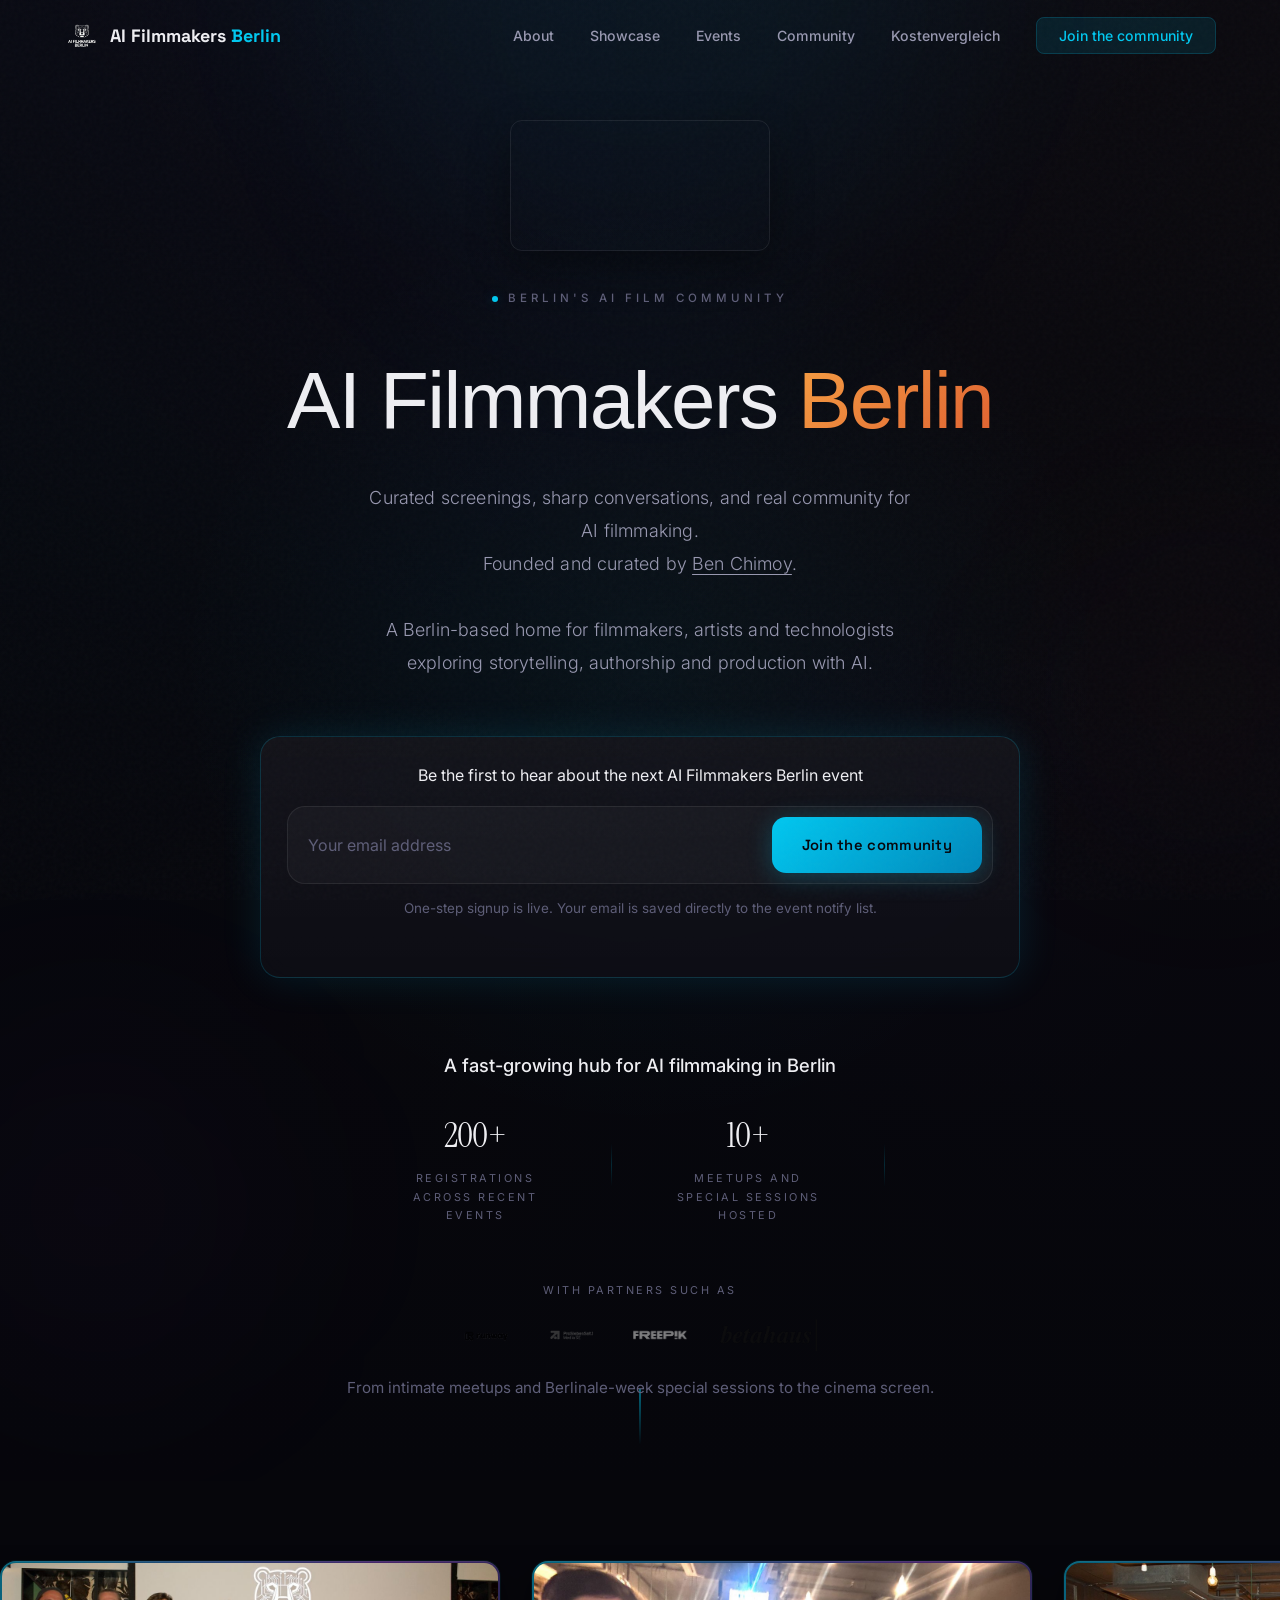
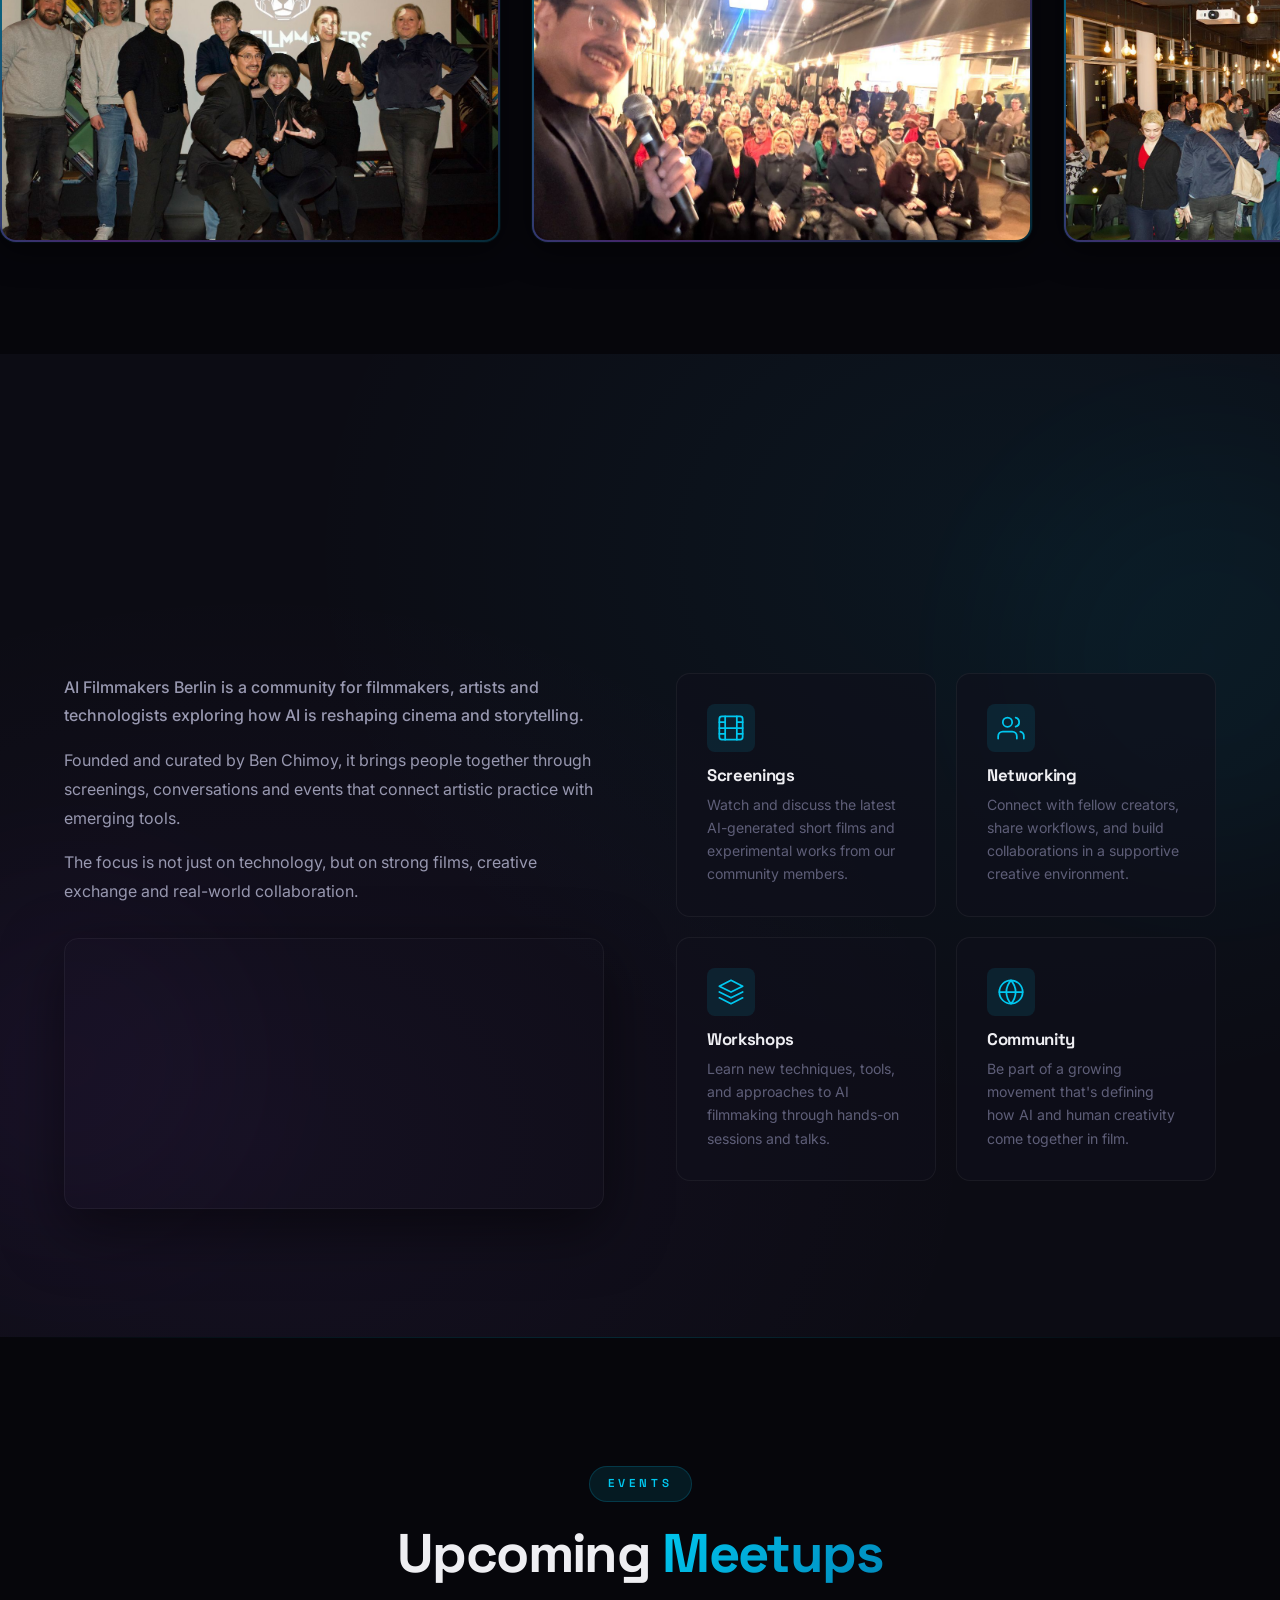
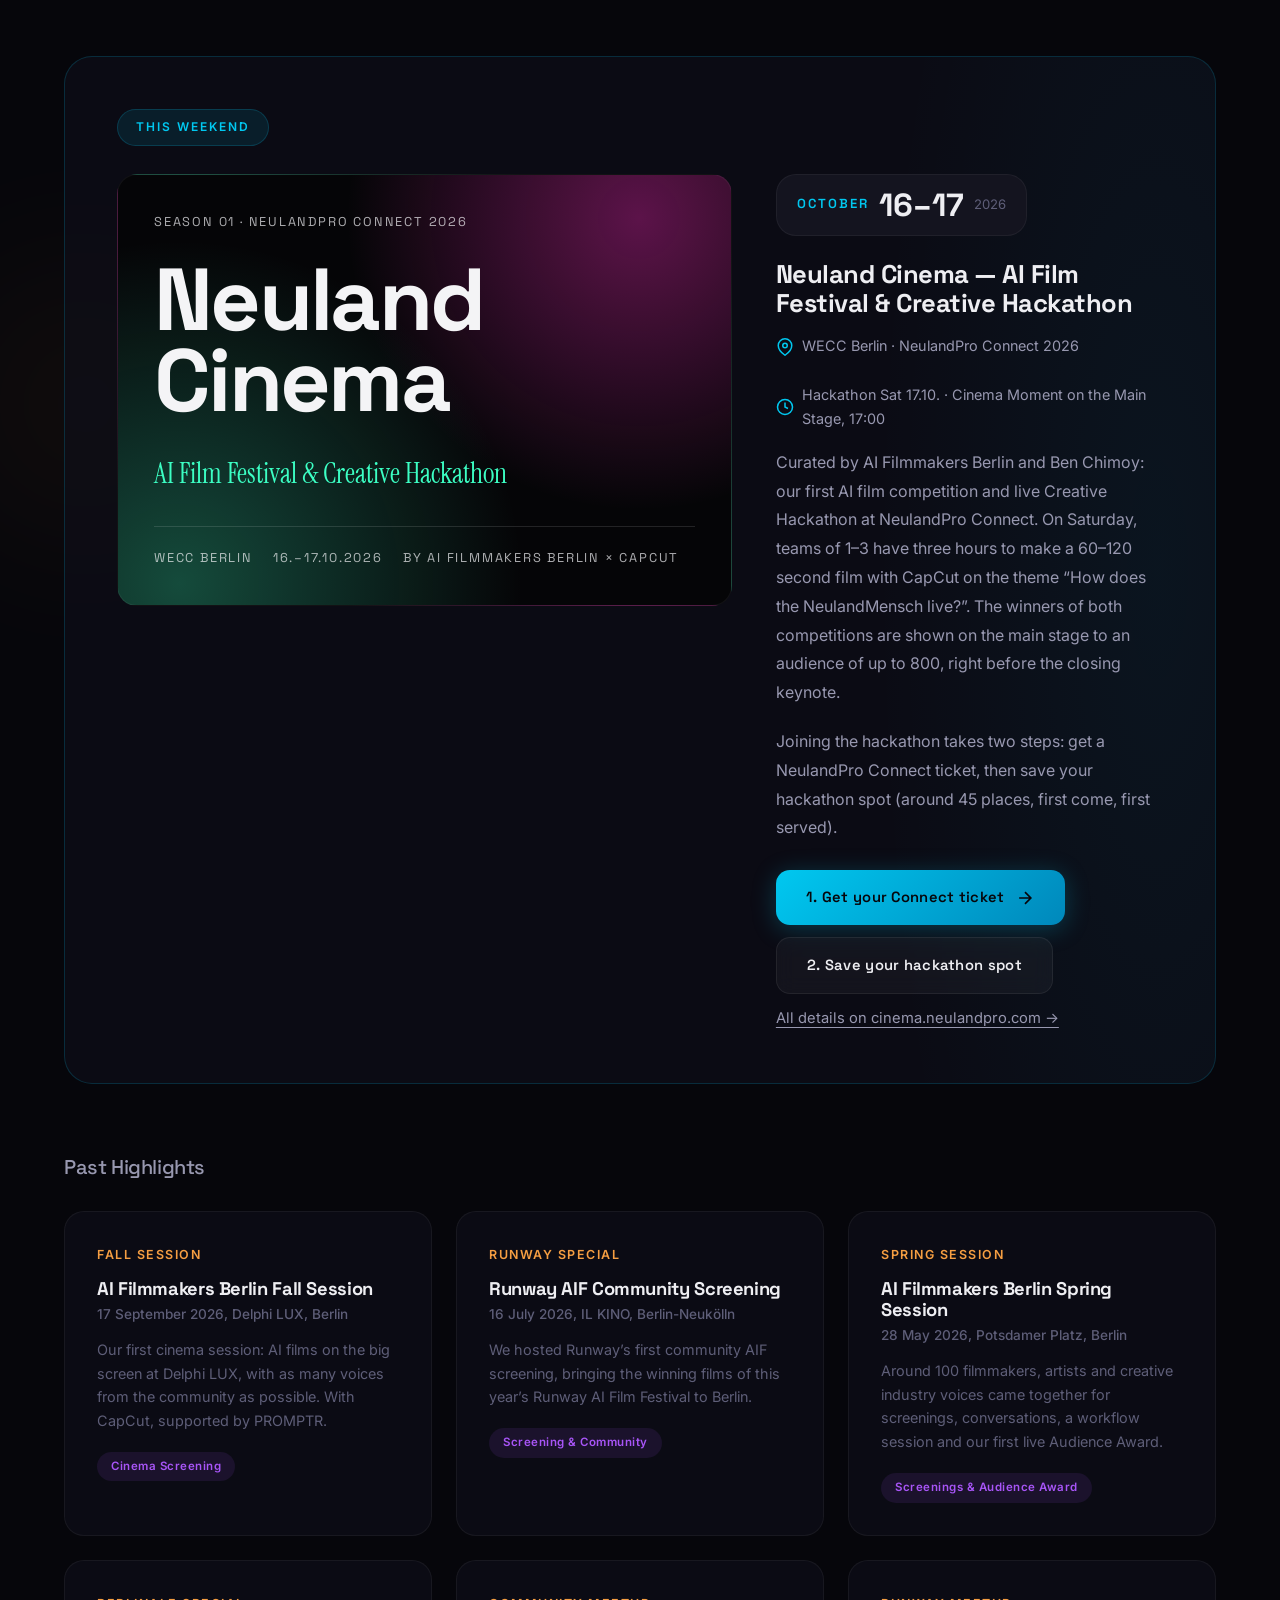
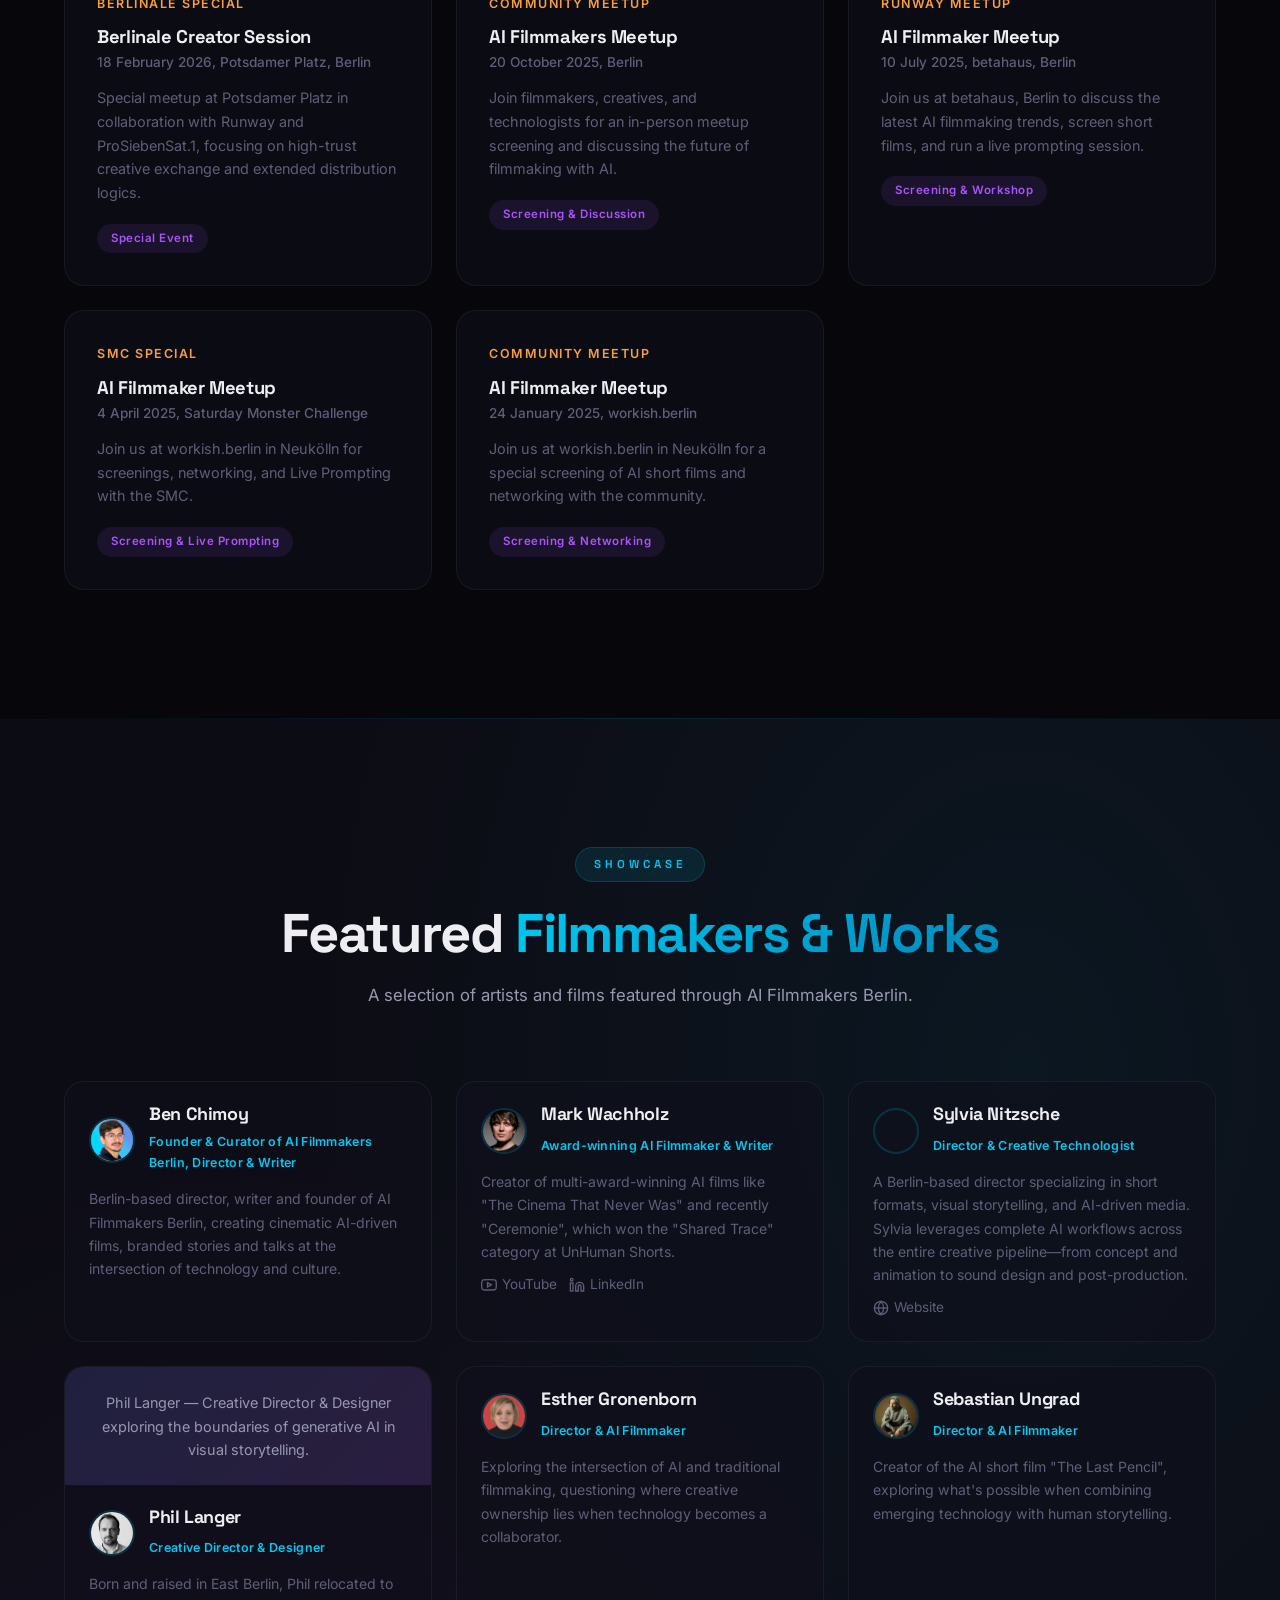
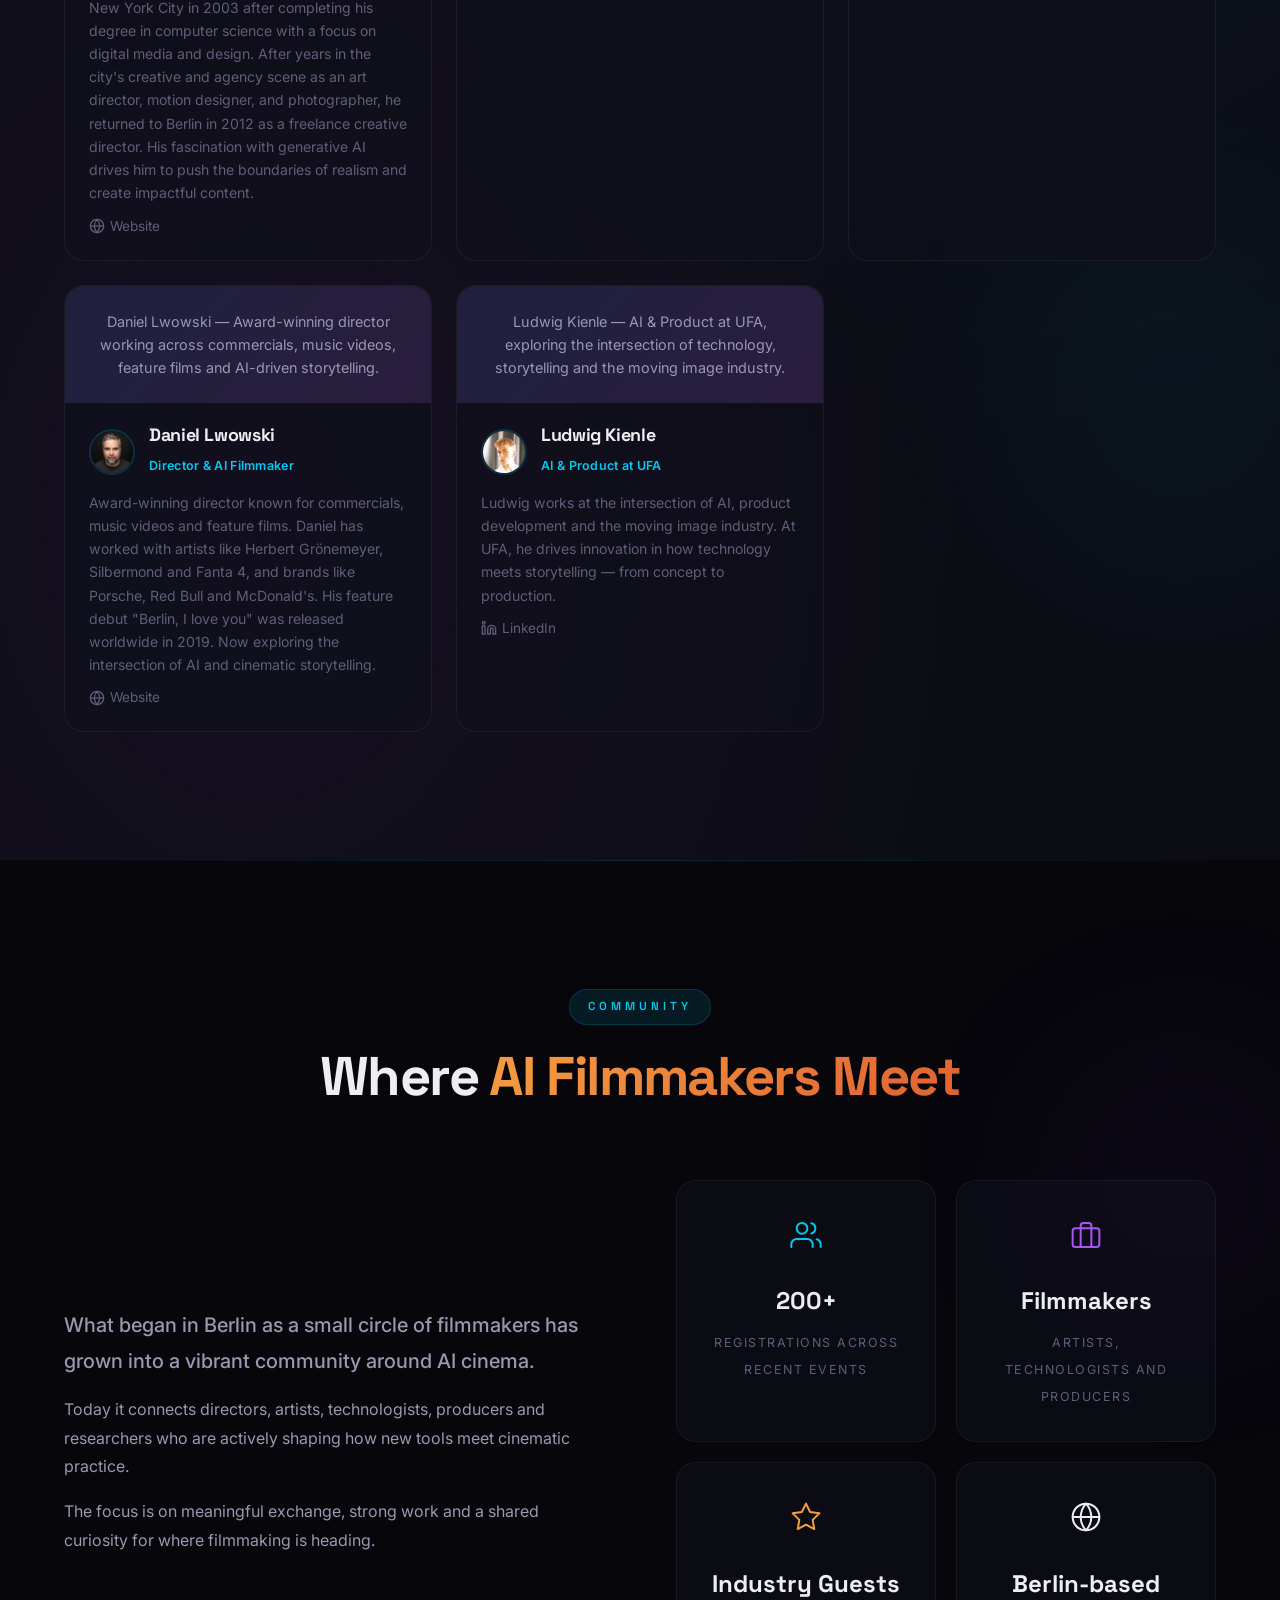
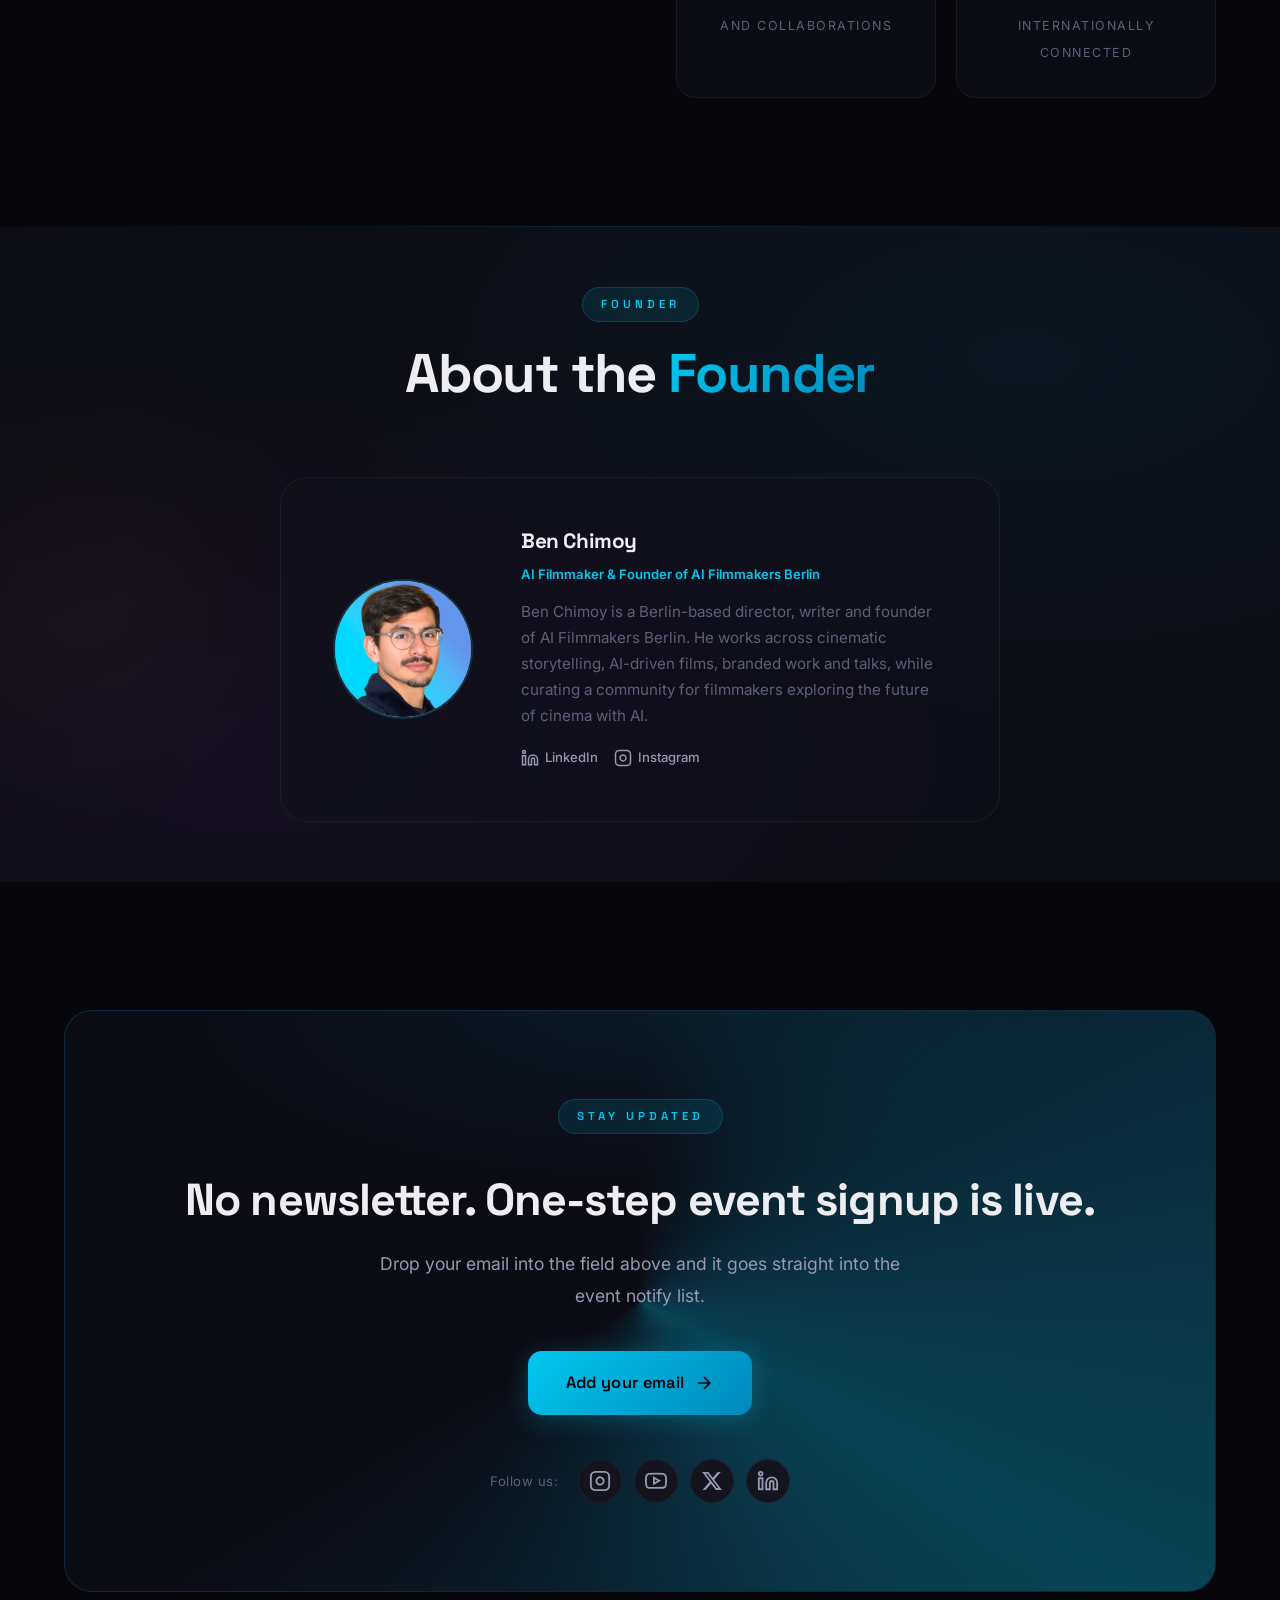
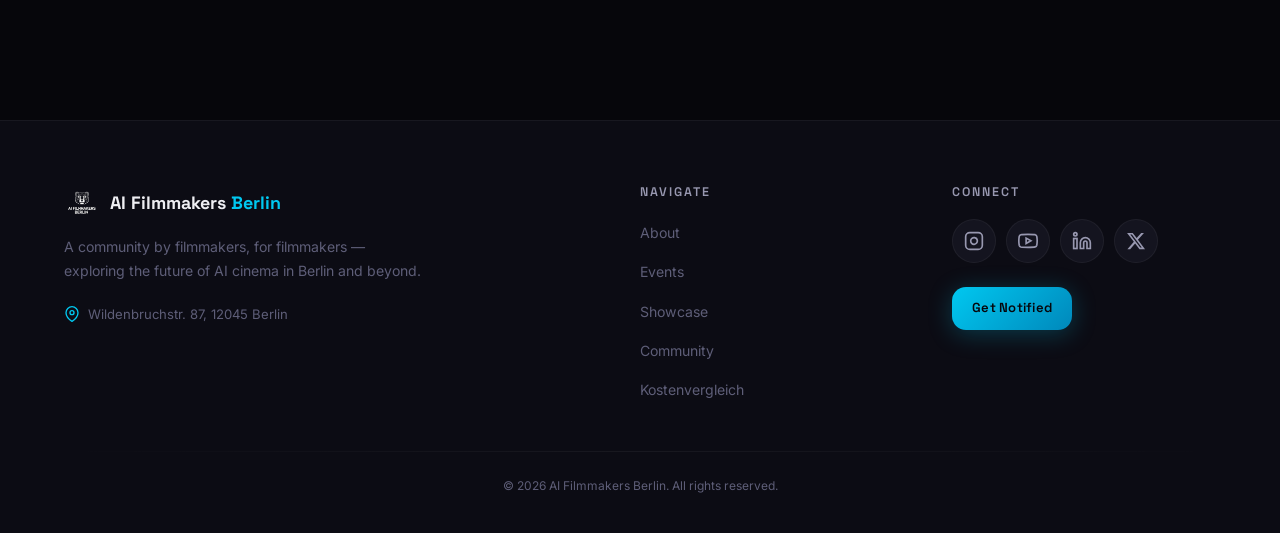
==== index.html @ 688ff89e "Add Neuland Cinema as upcoming event and Fall Session 2026 recap - Feature Neuland Cinema (AI Film F" ====
<!DOCTYPE html>
<html lang="en">

<head>
    <meta charset="UTF-8">
    <meta name="viewport" content="width=device-width, initial-scale=1.0">
    <title>AI Filmmakers Berlin | Meetups, Screenings & AI Cinema</title>
    <meta name="description"
        content="Join AI Filmmakers Berlin for meetups, screenings, workshops, and creative exchange at the intersection of artificial intelligence and cinematic storytelling.">
    <meta name="author" content="AI Filmmakers Berlin">
    <meta name="robots" content="index, follow">
    <link rel="canonical" href="https://aifilmmakers.berlin/">
    <meta property="og:title" content="AI Filmmakers Berlin | Meetups, Screenings & AI Cinema">
    <meta property="og:description"
        content="Join AI Filmmakers Berlin for meetups, screenings, workshops, and creative exchange at the intersection of artificial intelligence and cinematic storytelling.">
    <meta property="og:type" content="website">
    <meta property="og:url" content="https://aifilmmakers.berlin/">
    <meta property="og:site_name" content="AI Filmmakers Berlin">
    <meta property="og:image" content="https://aifilmmakers.berlin/logo.png">
    <meta property="og:image:width" content="1024">
    <meta property="og:image:height" content="571">
    <meta property="og:image:alt" content="AI Filmmakers Berlin logo">
    <meta name="twitter:card" content="summary_large_image">
    <meta name="twitter:title" content="AI Filmmakers Berlin | Meetups, Screenings & AI Cinema">
    <meta name="twitter:description"
        content="Join AI Filmmakers Berlin for meetups, screenings, workshops, and creative exchange at the intersection of artificial intelligence and cinematic storytelling.">
    <meta name="twitter:image" content="https://aifilmmakers.berlin/logo.png">
    <meta name="twitter:image:alt" content="AI Filmmakers Berlin logo">
    <link rel="preconnect" href="https://fonts.googleapis.com">
    <link rel="preconnect" href="https://fonts.gstatic.com" crossorigin>
    <link
        href="https://fonts.googleapis.com/css2?family=Inter:wght@300;400;500;600;700&family=Space+Grotesk:wght@400;500;600;700&family=Instrument+Serif&display=swap"
        rel="stylesheet">
    <script type="application/ld+json">
        {
            "@context": "https://schema.org",
            "@graph": [
                {
                    "@type": "Organization",
                    "name": "AI Filmmakers Berlin",
                    "url": "https://aifilmmakers.berlin/",
                    "logo": "https://aifilmmakers.berlin/logo.png",
                    "description": "AI Filmmakers Berlin is a community for filmmakers, artists, and technologists exploring AI cinema through meetups, screenings, workshops, and creative exchange.",
                    "address": {
                        "@type": "PostalAddress",
                        "streetAddress": "Wildenbruchstr. 87",
                        "postalCode": "12045",
                        "addressLocality": "Berlin",
                        "addressCountry": "DE"
                    }
                },
                {
                    "@type": "WebSite",
                    "name": "AI Filmmakers Berlin",
                    "url": "https://aifilmmakers.berlin/",
                    "description": "Meetups, screenings, workshops, and community around AI-native filmmaking in Berlin."
                },
                {
                    "@type": "Event",
                    "name": "Runway AIF Community Screening — Berlin",
                    "description": "A community screening of winning films from the Runway AI Film Festival, presented by AI Filmmakers Berlin in partnership with Runway.",
                    "image": "https://aifilmmakers.berlin/runway-aif-2026-il-kino.jpeg",
                    "startDate": "2026-07-16T20:00:00+02:00",
                    "endDate": "2026-07-16T22:00:00+02:00",
                    "eventAttendanceMode": "https://schema.org/OfflineEventAttendanceMode",
                    "eventStatus": "https://schema.org/EventScheduled",
                    "location": {
                        "@type": "Place",
                        "name": "IL KINO",
                        "address": {
                            "@type": "PostalAddress",
                            "streetAddress": "Nansenstraße 22",
                            "postalCode": "12047",
                            "addressLocality": "Berlin",
                            "addressCountry": "DE"
                        }
                    },
                    "organizer": {
                        "@type": "Organization",
                        "name": "AI Filmmakers Berlin",
                        "url": "https://aifilmmakers.berlin/"
                    },
                    "offers": {
                        "@type": "Offer",
                        "url": "https://luma.com/u30hgyei",
                        "price": "0",
                        "priceCurrency": "EUR",
                        "availability": "https://schema.org/InStock",
                        "validFrom": "2026-07-11T00:00:00+02:00"
                    }
                }
            ]
        }
    </script>
    <link rel="icon" type="image/png" href="favicon.jpg.png">
    <link rel="stylesheet" href="styles.css">
</head>

<body>
    <!-- Page Loader -->
    <div class="page-loader" id="pageLoader">
        <div class="loader-content">
            <div class="loader-line loader-line-top"></div>
            <div class="loader-brand">
                <img src="logo.png" alt="" class="loader-logo">
                <div class="loader-text">
                    <span class="loader-title">AI Filmmakers</span>
                    <span class="loader-accent">Berlin</span>
                </div>
            </div>
            <div class="loader-tagline">Where AI Meets Cinema</div>
            <div class="loader-line loader-line-bottom"></div>
        </div>
    </div>

    <!-- Film Grain Overlay -->
    <div class="film-grain" aria-hidden="true"></div>

    <!-- Navigation -->
    <nav class="navbar" id="navbar">
        <div class="nav-container">
            <a href="#hero" class="nav-logo">
                <img src="logo.png" alt="AI Filmmakers Berlin" class="logo-img">
                <span class="logo-text">AI Filmmakers <span class="logo-accent">Berlin</span></span>
            </a>
            <ul class="nav-links" id="navLinks">
                <li><a href="#about">About</a></li>
                <li><a href="#showcase">Showcase</a></li>
                <li><a href="#events">Events</a></li>
                <li><a href="#community">Community</a></li>
                <li><a href="kostenvergleich.html">Kostenvergleich</a></li>
                <li><a href="#notify" class="nav-cta">Join the community</a></li>
            </ul>
            <button class="nav-toggle" id="navToggle" aria-label="Toggle navigation">
                <span></span>
                <span></span>
                <span></span>
            </button>
        </div>
    </nav>

    <!-- Hero Section -->
    <section class="hero" id="hero">
        <div class="hero-bg">
            <div class="hero-gradient"></div>
            <div class="hero-orb hero-orb-1"></div>
            <div class="hero-orb hero-orb-2"></div>
            <div class="hero-orb hero-orb-3"></div>
            <div class="hero-mesh"></div>
            <div class="hero-particles" id="heroParticles"></div>
        </div>
        <div class="hero-content">
            <div class="hero-video-detail animate-fade-up"
                style="margin: 0 auto 2rem; width: 100%; max-width: 260px; border-radius: 12px; overflow: hidden; border: 1px solid rgba(255,255,255,0.08); box-shadow: 0 16px 40px rgba(0,0,0,0.4);">
                <video src="VIDEO_intro.mov" autoplay loop muted playsinline
                    style="width: 100%; height: auto; display: block;"
                    aria-label="AI Filmmakers Berlin animated preview">
                </video>
            </div>
            <div class="hero-badge animate-fade-up">
                <span class="badge-dot"></span>
                Berlin's AI Film Community
            </div>
            <h1 class="hero-title animate-fade-up delay-1">
                AI Filmmakers <span class="text-gradient-warm">Berlin</span>
            </h1>
            <p class="hero-subtitle animate-fade-up delay-2">
                Curated screenings, sharp conversations, and real community for AI&nbsp;filmmaking.<br>
                Founded and curated by <a href="https://www.linkedin.com/in/benchimoy" target="_blank" rel="noopener" style="color: inherit; text-decoration: underline; text-underline-offset: 4px;">Ben Chimoy</a>.<br><br>
                A Berlin-based home for filmmakers, artists and technologists exploring storytelling, authorship and production with AI.
            </p>
            <div class="hero-notify animate-fade-up delay-3" id="notify">
                <p class="hero-notify-copy">Be the first to hear about the next AI Filmmakers Berlin event</p>
                <form class="notify-form" id="notifyForm">
                    <label class="sr-only" for="notifyEmail">Your email address</label>
                    <input type="email" id="notifyEmail" name="email" placeholder="Your email address"
                        autocomplete="email" inputmode="email" data-fallback-field="entry.1248076398" required>
                    <input type="hidden" name="source" value="landing-page">
                    <input type="hidden" name="pageUrl" value="">
                    <button type="submit" class="btn btn-primary">
                        <span>Join the community</span>
                    </button>
                </form>
                <p class="notify-disclaimer" id="notifyDisclaimer"
                    data-live-copy="One-step signup is live. Your email is saved directly to the event notify list."
                    data-fallback-copy="Temporary fallback: this opens the current signup form with your email pre-filled.">
                    Temporary fallback: this opens the current signup form with your email pre-filled.
                </p>
                <p class="notify-status" id="notifyStatus" aria-live="polite"></p>
            </div>
            <p class="animate-fade-up delay-4" style="font-size: 1.15rem; color: var(--text-primary); margin-bottom: 24px; font-weight: 500;">
                A fast-growing hub for AI filmmaking in Berlin
            </p>
            <div class="hero-stats animate-fade-up delay-4">
                <div class="stat">
                    <span class="stat-number">200+</span>
                    <span class="stat-label" style="max-width: 160px;">Registrations across recent events</span>
                </div>
                <div class="stat-divider"></div>
                <div class="stat">
                    <span class="stat-number">10+</span>
                    <span class="stat-label" style="max-width: 160px;">Meetups and special sessions hosted</span>
                </div>
                <div class="stat-divider"></div>
                <div class="stat stat-partners" style="width: 100%;">
                    <span class="stat-label" style="margin-top: 0; margin-bottom: 20px;">With partners such as</span>
                    <div class="partner-logos-strip">
                        <img src="Logos%20Partner/Runway_transparent.png" alt="Runway Logo" loading="lazy">
                        <img src="Logos%20Partner/logo_prosieben_transparent.png" alt="ProSieben Logo" loading="lazy">
                        <img src="Logos%20Partner/Freepik-Logo_transparent.png" alt="Freepik Logo" loading="lazy">
                        <img src="Logos%20Partner/betahaus-logo_transparent.png" alt="betahaus Logo" loading="lazy">
                    </div>
                </div>
            </div>
            <p class="animate-fade-up delay-4" style="font-size: 0.95rem; color: var(--text-muted); margin-top: 24px;">
                From intimate meetups and Berlinale-week special sessions to the cinema screen.
            </p>
        </div>
        <div class="hero-scroll-indicator">
            <div class="scroll-line"></div>
        </div>
    </section>

    <!-- Image Carousel Section -->
    <section class="carousel-section" id="carousel">
        <div class="carousel-container">
            <div class="carousel-track" id="carouselTrack">
                <div class="carousel-slide"><img src="Ben%20Chimoy%20LinkedIn.jpeg" alt="AI Filmmakers Berlin community"
                        loading="lazy"></div>
                <div class="carousel-slide"><img src="Ben%20Chimoy%20LinkedIn%20(1).jpeg"
                        alt="AI Filmmakers Berlin crowd" loading="lazy"></div>
                <div class="carousel-slide"><img src="Ben%20Chimoy%20LinkedIn%20(3).jpeg"
                        alt="AI Filmmakers Berlin networking" loading="lazy"></div>
                <div class="carousel-slide"><img src="Ben%20Chimoy%20LinkedIn%20(4).jpeg"
                        alt="AI Filmmakers Berlin meetup" loading="lazy"></div>
                <div class="carousel-slide"><img src="gallery/Spring-Session-2026/audience.jpeg"
                        alt="Audience at the AI Filmmakers Berlin Spring Session" loading="lazy" decoding="async"></div>
                <div class="carousel-slide"><img src="gallery/Spring-Session-2026/presentation.jpeg"
                        alt="Ben Chimoy presenting at the AI Filmmakers Berlin Spring Session" loading="lazy"
                        decoding="async"></div>
                <div class="carousel-slide"><img src="gallery/Spring-Session-2026/audience-award.jpeg"
                        alt="Mark Wachholz receiving the AI Filmmakers Berlin Audience Award" loading="lazy"
                        decoding="async"></div>
                <div class="carousel-slide"><img class="carousel-image-top"
                        src="gallery/Spring-Session-2026/filmmakers-group.jpeg"
                        alt="Filmmakers and presenters at the AI Filmmakers Berlin Spring Session" loading="lazy"
                        decoding="async"></div>
            </div>
        </div>
    </section>

    <!-- About Section -->
    <section class="about" id="about">
        <div class="bg-decoration bg-orb bg-orb-blue" style="top: 10%; right: -10%;"></div>
        <div class="bg-decoration bg-orb bg-orb-purple" style="bottom: 10%; left: -8%;"></div>
        <div class="container">
            <div class="section-header">
                <span class="section-tag">About Us</span>
                <h2 class="section-title">A Community for <span class="text-gradient">AI Cinema</span> in Berlin</h2>
            </div>
            <div class="about-grid">
                <div class="about-text">
                    <p class="about-lead">
                        AI Filmmakers Berlin is a community for filmmakers, artists and technologists exploring how AI is reshaping cinema and storytelling.
                    </p>
                    <p>
                        Founded and curated by Ben Chimoy, it brings people together through screenings, conversations and events that connect artistic practice with emerging tools.
                    </p>
                    <p>
                        The focus is not just on technology, but on strong films, creative exchange and real-world collaboration.
                    </p>
                    <div class="about-image-wrapper">
                        <video src="VIDEO_intro.mov" autoplay loop muted playsinline
                            style="width: 100%; height: auto; display: block;" aria-label="AI Filmmakers Berlin meetup">
                        </video>
                    </div>
                </div>
                <div class="about-features">
                    <div class="feature-card">
                        <div class="feature-icon">
                            <svg width="28" height="28" viewBox="0 0 24 24" fill="none" stroke="currentColor"
                                stroke-width="1.5" stroke-linecap="round" stroke-linejoin="round">
                                <rect x="2" y="2" width="20" height="20" rx="2.18" ry="2.18" />
                                <line x1="7" y1="2" x2="7" y2="22" />
                                <line x1="17" y1="2" x2="17" y2="22" />
                                <line x1="2" y1="12" x2="22" y2="12" />
                                <line x1="2" y1="7" x2="7" y2="7" />
                                <line x1="2" y1="17" x2="7" y2="17" />
                                <line x1="17" y1="7" x2="22" y2="7" />
                                <line x1="17" y1="17" x2="22" y2="17" />
                            </svg>
                        </div>
                        <h3>Screenings</h3>
                        <p>Watch and discuss the latest AI-generated short films and experimental works from our
                            community members.</p>
                    </div>
                    <div class="feature-card">
                        <div class="feature-icon">
                            <svg width="28" height="28" viewBox="0 0 24 24" fill="none" stroke="currentColor"
                                stroke-width="1.5" stroke-linecap="round" stroke-linejoin="round">
                                <path d="M17 21v-2a4 4 0 0 0-4-4H5a4 4 0 0 0-4 4v2" />
                                <circle cx="9" cy="7" r="4" />
                                <path d="M23 21v-2a4 4 0 0 0-3-3.87" />
                                <path d="M16 3.13a4 4 0 0 1 0 7.75" />
                            </svg>
                        </div>
                        <h3>Networking</h3>
                        <p>Connect with fellow creators, share workflows, and build collaborations in a supportive
                            creative environment.</p>
                    </div>
                    <div class="feature-card">
                        <div class="feature-icon">
                            <svg width="28" height="28" viewBox="0 0 24 24" fill="none" stroke="currentColor"
                                stroke-width="1.5" stroke-linecap="round" stroke-linejoin="round">
                                <polygon points="12 2 2 7 12 12 22 7 12 2" />
                                <polyline points="2 17 12 22 22 17" />
                                <polyline points="2 12 12 17 22 12" />
                            </svg>
                        </div>
                        <h3>Workshops</h3>
                        <p>Learn new techniques, tools, and approaches to AI filmmaking through hands-on sessions and
                            talks.</p>
                    </div>
                    <div class="feature-card">
                        <div class="feature-icon">
                            <svg width="28" height="28" viewBox="0 0 24 24" fill="none" stroke="currentColor"
                                stroke-width="1.5" stroke-linecap="round" stroke-linejoin="round">
                                <circle cx="12" cy="12" r="10" />
                                <line x1="2" y1="12" x2="22" y2="12" />
                                <path
                                    d="M12 2a15.3 15.3 0 0 1 4 10 15.3 15.3 0 0 1-4 10 15.3 15.3 0 0 1-4-10 15.3 15.3 0 0 1 4-10z" />
                            </svg>
                        </div>
                        <h3>Community</h3>
                        <p>Be part of a growing movement that's defining how AI and human creativity come together in
                            film.</p>
                    </div>
                </div>
            </div>
        </div>
    </section>

    <hr class="section-divider">

    <!-- Events Section -->
    <section class="events" id="events">
        <div class="bg-decoration bg-orb bg-orb-warm" style="top: 20%; left: -5%;"></div>
        <div class="container">
            <div class="section-header">
                <span class="section-tag">Events</span>
                <h2 class="section-title">Upcoming <span class="text-gradient">Meetups</span></h2>
            </div>

            <!-- Next Event -->
            <div class="next-event">
                <div class="event-glow"></div>
                <div class="event-badge">This weekend</div>
                <div class="event-content">
                    <a class="event-poster event-poster-neuland" href="https://cinema.neulandpro.com/" target="_blank"
                        rel="noopener" aria-label="Neuland Cinema by AI Filmmakers Berlin at NeulandPro Connect 2026">
                        <span class="neuland-poster-kicker">Season 01 · NeulandPro Connect 2026</span>
                        <span class="neuland-poster-title">Neuland<br>Cinema</span>
                        <span class="neuland-poster-sub">AI Film Festival &amp; Creative Hackathon</span>
                        <span class="neuland-poster-footer">
                            <span>WECC Berlin</span>
                            <span>16.–17.10.2026</span>
                            <span>by AI Filmmakers Berlin × CapCut</span>
                        </span>
                    </a>
                    <div class="event-info">
                        <div class="event-date-block">
                            <span class="event-month">October</span>
                            <span class="event-day">16–17</span>
                            <span class="event-year">2026</span>
                        </div>
                        <div class="event-details">
                            <h3 class="event-title">Neuland Cinema — AI Film Festival &amp; Creative Hackathon</h3>
                            <div class="event-meta">
                                <div class="event-meta-item">
                                    <svg width="18" height="18" viewBox="0 0 24 24" fill="none" stroke="currentColor"
                                        stroke-width="2">
                                        <path d="M21 10c0 7-9 13-9 13s-9-6-9-13a9 9 0 0 1 18 0z" />
                                        <circle cx="12" cy="10" r="3" />
                                    </svg>
                                    <span>WECC Berlin · NeulandPro Connect 2026</span>
                                </div>
                                <div class="event-meta-item">
                                    <svg width="18" height="18" viewBox="0 0 24 24" fill="none" stroke="currentColor"
                                        stroke-width="2">
                                        <circle cx="12" cy="12" r="10" />
                                        <polyline points="12 6 12 12 16 14" />
                                    </svg>
                                    <span>Hackathon Sat 17.10. · Cinema Moment on the Main Stage, 17:00</span>
                                </div>
                            </div>
                            <p class="event-description">Curated by AI Filmmakers Berlin and Ben Chimoy: our first AI film competition and live Creative Hackathon at NeulandPro Connect. On Saturday, teams of 1–3 have three hours to make a 60–120 second film with CapCut on the theme “How does the NeulandMensch live?”. The winners of both competitions are shown on the main stage to an audience of up to 800, right before the closing keynote.</p>
                            <p class="event-description" style="margin-top: -8px;">Joining the hackathon takes two steps: get a NeulandPro Connect ticket, then save your hackathon spot (around 45 places, first come, first served).</p>
                            <div class="event-actions">
                                <a href="https://connect.neulandpro.com/tickets/" class="btn btn-primary" target="_blank"
                                    rel="noopener">
                                    <span>1. Get your Connect ticket</span>
                                    <svg width="20" height="20" viewBox="0 0 24 24" fill="none" stroke="currentColor"
                                        stroke-width="2">
                                        <path d="M5 12h14M12 5l7 7-7 7" />
                                    </svg>
                                </a>
                                <a href="https://connect.neulandpro.com/workshops-2-21697/" class="btn btn-secondary"
                                    target="_blank" rel="noopener">
                                    <span>2. Save your hackathon spot</span>
                                </a>
                                <a href="https://cinema.neulandpro.com/" class="event-text-link" target="_blank"
                                    rel="noopener">All details on cinema.neulandpro.com →</a>
                            </div>
                        </div>
                    </div>
                </div>
            </div>

            <!-- Past Events -->
            <h3 class="subsection-title">Past Highlights</h3>
            <div class="past-events-grid">
                <a href="fall-session-2026.html" class="past-event-card"
                    style="text-decoration: none; color: inherit; display: block;">
                    <div class="past-event-date">Fall Session</div>
                    <h4 style="margin-bottom: 4px;">AI Filmmakers Berlin Fall Session</h4>
                    <div style="font-size: 0.85rem; color: var(--text-muted); margin-bottom: 12px; font-weight: 500;">17
                        September 2026, Delphi LUX, Berlin</div>
                    <p>Our first cinema session: AI films on the big screen at Delphi LUX, with as many voices from the community as possible. With CapCut, supported by PROMPTR.</p>
                    <span class="past-event-tag">Cinema Screening</span>
                </a>
                <a href="https://www.linkedin.com/posts/benchimoy_aifilmmaking-runwayai-aifilmmakersberlin-activity-7485230704134565888-x2lr"
                    class="past-event-card" target="_blank" rel="noopener"
                    style="text-decoration: none; color: inherit; display: block;">
                    <div class="past-event-date">Runway Special</div>
                    <h4 style="margin-bottom: 4px;">Runway AIF Community Screening</h4>
                    <div style="font-size: 0.85rem; color: var(--text-muted); margin-bottom: 12px; font-weight: 500;">16
                        July 2026, IL KINO, Berlin-Neukölln</div>
                    <p>We hosted Runway’s first community AIF screening, bringing the winning films of this year’s Runway AI Film Festival to Berlin.</p>
                    <span class="past-event-tag">Screening & Community</span>
                </a>
                <a href="spring-session-2026.html" class="past-event-card"
                    style="text-decoration: none; color: inherit; display: block;">
                    <div class="past-event-date">Spring Session</div>
                    <h4 style="margin-bottom: 4px;">AI Filmmakers Berlin Spring Session</h4>
                    <div style="font-size: 0.85rem; color: var(--text-muted); margin-bottom: 12px; font-weight: 500;">28
                        May 2026, Potsdamer Platz, Berlin</div>
                    <p>Around 100 filmmakers, artists and creative industry voices came together for screenings, conversations, a workflow session and our first live Audience Award.</p>
                    <span class="past-event-tag">Screenings & Audience Award</span>
                </a>
                <a href="berlinale-special.html" class="past-event-card"
                    style="text-decoration: none; color: inherit; display: block;">
                    <div class="past-event-date">Berlinale Special</div>
                    <h4 style="margin-bottom: 4px;">Berlinale Creator Session</h4>
                    <div style="font-size: 0.85rem; color: var(--text-muted); margin-bottom: 12px; font-weight: 500;">18
                        February 2026, Potsdamer Platz, Berlin</div>
                    <p>Special meetup at Potsdamer Platz in collaboration with Runway and ProSiebenSat.1, focusing on
                        high-trust creative exchange and extended distribution logics.</p>
                    <span class="past-event-tag">Special Event</span>
                </a>
                <a href="past-meetup-25.html" class="past-event-card"
                    style="text-decoration: none; color: inherit; display: block;">
                    <div class="past-event-date">Community Meetup</div>
                    <h4 style="margin-bottom: 4px;">AI Filmmakers Meetup</h4>
                    <div style="font-size: 0.85rem; color: var(--text-muted); margin-bottom: 12px; font-weight: 500;">20
                        October 2025, Berlin</div>
                    <p>Join filmmakers, creatives, and technologists for an in-person meetup screening and discussing
                        the future of filmmaking with AI.</p>
                    <span class="past-event-tag">Screening & Discussion</span>
                </a>
                <a href="past-meetup-runway.html" class="past-event-card"
                    style="text-decoration: none; color: inherit; display: block;">
                    <div class="past-event-date">Runway Meetup</div>
                    <h4 style="margin-bottom: 4px;">AI Filmmaker Meetup</h4>
                    <div style="font-size: 0.85rem; color: var(--text-muted); margin-bottom: 12px; font-weight: 500;">10
                        July 2025, betahaus, Berlin</div>
                    <p>Join us at betahaus, Berlin to discuss the latest AI filmmaking trends, screen short films, and
                        run a live prompting session.</p>
                    <span class="past-event-tag">Screening & Workshop</span>
                </a>
                <a href="past-meetup-smc.html" class="past-event-card"
                    style="text-decoration: none; color: inherit; display: block;">
                    <div class="past-event-date">SMC Special</div>
                    <h4 style="margin-bottom: 4px;">AI Filmmaker Meetup</h4>
                    <div style="font-size: 0.85rem; color: var(--text-muted); margin-bottom: 12px; font-weight: 500;">4
                        April 2025, Saturday Monster Challenge</div>
                    <p>Join us at workish.berlin in Neukölln for screenings, networking, and Live Prompting with the
                        SMC.</p>
                    <span class="past-event-tag">Screening & Live Prompting</span>
                </a>
                <a href="past-meetup-jan24.html" class="past-event-card"
                    style="text-decoration: none; color: inherit; display: block;">
                    <div class="past-event-date">Community Meetup</div>
                    <h4 style="margin-bottom: 4px;">AI Filmmaker Meetup</h4>
                    <div style="font-size: 0.85rem; color: var(--text-muted); margin-bottom: 12px; font-weight: 500;">24
                        January 2025, workish.berlin</div>
                    <p>Join us at workish.berlin in Neukölln for a special screening of AI short films and networking
                        with the community.</p>
                    <span class="past-event-tag">Screening & Networking</span>
                </a>
            </div>
        </div>
    </section>

    <hr class="section-divider">

    <!-- Showcase Gallery -->
    <section class="showcase" id="showcase">
        <div class="bg-decoration bg-orb bg-orb-blue" style="bottom: 15%; right: -8%;"></div>
        <div class="container">
            <div class="section-header">
                <span class="section-tag">Showcase</span>
                <h2 class="section-title">Featured <span class="text-gradient">Filmmakers & Works</span></h2>
                <p class="section-subtitle">A selection of artists and films featured through AI Filmmakers Berlin.</p>
            </div>
            <div class="showcase-grid">
                <div class="showcase-card">
                    <div class="showcase-thumbnail" id="thumb-benjamin">
                        <iframe src="https://www.linkedin.com/embed/feed/update/urn:li:activity:7431611277715636224"
                            height="100%" width="100%" frameborder="0" allowfullscreen="" loading="lazy"
                            title="Embedded LinkedIn post by Ben Chimoy"></iframe>
                    </div>
                    <div class="showcase-info">
                        <div class="creator-profile">
                            <img src="Logos_Filmmaker/Ben Chimoy LinkedIn.jpeg" alt="Ben Chimoy" width="800"
                                height="800" loading="lazy" decoding="async">
                            <div>
                                <h3><a href="https://www.linkedin.com/in/benchimoy/" target="_blank" rel="noopener"
                                        style="color:inherit;text-decoration:none;">Ben Chimoy</a></h3>
                                <span class="showcase-role">Founder & Curator of AI Filmmakers Berlin, Director & Writer</span>
                            </div>
                        </div>
                        <p>Berlin-based director, writer and founder of AI Filmmakers Berlin, creating cinematic AI-driven films, branded stories and talks at the intersection of technology and culture.</p>
                    </div>
                </div>
                <div class="showcase-card">
                    <div class="showcase-thumbnail" id="thumb-mark">
                        <iframe src="https://www.linkedin.com/embed/feed/update/urn:li:activity:7430635904156868608"
                            height="100%" width="100%" frameborder="0" allowfullscreen="" loading="lazy"
                            title="Embedded LinkedIn post by Mark Wachholz"></iframe>
                    </div>
                    <div class="showcase-info">
                        <div class="creator-profile">
                            <img src="Logos_Filmmaker/Mark Wachholz LinkedIn.jpeg" alt="Mark Wachholz" width="800"
                                height="800" loading="lazy" decoding="async">
                            <div>
                                <h3><a href="https://www.youtube.com/@particlepanic/videos" target="_blank" rel="noopener"
                                        style="color:inherit;text-decoration:none;">Mark Wachholz</a></h3>
                                <span class="showcase-role">Award-winning AI Filmmaker & Writer</span>
                            </div>
                        </div>
                        <p>Creator of multi-award-winning AI films like "The Cinema That Never Was" and recently
                            "Ceremonie", which won the "Shared Trace" category at UnHuman Shorts.</p>
                        <div class="showcase-links" style="margin-top: 10px; display: flex; gap: 12px;">
                            <a href="https://www.youtube.com/@particlepanic/videos" target="_blank" rel="noopener" style="color: var(--text-muted); font-size: 0.85rem; text-decoration: none; display: flex; align-items: center; gap: 5px; transition: color 0.2s;"
                                onmouseover="this.style.color='var(--text-primary)'" onmouseout="this.style.color='var(--text-muted)'">
                                <svg width="16" height="16" viewBox="0 0 24 24" fill="none" stroke="currentColor" stroke-width="2"><path d="M22.54 6.42a2.78 2.78 0 0 0-1.94-2C18.88 4 12 4 12 4s-6.88 0-8.6.46a2.78 2.78 0 0 0-1.94 2A29 29 0 0 0 1 11.75a29 29 0 0 0 .46 5.33A2.78 2.78 0 0 0 3.4 19.13C5.12 19.56 12 19.56 12 19.56s6.88 0 8.6-.46a2.78 2.78 0 0 0 1.94-2 29 29 0 0 0 .46-5.25 29 29 0 0 0-.46-5.43z"/><polygon points="9.75 15.02 15.5 11.75 9.75 8.48 9.75 15.02"/></svg>
                                YouTube
                            </a>
                            <a href="https://www.linkedin.com/in/markwachholz/" target="_blank" rel="noopener" style="color: var(--text-muted); font-size: 0.85rem; text-decoration: none; display: flex; align-items: center; gap: 5px; transition: color 0.2s;"
                                onmouseover="this.style.color='var(--text-primary)'" onmouseout="this.style.color='var(--text-muted)'">
                                <svg width="16" height="16" viewBox="0 0 24 24" fill="none" stroke="currentColor" stroke-width="2"><path d="M16 8a6 6 0 0 1 6 6v7h-4v-7a2 2 0 0 0-2-2 2 2 0 0 0-2 2v7h-4v-7a6 6 0 0 1 6-6z"/><rect x="2" y="9" width="4" height="12"/><circle cx="4" cy="4" r="2"/></svg>
                                LinkedIn
                            </a>
                        </div>
                    </div>
                </div>
                <div class="showcase-card">
                    <div class="showcase-thumbnail" id="thumb-silvia">
                        <iframe src="https://www.linkedin.com/embed/feed/update/urn:li:activity:7402243263463825408"
                            height="100%" width="100%" frameborder="0" allowfullscreen="" loading="lazy"
                            title="Embedded LinkedIn post by Sylvia Nitzsche"></iframe>
                    </div>
                    <div class="showcase-info">
                        <div class="creator-profile">
                            <img src="Logos_Filmmaker/Silvia.jpeg" alt="Sylvia Nitzsche" width="800" height="800"
                                loading="lazy" decoding="async">
                            <div>
                                <h3><a href="https://syn-design.de" target="_blank" rel="noopener"
                                        style="color:inherit;text-decoration:none;">Sylvia Nitzsche</a></h3>
                                <span class="showcase-role">Director & Creative Technologist</span>
                            </div>
                        </div>
                        <p>A Berlin-based director specializing in short formats, visual storytelling, and AI-driven
                            media. Sylvia leverages complete AI workflows across the entire creative pipeline—from
                            concept and animation to sound design and post-production.</p>
                        <div class="showcase-links" style="margin-top: 10px; display: flex; gap: 12px;">
                            <a href="https://syn-design.de" target="_blank" rel="noopener" style="color: var(--text-muted); font-size: 0.85rem; text-decoration: none; display: flex; align-items: center; gap: 5px; transition: color 0.2s;"
                                onmouseover="this.style.color='var(--text-primary)'" onmouseout="this.style.color='var(--text-muted)'">
                                <svg width="16" height="16" viewBox="0 0 24 24" fill="none" stroke="currentColor" stroke-width="2"><circle cx="12" cy="12" r="10"/><line x1="2" y1="12" x2="22" y2="12"/><path d="M12 2a15.3 15.3 0 0 1 4 10 15.3 15.3 0 0 1-4 10 15.3 15.3 0 0 1-4-10 15.3 15.3 0 0 1 4-10z"/></svg>
                                Website
                            </a>
                        </div>
                    </div>
                </div>

                <div class="showcase-card">
                    <div class="showcase-thumbnail" id="thumb-phil">
                        <div style="width:100%;height:100%;display:flex;align-items:center;justify-content:center;background:linear-gradient(135deg,rgba(99,102,241,0.15),rgba(168,85,247,0.15));padding:24px;">
                            <p style="color:var(--text-secondary);font-size:0.9rem;line-height:1.6;text-align:center;">Phil Langer — Creative Director & Designer exploring the boundaries of generative AI in visual storytelling.</p>
                        </div>
                    </div>
                    <div class="showcase-info">
                        <div class="creator-profile">
                            <img src="Logos_Filmmaker/Phil Langer.jpeg" alt="Phil Langer" width="800"
                                height="800" loading="lazy" decoding="async">
                            <div>
                                <h3><a href="https://www.phillanger.com" target="_blank" rel="noopener"
                                        style="color:inherit;text-decoration:none;">Phil Langer</a></h3>
                                <span class="showcase-role">Creative Director & Designer</span>
                            </div>
                        </div>
                        <p>Born and raised in East Berlin, Phil relocated to New York City in 2003 after completing his degree in computer science with a focus on digital media and design. After years in the city's creative and agency scene as an art director, motion designer, and photographer, he returned to Berlin in 2012 as a freelance creative director. His fascination with generative AI drives him to push the boundaries of realism and create impactful content.</p>
                        <div class="showcase-links" style="margin-top: 10px; display: flex; gap: 12px;">
                            <a href="https://www.phillanger.com" target="_blank" rel="noopener" style="color: var(--text-muted); font-size: 0.85rem; text-decoration: none; display: flex; align-items: center; gap: 5px; transition: color 0.2s;"
                                onmouseover="this.style.color='var(--text-primary)'" onmouseout="this.style.color='var(--text-muted)'">
                                <svg width="16" height="16" viewBox="0 0 24 24" fill="none" stroke="currentColor" stroke-width="2"><circle cx="12" cy="12" r="10"/><line x1="2" y1="12" x2="22" y2="12"/><path d="M12 2a15.3 15.3 0 0 1 4 10 15.3 15.3 0 0 1-4 10 15.3 15.3 0 0 1-4-10 15.3 15.3 0 0 1 4-10z"/></svg>
                                Website
                            </a>
                        </div>
                    </div>
                </div>

                <div class="showcase-card">
                    <div class="showcase-thumbnail" id="thumb-esther">
                        <iframe src="https://www.linkedin.com/embed/feed/update/urn:li:activity:7430915823789076480"
                            height="100%" width="100%" frameborder="0" allowfullscreen="" loading="lazy"
                            title="Embedded LinkedIn post by Esther Gronenborn"></iframe>
                    </div>
                    <div class="showcase-info">
                        <div class="creator-profile">
                            <img src="Logos_Filmmaker/Esther Gronenborn LinkedIn.jpeg" alt="Esther Gronenborn"
                                width="675" height="675" loading="lazy" decoding="async">
                            <div>
                                <h3>Esther Gronenborn</h3>
                                <span class="showcase-role">Director & AI Filmmaker</span>
                            </div>
                        </div>
                        <p>Exploring the intersection of AI and traditional filmmaking, questioning where creative
                            ownership lies when technology becomes a collaborator.</p>
                    </div>
                </div>
                <div class="showcase-card">
                    <div class="showcase-thumbnail" id="thumb-sebastian">
                        <iframe src="https://www.linkedin.com/embed/feed/update/urn:li:activity:7397557343854514176"
                            height="100%" width="100%" frameborder="0" allowfullscreen="" loading="lazy"
                            title="Embedded LinkedIn post by Sebastian Ungrad"></iframe>
                    </div>
                    <div class="showcase-info">
                        <div class="creator-profile">
                            <img src="Logos_Filmmaker/Sebastian Ungrad.jpeg" alt="Sebastian Ungrad" width="800"
                                height="800" loading="lazy" decoding="async">
                            <div>
                                <h3>Sebastian Ungrad</h3>
                                <span class="showcase-role">Director & AI Filmmaker</span>
                            </div>
                        </div>
                        <p>Creator of the AI short film "The Last Pencil", exploring what's possible when combining
                            emerging technology with human storytelling.</p>
                    </div>
                </div>
                <div class="showcase-card">
                    <div class="showcase-thumbnail" id="thumb-daniel">
                        <div style="width:100%;height:100%;display:flex;align-items:center;justify-content:center;background:linear-gradient(135deg,rgba(99,102,241,0.15),rgba(168,85,247,0.15));padding:24px;">
                            <p style="color:var(--text-secondary);font-size:0.9rem;line-height:1.6;text-align:center;">Daniel Lwowski — Award-winning director working across commercials, music videos, feature films and AI-driven storytelling.</p>
                        </div>
                    </div>
                    <div class="showcase-info">
                        <div class="creator-profile">
                            <img src="Logos_Filmmaker/Daniel Lwowski.jpeg" alt="Daniel Lwowski" width="800"
                                height="800" loading="lazy" decoding="async">
                            <div>
                                <h3><a href="https://www.lwowski.com/" target="_blank" rel="noopener"
                                        style="color:inherit;text-decoration:none;">Daniel Lwowski</a></h3>
                                <span class="showcase-role">Director & AI Filmmaker</span>
                            </div>
                        </div>
                        <p>Award-winning director known for commercials, music videos and feature films. Daniel has worked with artists like Herbert Grönemeyer, Silbermond and Fanta 4, and brands like Porsche, Red Bull and McDonald's. His feature debut "Berlin, I love you" was released worldwide in 2019. Now exploring the intersection of AI and cinematic storytelling.</p>
                        <div class="showcase-links" style="margin-top: 10px; display: flex; gap: 12px;">
                            <a href="https://www.lwowski.com/" target="_blank" rel="noopener" style="color: var(--text-muted); font-size: 0.85rem; text-decoration: none; display: flex; align-items: center; gap: 5px; transition: color 0.2s;"
                                onmouseover="this.style.color='var(--text-primary)'" onmouseout="this.style.color='var(--text-muted)'">
                                <svg width="16" height="16" viewBox="0 0 24 24" fill="none" stroke="currentColor" stroke-width="2"><circle cx="12" cy="12" r="10"/><line x1="2" y1="12" x2="22" y2="12"/><path d="M12 2a15.3 15.3 0 0 1 4 10 15.3 15.3 0 0 1-4 10 15.3 15.3 0 0 1-4-10 15.3 15.3 0 0 1 4-10z"/></svg>
                                Website
                            </a>
                        </div>
                    </div>
                </div>

                <div class="showcase-card">
                    <div class="showcase-thumbnail" id="thumb-ludwig">
                        <div style="width:100%;height:100%;display:flex;align-items:center;justify-content:center;background:linear-gradient(135deg,rgba(99,102,241,0.15),rgba(168,85,247,0.15));padding:24px;">
                            <p style="color:var(--text-secondary);font-size:0.9rem;line-height:1.6;text-align:center;">Ludwig Kienle — AI & Product at UFA, exploring the intersection of technology, storytelling and the moving image industry.</p>
                        </div>
                    </div>
                    <div class="showcase-info">
                        <div class="creator-profile">
                            <img src="Logos_Filmmaker/Ludwig Kienle.jpeg" alt="Ludwig Kienle" width="800"
                                height="800" loading="lazy" decoding="async">
                            <div>
                                <h3><a href="https://www.linkedin.com/in/ludwig-kienle-a169a8278" target="_blank" rel="noopener"
                                        style="color:inherit;text-decoration:none;">Ludwig Kienle</a></h3>
                                <span class="showcase-role">AI & Product at UFA</span>
                            </div>
                        </div>
                        <p>Ludwig works at the intersection of AI, product development and the moving image industry. At UFA, he drives innovation in how technology meets storytelling — from concept to production.</p>
                        <div class="showcase-links" style="margin-top: 10px; display: flex; gap: 12px;">
                            <a href="https://www.linkedin.com/in/ludwig-kienle-a169a8278" target="_blank" rel="noopener" style="color: var(--text-muted); font-size: 0.85rem; text-decoration: none; display: flex; align-items: center; gap: 5px; transition: color 0.2s;"
                                onmouseover="this.style.color='var(--text-primary)'" onmouseout="this.style.color='var(--text-muted)'">
                                <svg width="16" height="16" viewBox="0 0 24 24" fill="none" stroke="currentColor" stroke-width="2"><path d="M16 8a6 6 0 0 1 6 6v7h-4v-7a2 2 0 0 0-2-2 2 2 0 0 0-2 2v7h-4v-7a6 6 0 0 1 6-6z"/><rect x="2" y="9" width="4" height="12"/><circle cx="4" cy="4" r="2"/></svg>
                                LinkedIn
                            </a>
                        </div>
                    </div>
                </div>
            </div>
        </div>
    </section>

    <hr class="section-divider">

    <!-- Community Section -->
    <section class="community" id="community">
        <div class="bg-decoration bg-orb bg-orb-purple" style="top: 15%; right: -6%;"></div>
        <div class="container">
            <div class="section-header">
                <span class="section-tag">Community</span>
                <h2 class="section-title">Where <span class="text-gradient-warm">AI Filmmakers Meet</span></h2>
            </div>
            <div class="community-content">
                <div class="community-text">
                    <p class="community-lead">
                        What began in Berlin as a small circle of filmmakers has grown into a vibrant community around AI cinema.
                    </p>
                    <p>
                        Today it connects directors, artists, technologists, producers and researchers who are actively shaping how new tools meet cinematic practice.
                    </p>
                    <p>
                        The focus is on meaningful exchange, strong work and a shared curiosity for where filmmaking is heading.
                    </p>
                </div>
                <div class="community-stats-grid">
                    <div class="community-stat-card">
                        <div class="community-stat-icon">
                            <svg width="32" height="32" viewBox="0 0 24 24" fill="none" stroke="var(--accent-blue)"
                                stroke-width="1.5" stroke-linecap="round" stroke-linejoin="round">
                                <path d="M17 21v-2a4 4 0 0 0-4-4H5a4 4 0 0 0-4 4v2"></path>
                                <circle cx="9" cy="7" r="4"></circle>
                                <path d="M23 21v-2a4 4 0 0 0-3-3.87"></path>
                                <path d="M16 3.13a4 4 0 0 1 0 7.75"></path>
                            </svg>
                        </div>
                        <span class="community-stat-number">200+</span>
                        <span class="community-stat-label">Registrations across recent events</span>
                    </div>
                    <div class="community-stat-card">
                        <div class="community-stat-icon">
                            <svg width="32" height="32" viewBox="0 0 24 24" fill="none" stroke="var(--accent-purple)"
                                stroke-width="1.5" stroke-linecap="round" stroke-linejoin="round">
                                <rect x="2" y="7" width="20" height="14" rx="2" ry="2"></rect>
                                <path d="M16 21V5a2 2 0 0 0-2-2h-4a2 2 0 0 0-2 2v16"></path>
                            </svg>
                        </div>
                        <span class="community-stat-number">Filmmakers</span>
                        <span class="community-stat-label">Artists, technologists and producers</span>
                    </div>
                    <div class="community-stat-card">
                        <div class="community-stat-icon">
                            <svg width="32" height="32" viewBox="0 0 24 24" fill="none" stroke="var(--accent-warm)"
                                stroke-width="1.5" stroke-linecap="round" stroke-linejoin="round">
                                <polygon
                                    points="12 2 15.09 8.26 22 9.27 17 14.14 18.18 21.02 12 17.77 5.82 21.02 7 14.14 2 9.27 8.91 8.26 12 2">
                                </polygon>
                            </svg>
                        </div>
                        <span class="community-stat-number">Industry Guests</span>
                        <span class="community-stat-label">And collaborations</span>
                    </div>
                    <div class="community-stat-card">
                        <div class="community-stat-icon">
                            <svg width="32" height="32" viewBox="0 0 24 24" fill="none" stroke="var(--text-primary)"
                                stroke-width="1.5" stroke-linecap="round" stroke-linejoin="round">
                                <circle cx="12" cy="12" r="10"></circle>
                                <line x1="2" y1="12" x2="22" y2="12"></line>
                                <path
                                    d="M12 2a15.3 15.3 0 0 1 4 10 15.3 15.3 0 0 1-4 10 15.3 15.3 0 0 1-4-10 15.3 15.3 0 0 1 4-10z">
                                </path>
                            </svg>
                        </div>
                        <span class="community-stat-number">Berlin-based</span>
                        <span class="community-stat-label">Internationally connected</span>
                    </div>
                </div>
            </div>
        </div>
    </section>

    <hr class="section-divider">

    <!-- Founder Section -->
    <section class="organizers" id="organizer" style="padding-top: 60px; padding-bottom: 60px;">
        <div class="bg-decoration bg-orb bg-orb-warm" style="bottom: 20%; left: -5%;"></div>
        <div class="container">
            <div class="section-header">
                <span class="section-tag">Founder</span>
                <h2 class="section-title">About the <span class="text-gradient">Founder</span></h2>
            </div>
            <div class="founder-card">
                <div class="organizer-image organizer-image-lg" id="organizer-benjamin">
                    <img src="Logos_Filmmaker/Ben Chimoy LinkedIn.jpeg" alt="Benjamin Chimoy" width="800" height="800"
                        loading="lazy" decoding="async" style="width: 100%; height: 100%; object-fit: cover;">
                </div>
                <div class="organizer-info">
                    <h3>Ben Chimoy</h3>
                    <span class="organizer-role">AI Filmmaker & Founder of AI Filmmakers Berlin</span>
                    <p style="font-size: 0.95rem; line-height: 1.7;">Ben Chimoy is a Berlin-based director, writer and founder of AI Filmmakers Berlin. He works across cinematic storytelling, AI-driven films, branded work and talks, while curating a community for filmmakers exploring the future of cinema with AI.</p>
                    <div class="founder-links">
                        <a href="https://www.linkedin.com/in/benchimoy/" class="founder-link" aria-label="LinkedIn"
                            target="_blank" rel="noopener">
                            <svg width="18" height="18" viewBox="0 0 24 24" fill="none" stroke="currentColor"
                                stroke-width="2">
                                <path
                                    d="M16 8a6 6 0 0 1 6 6v7h-4v-7a2 2 0 0 0-2-2 2 2 0 0 0-2 2v7h-4v-7a6 6 0 0 1 6-6z" />
                                <rect x="2" y="9" width="4" height="12" />
                                <circle cx="4" cy="4" r="2" />
                            </svg>
                            <span>LinkedIn</span>
                        </a>
                        <a href="#" class="founder-link" aria-label="Instagram" target="_blank" rel="noopener">
                            <svg width="18" height="18" viewBox="0 0 24 24" fill="none" stroke="currentColor"
                                stroke-width="2">
                                <rect x="2" y="2" width="20" height="20" rx="5" ry="5" />
                                <path d="M16 11.37A4 4 0 1 1 12.63 8 4 4 0 0 1 16 11.37z" />
                                <line x1="17.5" y1="6.5" x2="17.51" y2="6.5" />
                            </svg>
                            <span>Instagram</span>
                        </a>
                    </div>
                </div>
            </div>
        </div>
    </section>

    <!-- Join Section -->
    <section class="join" id="join">
        <div class="container">
            <div class="join-card">
                <div class="join-glow"></div>
                <div class="join-content">
                    <span class="section-tag">Stay Updated</span>
                    <h2 class="join-title" id="joinStatusTitle"
                        data-live-copy="No newsletter. One-step event signup is live."
                        data-fallback-copy="Direct signup is being connected.">
                        Direct signup is being connected.
                    </h2>
                    <p class="join-text" id="joinStatusText"
                        data-live-copy="Drop your email into the field above and it goes straight into the event notify list."
                        data-fallback-copy="Until the one-step flow is live, the field at the top opens the current signup form with your email already filled in.">
                        Until the one-step flow is live, the field at the top opens the current signup form with your
                        email already filled in.
                    </p>
                    <div class="join-actions">
                        <a href="#notify" class="btn btn-primary btn-large">
                            <span>Add your email</span>
                            <svg width="20" height="20" viewBox="0 0 24 24" fill="none" stroke="currentColor"
                                stroke-width="2">
                                <path d="M5 12h14M12 5l7 7-7 7" />
                            </svg>
                        </a>
                    </div>
                    <div class="join-social">
                        <span class="join-social-label">Follow us:</span>
                        <div class="social-links">
                            <a href="#" class="social-link" aria-label="Instagram" target="_blank" rel="noopener">
                                <svg width="22" height="22" viewBox="0 0 24 24" fill="none" stroke="currentColor"
                                    stroke-width="2">
                                    <rect x="2" y="2" width="20" height="20" rx="5" ry="5" />
                                    <path d="M16 11.37A4 4 0 1 1 12.63 8 4 4 0 0 1 16 11.37z" />
                                    <line x1="17.5" y1="6.5" x2="17.51" y2="6.5" />
                                </svg>
                            </a>
                            <a href="#" class="social-link" aria-label="YouTube" target="_blank" rel="noopener">
                                <svg width="22" height="22" viewBox="0 0 24 24" fill="none" stroke="currentColor"
                                    stroke-width="2">
                                    <path
                                        d="M22.54 6.42a2.78 2.78 0 0 0-1.94-2C18.88 4 12 4 12 4s-6.88 0-8.6.46a2.78 2.78 0 0 0-1.94 2A29 29 0 0 0 1 11.75a29 29 0 0 0 .46 5.33A2.78 2.78 0 0 0 3.4 19.13C5.12 19.56 12 19.56 12 19.56s6.88 0 8.6-.46a2.78 2.78 0 0 0 1.94-2 29 29 0 0 0 .46-5.25 29 29 0 0 0-.46-5.43z" />
                                    <polygon points="9.75 15.02 15.5 11.75 9.75 8.48 9.75 15.02" />
                                </svg>
                            </a>
                            <a href="#" class="social-link" aria-label="Twitter / X" target="_blank" rel="noopener">
                                <svg width="22" height="22" viewBox="0 0 24 24" fill="currentColor">
                                    <path
                                        d="M18.244 2.25h3.308l-7.227 8.26 8.502 11.24H16.17l-5.214-6.817L4.99 21.75H1.68l7.73-8.835L1.254 2.25H8.08l4.713 6.231zm-1.161 17.52h1.833L7.084 4.126H5.117z" />
                                </svg>
                            </a>
                            <a href="#" class="social-link" aria-label="LinkedIn" target="_blank" rel="noopener">
                                <svg width="22" height="22" viewBox="0 0 24 24" fill="none" stroke="currentColor"
                                    stroke-width="2">
                                    <path
                                        d="M16 8a6 6 0 0 1 6 6v7h-4v-7a2 2 0 0 0-2-2 2 2 0 0 0-2 2v7h-4v-7a6 6 0 0 1 6-6z" />
                                    <rect x="2" y="9" width="4" height="12" />
                                    <circle cx="4" cy="4" r="2" />
                                </svg>
                            </a>
                        </div>
                    </div>
                </div>
            </div>
        </div>
    </section>

    <!-- Footer -->
    <footer class="footer">
        <div class="container">
            <div class="footer-grid">
                <div class="footer-brand-col">
                    <div class="footer-brand">
                        <img src="logo.png" alt="AI Filmmakers Berlin" class="logo-img">
                        <span class="logo-text">AI Filmmakers <span class="logo-accent">Berlin</span></span>
                    </div>
                    <p class="footer-text">A community by filmmakers, for filmmakers — exploring the future of AI cinema
                        in
                        Berlin and beyond.</p>
                    <div class="footer-address">
                        <svg width="16" height="16" viewBox="0 0 24 24" fill="none" stroke="currentColor"
                            stroke-width="2">
                            <path d="M21 10c0 7-9 13-9 13s-9-6-9-13a9 9 0 0 1 18 0z" />
                            <circle cx="12" cy="10" r="3" />
                        </svg>
                        <span>Wildenbruchstr. 87, 12045 Berlin</span>
                    </div>
                </div>
                <div class="footer-nav-col">
                    <h4 class="footer-heading">Navigate</h4>
                    <ul class="footer-nav">
                        <li><a href="#about">About</a></li>
                        <li><a href="#events">Events</a></li>
                        <li><a href="#showcase">Showcase</a></li>
                        <li><a href="#community">Community</a></li>
                        <li><a href="kostenvergleich.html">Kostenvergleich</a></li>
                    </ul>
                </div>
                <div class="footer-connect-col">
                    <h4 class="footer-heading">Connect</h4>
                    <div class="footer-social">
                        <a href="#" class="social-link" aria-label="Instagram"><svg width="20" height="20"
                                viewBox="0 0 24 24" fill="none" stroke="currentColor" stroke-width="2">
                                <rect x="2" y="2" width="20" height="20" rx="5" ry="5" />
                                <path d="M16 11.37A4 4 0 1 1 12.63 8 4 4 0 0 1 16 11.37z" />
                                <line x1="17.5" y1="6.5" x2="17.51" y2="6.5" />
                            </svg></a>
                        <a href="#" class="social-link" aria-label="YouTube"><svg width="20" height="20"
                                viewBox="0 0 24 24" fill="none" stroke="currentColor" stroke-width="2">
                                <path
                                    d="M22.54 6.42a2.78 2.78 0 0 0-1.94-2C18.88 4 12 4 12 4s-6.88 0-8.6.46a2.78 2.78 0 0 0-1.94 2A29 29 0 0 0 1 11.75a29 29 0 0 0 .46 5.33A2.78 2.78 0 0 0 3.4 19.13C5.12 19.56 12 19.56 12 19.56s6.88 0 8.6-.46a2.78 2.78 0 0 0 1.94-2 29 29 0 0 0 .46-5.25 29 29 0 0 0-.46-5.43z" />
                                <polygon points="9.75 15.02 15.5 11.75 9.75 8.48 9.75 15.02" />
                            </svg></a>
                        <a href="#" class="social-link" aria-label="LinkedIn"><svg width="20" height="20"
                                viewBox="0 0 24 24" fill="none" stroke="currentColor" stroke-width="2">
                                <path
                                    d="M16 8a6 6 0 0 1 6 6v7h-4v-7a2 2 0 0 0-2-2 2 2 0 0 0-2 2v7h-4v-7a6 6 0 0 1 6-6z" />
                                <rect x="2" y="9" width="4" height="12" />
                                <circle cx="4" cy="4" r="2" />
                            </svg></a>
                        <a href="#" class="social-link" aria-label="X"><svg width="20" height="20" viewBox="0 0 24 24"
                                fill="currentColor">
                                <path
                                    d="M18.244 2.25h3.308l-7.227 8.26 8.502 11.24H16.17l-5.214-6.817L4.99 21.75H1.68l7.73-8.835L1.254 2.25H8.08l4.713 6.231zm-1.161 17.52h1.833L7.084 4.126H5.117z" />
                            </svg></a>
                    </div>
                    <a href="#notify" class="btn btn-primary btn-sm footer-cta">Get Notified</a>
                </div>
            </div>
            <div class="footer-bottom">
                <div class="footer-divider"></div>
                <p class="footer-copyright">&copy; 2026 AI Filmmakers Berlin. All rights reserved.</p>
            </div>
        </div>
    </footer>

    <!-- Back to Top -->
    <button class="back-to-top" id="backToTop" aria-label="Back to top">
        <svg width="20" height="20" viewBox="0 0 24 24" fill="none" stroke="currentColor" stroke-width="2">
            <path d="M18 15l-6-6-6 6" />
        </svg>
    </button>

    <iframe name="notifySubmitFrame" id="notifySubmitFrame" class="form-submit-frame" src="about:blank" tabindex="-1"
        aria-hidden="true" title="Hidden form submission target"></iframe>

    <script src="site-config.js"></script>
    <script src="script.js"></script>
</body>

</html>
---- styles.css ----
/* ============================================
   AI Filmmakers Berlin — Styles
   Dark Cinematic Premium Theme
   ============================================ */

/* ----- CSS Variables ----- */
:root {
    --bg-primary: #06060b;
    --bg-secondary: #0c0c14;
    --bg-tertiary: #14141f;
    --bg-card: rgba(16, 16, 28, 0.6);
    --bg-card-hover: rgba(24, 24, 42, 0.75);

    --text-primary: #eeeef2;
    --text-secondary: #9898b0;
    --text-muted: #5e5e78;

    --accent-blue: #00c8f0;
    --accent-blue-dim: rgba(0, 200, 240, 0.1);
    --accent-blue-glow: rgba(0, 200, 240, 0.25);
    --accent-warm: #f59e42;
    --accent-warm-dim: rgba(245, 158, 66, 0.1);
    --accent-purple: #a855f7;
    --accent-purple-dim: rgba(168, 85, 247, 0.1);
    --accent-green: #34d399;

    --gradient-blue: linear-gradient(135deg, #00c8f0, #0088bb);
    --gradient-warm: linear-gradient(135deg, #f59e42, #e06030);
    --gradient-hero: linear-gradient(180deg, rgba(0, 200, 240, 0.06) 0%, transparent 50%);
    --gradient-radial: radial-gradient(ellipse at 50% 0%, rgba(0, 200, 240, 0.08) 0%, transparent 60%);
    --gradient-mesh: radial-gradient(at 20% 80%, rgba(168, 85, 247, 0.06) 0%, transparent 50%),
        radial-gradient(at 80% 20%, rgba(0, 200, 240, 0.06) 0%, transparent 50%);

    --border-color: rgba(255, 255, 255, 0.05);
    --border-highlight: rgba(0, 200, 240, 0.18);

    --glass-bg: rgba(12, 12, 22, 0.65);
    --glass-border: rgba(255, 255, 255, 0.07);
    --glass-blur: 24px;

    --font-heading: 'Space Grotesk', sans-serif;
    --font-display: 'Instrument Serif', 'Georgia', serif;
    --font-body: 'Inter', sans-serif;

    --radius-sm: 8px;
    --radius-md: 14px;
    --radius-lg: 20px;
    --radius-xl: 28px;

    --shadow-sm: 0 2px 8px rgba(0, 0, 0, 0.3);
    --shadow-md: 0 8px 32px rgba(0, 0, 0, 0.4);
    --shadow-lg: 0 20px 60px rgba(0, 0, 0, 0.5);
    --shadow-glow: 0 0 40px rgba(0, 200, 240, 0.12);
    --shadow-glow-strong: 0 0 60px rgba(0, 200, 240, 0.2);

    --transition-fast: 0.2s ease;
    --transition-base: 0.35s cubic-bezier(0.4, 0, 0.2, 1);
    --transition-slow: 0.6s cubic-bezier(0.4, 0, 0.2, 1);
}

/* ----- Reset & Base ----- */
*,
*::before,
*::after {
    margin: 0;
    padding: 0;
    box-sizing: border-box;
}

html {
    scroll-behavior: smooth;
    font-size: 16px;
    -webkit-font-smoothing: antialiased;
    -moz-osx-font-smoothing: grayscale;
}

body {
    font-family: var(--font-body);
    background-color: var(--bg-primary);
    color: var(--text-primary);
    line-height: 1.7;
    overflow-x: hidden;
}

a {
    color: inherit;
    text-decoration: none;
}

img {
    max-width: 100%;
    display: block;
}

ul {
    list-style: none;
}

.container {
    max-width: 1200px;
    margin: 0 auto;
    padding: 0 24px;
}

.sr-only {
    position: absolute;
    width: 1px;
    height: 1px;
    padding: 0;
    margin: -1px;
    overflow: hidden;
    clip: rect(0, 0, 0, 0);
    white-space: nowrap;
    border: 0;
}

/* ----- Film Grain Overlay ----- */
.film-grain {
    position: fixed;
    top: 0;
    left: 0;
    width: 100%;
    height: 100%;
    pointer-events: none;
    z-index: 9999;
    opacity: 0.025;
    background-image: url("data:image/svg+xml,%3Csvg viewBox='0 0 256 256' xmlns='http://www.w3.org/2000/svg'%3E%3Cfilter id='noise'%3E%3CfeTurbulence type='fractalNoise' baseFrequency='0.9' numOctaves='4' stitchTiles='stitch'/%3E%3C/filter%3E%3Crect width='100%25' height='100%25' filter='url(%23noise)'/%3E%3C/svg%3E");
    background-repeat: repeat;
}

/* ----- Typography ----- */
h1,
h2,
h3,
h4 {
    font-family: var(--font-heading);
    line-height: 1.15;
    font-weight: 700;
    letter-spacing: -0.02em;
}

.text-gradient {
    background: var(--gradient-blue);
    -webkit-background-clip: text;
    -webkit-text-fill-color: transparent;
    background-clip: text;
}

.text-gradient-warm {
    background: var(--gradient-warm);
    -webkit-background-clip: text;
    -webkit-text-fill-color: transparent;
    background-clip: text;
}

/* ----- Section Shared ----- */
section {
    position: relative;
    padding: 128px 0;
}

.section-header {
    text-align: center;
    margin-bottom: 72px;
}

.section-tag {
    display: inline-block;
    font-family: var(--font-heading);
    font-size: 0.72rem;
    font-weight: 600;
    text-transform: uppercase;
    letter-spacing: 4px;
    color: var(--accent-blue);
    margin-bottom: 20px;
    padding: 7px 18px;
    border: 1px solid var(--border-highlight);
    border-radius: 999px;
    background: var(--accent-blue-dim);
}

.section-title {
    font-size: clamp(2rem, 5vw, 3.4rem);
    color: var(--text-primary);
    letter-spacing: -0.03em;
}

.subsection-title {
    font-size: 1.25rem;
    color: var(--text-secondary);
    margin-bottom: 32px;
    margin-top: 72px;
    font-weight: 500;
}

.section-subtitle {
    font-size: 1.05rem;
    color: var(--text-secondary);
    max-width: 580px;
    margin: 16px auto 0;
    line-height: 1.7;
}

/* ----- Section Divider ----- */
.section-divider {
    height: 1px;
    background: linear-gradient(90deg, transparent, var(--border-highlight), transparent);
    border: none;
    margin: 0;
}

/* ----- Buttons ----- */
.btn {
    display: inline-flex;
    align-items: center;
    gap: 10px;
    padding: 15px 30px;
    font-family: var(--font-heading);
    font-size: 0.92rem;
    font-weight: 600;
    border-radius: var(--radius-md);
    cursor: pointer;
    transition: all var(--transition-base);
    border: none;
    position: relative;
    overflow: hidden;
    letter-spacing: 0.02em;
}

.btn::before {
    content: '';
    position: absolute;
    inset: 0;
    opacity: 0;
    transition: opacity var(--transition-base);
    background: linear-gradient(135deg, rgba(255, 255, 255, 0.15), transparent);
}

.btn:hover::before {
    opacity: 1;
}

.btn-primary {
    background: var(--gradient-blue);
    color: var(--bg-primary);
    box-shadow: 0 4px 24px rgba(0, 200, 240, 0.25);
}

.btn-primary:hover {
    transform: translateY(-2px);
    box-shadow: 0 8px 36px rgba(0, 200, 240, 0.4);
}

.btn-secondary {
    background: rgba(255, 255, 255, 0.04);
    color: var(--text-primary);
    border: 1px solid var(--glass-border);
    backdrop-filter: blur(10px);
}

.btn-secondary:hover {
    border-color: var(--accent-blue);
    color: var(--accent-blue);
    background: var(--accent-blue-dim);
}

.btn-large {
    padding: 18px 38px;
    font-size: 1.02rem;
}

/* ----- Navbar ----- */
.navbar {
    position: fixed;
    top: 0;
    left: 0;
    right: 0;
    z-index: 1000;
    padding: 18px 0;
    transition: all var(--transition-base);
}

.navbar.scrolled {
    background: rgba(6, 6, 11, 0.88);
    backdrop-filter: blur(var(--glass-blur));
    border-bottom: 1px solid var(--border-color);
    padding: 12px 0;
    box-shadow: 0 4px 30px rgba(0, 0, 0, 0.3);
}

.nav-container {
    max-width: 1200px;
    margin: 0 auto;
    padding: 0 24px;
    display: flex;
    align-items: center;
    justify-content: space-between;
}

.nav-logo {
    display: flex;
    align-items: center;
    gap: 10px;
    font-family: var(--font-heading);
    font-weight: 700;
    font-size: 1.12rem;
    transition: opacity var(--transition-fast);
}

.nav-logo:hover {
    opacity: 0.85;
}

.logo-accent {
    color: var(--accent-blue);
}

.logo-img {
    width: 36px;
    height: 36px;
    border-radius: 8px;
    object-fit: cover;
}

.nav-links {
    display: flex;
    align-items: center;
    gap: 36px;
}

.nav-links a {
    font-size: 0.88rem;
    font-weight: 500;
    color: var(--text-secondary);
    transition: color var(--transition-fast);
    position: relative;
}

.nav-links a:hover {
    color: var(--text-primary);
}

.nav-links a::after {
    content: '';
    position: absolute;
    bottom: -6px;
    left: 0;
    width: 0;
    height: 2px;
    background: var(--gradient-blue);
    border-radius: 1px;
    transition: width var(--transition-base);
}

.nav-links a:hover::after {
    width: 100%;
}

.nav-cta {
    padding: 9px 22px !important;
    background: var(--accent-blue-dim);
    border: 1px solid var(--border-highlight);
    border-radius: var(--radius-sm);
    color: var(--accent-blue) !important;
    transition: all var(--transition-base) !important;
}

.nav-cta:hover {
    background: rgba(0, 200, 240, 0.2) !important;
    box-shadow: 0 0 20px rgba(0, 200, 240, 0.15);
}

.nav-cta::after {
    display: none !important;
}

.nav-toggle {
    display: none;
    flex-direction: column;
    gap: 5px;
    background: none;
    border: none;
    cursor: pointer;
    padding: 4px;
}

.nav-toggle span {
    width: 24px;
    height: 2px;
    background: var(--text-primary);
    border-radius: 2px;
    transition: all var(--transition-base);
}

/* ----- Hero Section ----- */
.hero {
    min-height: 100vh;
    display: flex;
    align-items: center;
    justify-content: center;
    position: relative;
    padding: 120px 24px 80px;
    overflow: hidden;
}

.hero-bg {
    position: absolute;
    inset: 0;
    z-index: 0;
    overflow: hidden;
}

.hero-bg::before {
    content: '';
    position: absolute;
    inset: -50%;
    background: conic-gradient(from 230deg at 50% 50%,
            rgba(0, 200, 240, 0) 0deg,
            rgba(0, 200, 240, 0.03) 60deg,
            rgba(168, 85, 247, 0.04) 120deg,
            rgba(245, 158, 66, 0.025) 180deg,
            rgba(168, 85, 247, 0.03) 240deg,
            rgba(0, 200, 240, 0.02) 300deg,
            rgba(0, 200, 240, 0) 360deg);
    animation: heroAurora 30s linear infinite;
    filter: blur(100px);
    z-index: 0;
}

@keyframes heroAurora {
    0% {
        transform: rotate(0deg) scale(1);
    }

    50% {
        transform: rotate(180deg) scale(1.15);
    }

    100% {
        transform: rotate(360deg) scale(1);
    }
}

.hero-bg::after {
    content: '';
    position: absolute;
    inset: 0;
    background:
        radial-gradient(ellipse 80% 50% at 50% -10%, rgba(0, 200, 240, 0.06) 0%, transparent 60%),
        radial-gradient(ellipse 60% 40% at 65% 60%, rgba(168, 85, 247, 0.03) 0%, transparent 50%),
        radial-gradient(ellipse 50% 50% at 30% 70%, rgba(245, 158, 66, 0.02) 0%, transparent 50%);
    z-index: 1;
}

.hero-gradient {
    position: absolute;
    inset: 0;
    background:
        radial-gradient(circle at 50% 45%, rgba(0, 200, 240, 0.05) 0%, transparent 45%),
        linear-gradient(180deg, rgba(12, 12, 20, 0.3) 0%, var(--bg-primary) 100%);
    z-index: 2;
}

.hero-orb {
    position: absolute;
    border-radius: 50%;
    filter: blur(100px);
    z-index: 2;
    will-change: transform;
}

.hero-orb-1 {
    width: 600px;
    height: 600px;
    background: rgba(0, 200, 240, 0.035);
    top: -20%;
    left: 50%;
    transform: translateX(-50%);
    animation: orbFloat1 16s ease-in-out infinite;
}

.hero-orb-2 {
    width: 400px;
    height: 400px;
    background: rgba(168, 85, 247, 0.025);
    bottom: 5%;
    left: -8%;
    animation: orbFloat2 20s ease-in-out infinite;
}

.hero-orb-3 {
    width: 350px;
    height: 350px;
    background: rgba(245, 158, 66, 0.02);
    top: 35%;
    right: -8%;
    animation: orbFloat3 24s ease-in-out infinite;
}

@keyframes orbFloat1 {

    0%,
    100% {
        transform: translateX(-50%) translateY(0);
    }

    33% {
        transform: translateX(-45%) translateY(15px);
    }

    66% {
        transform: translateX(-55%) translateY(-10px);
    }
}

@keyframes orbFloat2 {

    0%,
    100% {
        transform: translate(0, 0);
    }

    50% {
        transform: translate(30px, -20px);
    }
}

@keyframes orbFloat3 {

    0%,
    100% {
        transform: translate(0, 0);
    }

    50% {
        transform: translate(-25px, 15px);
    }
}

.hero-mesh {
    display: none;
}

.hero-particles {
    position: absolute;
    inset: 0;
    z-index: 4;
}

.particle {
    position: absolute;
    width: 3px;
    height: 3px;
    background: var(--accent-blue);
    border-radius: 50%;
    opacity: 0;
    animation: particleFloat 8s infinite;
}

@keyframes particleFloat {
    0% {
        opacity: 0;
        transform: translateY(100vh) scale(0);
    }

    10% {
        opacity: 0.5;
    }

    90% {
        opacity: 0.5;
    }

    100% {
        opacity: 0;
        transform: translateY(-20vh) scale(1);
    }
}

.hero-content {
    position: relative;
    z-index: 1;
    text-align: center;
    max-width: 880px;
}

.hero-badge {
    display: inline-flex;
    align-items: center;
    gap: 10px;
    padding: 0;
    font-size: 0.72rem;
    font-weight: 500;
    color: var(--text-muted);
    background: none;
    border: none;
    border-radius: 0;
    margin-bottom: 48px;
    letter-spacing: 4px;
    text-transform: uppercase;
}

.badge-dot {
    width: 6px;
    height: 6px;
    background: var(--accent-blue);
    border-radius: 50%;
    animation: pulse 3s ease-in-out infinite;
    box-shadow: 0 0 12px var(--accent-blue-glow);
}

@keyframes pulse {

    0%,
    100% {
        opacity: 1;
        transform: scale(1);
    }

    50% {
        opacity: 0.3;
        transform: scale(1.4);
    }
}

.hero-title {
    font-family: 'Helvetica Neue', 'Helvetica', 'Arial', sans-serif;
    font-size: clamp(2.6rem, 7vw, 5rem);
    font-weight: 300;
    margin-bottom: 36px;
    letter-spacing: -0.02em;
    line-height: 1.1;
}

.hero-subtitle {
    font-size: 1.12rem;
    font-weight: 300;
    color: var(--text-secondary);
    max-width: 580px;
    margin: 0 auto 56px;
    line-height: 1.85;
    letter-spacing: 0.01em;
}

.hero-actions {
    display: flex;
    gap: 20px;
    justify-content: center;
    flex-wrap: wrap;
    margin-bottom: 88px;
}

.hero-actions .btn-primary {
    background: var(--text-primary);
    color: var(--bg-primary);
    box-shadow: none;
    border: 1px solid var(--text-primary);
}

.hero-actions .btn-primary:hover {
    background: transparent;
    color: var(--text-primary);
    box-shadow: none;
}

.hero-actions .btn-secondary {
    border-color: rgba(255, 255, 255, 0.2);
    background: transparent;
    backdrop-filter: none;
}

.hero-actions .btn-secondary:hover {
    border-color: var(--text-primary);
    color: var(--text-primary);
    background: transparent;
}

/* ----- Hero Notify Form ----- */
.hero-notify {
    max-width: 760px;
    margin: 0 auto 72px;
    padding: 26px;
    background:
        linear-gradient(180deg, rgba(255, 255, 255, 0.04), rgba(255, 255, 255, 0.015)),
        rgba(10, 10, 18, 0.82);
    border: 1px solid var(--border-highlight);
    border-radius: var(--radius-lg);
    box-shadow: var(--shadow-glow);
    backdrop-filter: blur(20px);
}

.hero-notify-copy {
    font-size: 1rem;
    color: var(--text-primary);
    margin-bottom: 18px;
    line-height: 1.6;
}

.notify-form {
    display: flex;
    align-items: center;
    gap: 14px;
    flex-wrap: wrap;
    padding: 10px;
    background: rgba(255, 255, 255, 0.03);
    border: 1px solid rgba(255, 255, 255, 0.08);
    border-radius: 18px;
    transition: border-color var(--transition-fast), box-shadow var(--transition-fast);
}

.notify-form:focus-within {
    border-color: var(--accent-blue);
    box-shadow: 0 0 0 4px rgba(0, 200, 240, 0.08);
}

.notify-form input {
    flex: 1 1 280px;
    min-width: 0;
    background: transparent;
    border: none;
    outline: none;
    color: var(--text-primary);
    font-size: 1rem;
    padding: 12px 10px;
    font-family: var(--font-body);
}

.notify-form input::placeholder {
    color: var(--text-muted);
}

.notify-form .btn {
    flex-shrink: 0;
    justify-content: center;
    min-height: 56px;
    padding: 16px 30px;
}

.notify-form button[disabled] {
    opacity: 0.78;
    pointer-events: none;
}

.notify-disclaimer,
.notify-status {
    font-size: 0.84rem;
    line-height: 1.6;
}

.notify-disclaimer {
    margin-top: 14px;
    color: var(--text-muted);
}

.notify-status {
    min-height: 1.6em;
    margin-top: 10px;
    color: var(--text-muted);
}

.notify-status[data-state="success"] {
    color: var(--accent-green);
}

.notify-status[data-state="error"] {
    color: var(--accent-warm);
}

.form-submit-frame {
    position: absolute;
    width: 0;
    height: 0;
    border: 0;
    visibility: hidden;
    pointer-events: none;
}

.hero-stats {
    display: flex;
    justify-content: center;
    align-items: center;
    gap: 56px;
    flex-wrap: wrap;
}

.stat {
    display: flex;
    flex-direction: column;
    align-items: center;
}

.stat-number {
    font-family: var(--font-display);
    font-size: 2.2rem;
    font-weight: 400;
    color: var(--text-primary);
    letter-spacing: -0.02em;
}

.stat-label {
    font-size: 0.68rem;
    color: var(--text-muted);
    text-transform: uppercase;
    letter-spacing: 2.5px;
    margin-top: 4px;
}

.stat-divider {
    width: 1px;
    height: 44px;
    background: linear-gradient(to bottom, transparent, var(--border-highlight), transparent);
}

.hero-scroll-indicator {
    position: absolute;
    bottom: 36px;
    left: 50%;
    transform: translateX(-50%);
}

.scroll-line {
    width: 1px;
    height: 56px;
    background: linear-gradient(to bottom, var(--accent-blue), transparent);
    animation: scrollDown 2s infinite;
}

@keyframes scrollDown {
    0% {
        opacity: 1;
        transform: scaleY(0);
        transform-origin: top;
    }

    50% {
        transform: scaleY(1);
        transform-origin: top;
    }

    50.1% {
        transform: scaleY(1);
        transform-origin: bottom;
    }

    100% {
        opacity: 0.2;
        transform: scaleY(0);
        transform-origin: bottom;
    }
}

/* ----- Animations ----- */
.animate-fade-up {
    opacity: 0;
    transform: translateY(30px);
    animation: fadeUp 0.9s cubic-bezier(0.4, 0, 0.2, 1) forwards;
}

.delay-1 {
    animation-delay: 0.15s;
}

.delay-2 {
    animation-delay: 0.3s;
}

.delay-3 {
    animation-delay: 0.45s;
}

.delay-4 {
    animation-delay: 0.65s;
}

@keyframes fadeUp {
    to {
        opacity: 1;
        transform: translateY(0);
    }
}

.reveal {
    opacity: 0;
    transform: translateY(36px);
    transition: all 0.8s cubic-bezier(0.4, 0, 0.2, 1);
}

.reveal.visible {
    opacity: 1;
    transform: translateY(0);
}

/* ----- Image Carousel ----- */
.carousel-section {
    width: 100%;
    padding: 2rem 0;
    overflow: hidden;
    position: relative;
    background: transparent;
}

.carousel-container {
    width: 100%;
    overflow: hidden;
    padding: 1rem 0;
}

.carousel-track {
    display: flex;
    gap: 1.5rem;
    padding-bottom: 2rem;
    /* space for shadow */
    width: max-content;
    animation: scrollContinuous 60s linear infinite;
    --scroll-width: -50%;
}

.carousel-track:hover {
    animation-play-state: paused;
}

@keyframes scrollContinuous {
    from {
        transform: translateX(0);
    }

    to {
        transform: translateX(var(--scroll-width));
    }
}

.carousel-slide {
    flex: 0 0 auto;
    width: 70vw;
    max-width: 450px;
    aspect-ratio: 16 / 9;
    border-radius: 16px;
    overflow: hidden;
    position: relative;
    /* Gradient border via outline trick */
    padding: 2px;
    background: linear-gradient(135deg, rgba(0, 200, 240, 0.5), rgba(168, 85, 247, 0.4), rgba(0, 200, 240, 0.2));
    box-shadow:
        0 8px 32px rgba(0, 0, 0, 0.5),
        0 0 0 1px rgba(0, 200, 240, 0.08),
        inset 0 1px 0 rgba(255, 255, 255, 0.06);
    transition: transform 0.35s ease, box-shadow 0.35s ease;
}

.carousel-slide:hover {
    transform: translateY(-6px) scale(1.01);
    box-shadow:
        0 16px 48px rgba(0, 0, 0, 0.6),
        0 0 24px rgba(0, 200, 240, 0.2),
        0 0 0 1px rgba(0, 200, 240, 0.25);
}

.carousel-slide img {
    width: 100%;
    height: 100%;
    object-fit: cover;
    display: block;
    border-radius: 14px;
    transition: transform 0.5s ease;
}

.carousel-slide img.carousel-image-top {
    object-position: center 20%;
}

.carousel-slide:hover img {
    transform: scale(1.04);
}

@media (min-width: 768px) {
    .carousel-section {
        padding: 4rem 0;
    }

    .carousel-slide {
        width: 45vw;
        max-width: 500px;
    }

    .carousel-track {
        gap: 2rem;
    }
}

/* ----- About Section ----- */
.about {
    background: var(--bg-secondary);
    background-image: var(--gradient-mesh);
}

.about-grid {
    display: grid;
    grid-template-columns: 1fr 1fr;
    gap: 72px;
    align-items: start;
}

.about-lead {
    font-size: 1.25rem;
    color: var(--text-primary);
    margin-bottom: 20px;
    font-weight: 500;
    line-height: 1.7;
}

.about-text p {
    color: var(--text-secondary);
    margin-bottom: 16px;
    font-size: 1rem;
    line-height: 1.8;
}

.about-image-wrapper {
    margin-top: 2rem;
    border-radius: var(--radius-md);
    overflow: hidden;
    box-shadow: var(--shadow-lg);
    border: 1px solid var(--border-color);
    transition: all var(--transition-base);
}

.about-image-wrapper:hover {
    box-shadow: var(--shadow-glow-strong);
    border-color: var(--border-highlight);
}

.about-image-wrapper img {
    width: 100%;
    height: auto;
    display: block;
    transition: transform var(--transition-slow);
}

.about-image-wrapper:hover img {
    transform: scale(1.02);
}

.about-features {
    display: grid;
    grid-template-columns: 1fr 1fr;
    gap: 20px;
}

.feature-card {
    background: var(--bg-card);
    border: 1px solid var(--border-color);
    border-radius: var(--radius-md);
    padding: 30px;
    transition: all var(--transition-base);
    position: relative;
    overflow: hidden;
}

.feature-card::before {
    content: '';
    position: absolute;
    top: 0;
    left: 0;
    right: 0;
    height: 2px;
    background: var(--gradient-blue);
    opacity: 0;
    transition: opacity var(--transition-base);
}

.feature-card:hover {
    background: var(--bg-card-hover);
    border-color: var(--border-highlight);
    transform: translateY(-4px);
    box-shadow: var(--shadow-glow);
}

.feature-card:hover::before {
    opacity: 1;
}

.feature-icon {
    margin-bottom: 14px;
    display: inline-flex;
    align-items: center;
    justify-content: center;
    width: 48px;
    height: 48px;
    border-radius: var(--radius-sm);
    background: var(--accent-blue-dim);
    color: var(--accent-blue);
}

.feature-card h3 {
    font-size: 1.05rem;
    margin-bottom: 8px;
    color: var(--text-primary);
}

.feature-card p {
    font-size: 0.88rem;
    color: var(--text-muted);
    line-height: 1.65;
}

/* ----- Events Section ----- */
.events {
    background: var(--bg-primary);
}

.next-event {
    position: relative;
    background: var(--bg-card);
    border: 1px solid var(--border-highlight);
    border-radius: var(--radius-xl);
    padding: 52px;
    overflow: hidden;
}

.event-glow {
    position: absolute;
    top: -50%;
    right: -20%;
    width: 50%;
    height: 200%;
    background: radial-gradient(ellipse, rgba(0, 200, 240, 0.05) 0%, transparent 70%);
    pointer-events: none;
}

.event-badge {
    display: inline-block;
    padding: 7px 18px;
    background: var(--accent-blue-dim);
    border: 1px solid var(--border-highlight);
    border-radius: 999px;
    font-size: 0.75rem;
    font-weight: 600;
    color: var(--accent-blue);
    text-transform: uppercase;
    letter-spacing: 2px;
    margin-bottom: 28px;
}

.event-content {
    display: grid;
    grid-template-columns: minmax(0, 1.35fr) minmax(320px, 0.85fr);
    gap: 44px;
    align-items: start;
    position: relative;
}

.event-poster {
    display: block;
    width: 100%;
    overflow: hidden;
    border: 1px solid var(--border-color);
    border-radius: var(--radius-lg);
    background: #f4f4f2;
}

.event-poster img {
    display: block;
    width: 100%;
    height: auto;
    transition: transform 0.45s ease;
}

.event-poster:hover img {
    transform: scale(1.015);
}

.event-poster-neuland {
    display: flex;
    flex-direction: column;
    justify-content: space-between;
    gap: 28px;
    min-height: 420px;
    padding: 36px;
    background:
        radial-gradient(circle at 85% 10%, rgba(255, 46, 196, 0.35), transparent 45%),
        radial-gradient(circle at 10% 95%, rgba(60, 255, 196, 0.28), transparent 50%),
        #050507;
    color: #f4f4f6;
    text-decoration: none;
    transition: border-color var(--transition-base);
}

.event-poster-neuland:hover {
    border-color: rgba(60, 255, 196, 0.45);
}

.neuland-poster-kicker,
.neuland-poster-footer {
    font-family: var(--font-heading);
    font-size: 0.8rem;
    letter-spacing: 0.14em;
    text-transform: uppercase;
    color: rgba(244, 244, 246, 0.7);
}

.neuland-poster-title {
    font-family: var(--font-heading);
    font-size: clamp(3rem, 7vw, 5.5rem);
    font-weight: 700;
    line-height: 0.92;
    letter-spacing: -0.03em;
}

.neuland-poster-sub {
    font-family: var(--font-display);
    font-size: clamp(1.3rem, 2.4vw, 1.75rem);
    color: #3cffc4;
}

.neuland-poster-footer {
    display: flex;
    flex-wrap: wrap;
    gap: 8px 20px;
    padding-top: 20px;
    border-top: 1px solid rgba(255, 255, 255, 0.12);
}

.event-actions {
    display: flex;
    flex-wrap: wrap;
    align-items: center;
    gap: 12px 16px;
}

.event-text-link {
    width: 100%;
    color: var(--text-secondary);
    font-size: 0.92rem;
    text-decoration: underline;
    text-underline-offset: 4px;
}

.event-text-link:hover {
    color: var(--accent-blue);
}

@media (max-width: 480px) {
    .event-poster-neuland {
        min-height: 320px;
        padding: 24px;
    }
}

.event-info {
    display: flex;
    flex-direction: column;
    gap: 24px;
}

.event-date-block {
    display: flex;
    flex-direction: row;
    align-items: center;
    gap: 10px;
    background: var(--bg-tertiary);
    border: 1px solid var(--border-color);
    border-radius: var(--radius-lg);
    padding: 14px 20px;
    width: fit-content;
}

.event-month {
    font-family: var(--font-heading);
    font-size: 0.82rem;
    font-weight: 600;
    text-transform: uppercase;
    letter-spacing: 2px;
    color: var(--accent-blue);
}

.event-day {
    font-family: var(--font-heading);
    font-size: 2rem;
    font-weight: 700;
    color: var(--text-primary);
    line-height: 1;
}

.event-year {
    font-size: 0.82rem;
    color: var(--text-muted);
}

.event-title {
    font-size: 1.6rem;
    margin-bottom: 16px;
}

.event-meta {
    display: grid;
    gap: 24px;
    margin-bottom: 16px;
    flex-wrap: wrap;
}

.event-meta-item {
    display: flex;
    align-items: center;
    gap: 8px;
    color: var(--text-secondary);
    font-size: 0.9rem;
}

.event-meta-item svg {
    color: var(--accent-blue);
    flex-shrink: 0;
}

.event-description {
    color: var(--text-secondary);
    margin-bottom: 28px;
    max-width: 520px;
    line-height: 1.8;
}

/* Past Events */
.past-events-grid {
    display: grid;
    grid-template-columns: repeat(auto-fit, minmax(300px, 1fr));
    gap: 24px;
}

.past-event-card {
    background: var(--bg-card);
    border: 1px solid var(--border-color);
    border-radius: var(--radius-lg);
    padding: 32px;
    transition: all var(--transition-base);
    position: relative;
    overflow: hidden;
}

.past-event-card::after {
    content: '';
    position: absolute;
    bottom: 0;
    left: 0;
    right: 0;
    height: 2px;
    background: var(--gradient-warm);
    opacity: 0;
    transition: opacity var(--transition-base);
}

.past-event-card:hover {
    border-color: var(--border-highlight);
    transform: translateY(-4px);
    box-shadow: var(--shadow-glow);
}

.past-event-card:hover::after {
    opacity: 1;
}

.past-event-date {
    font-size: 0.78rem;
    font-weight: 600;
    text-transform: uppercase;
    letter-spacing: 1.5px;
    color: var(--accent-warm);
    margin-bottom: 12px;
}

.past-event-card h4 {
    font-size: 1.15rem;
    margin-bottom: 10px;
    color: var(--text-primary);
}

.past-event-card p {
    font-size: 0.9rem;
    color: var(--text-muted);
    margin-bottom: 18px;
    line-height: 1.65;
}

.past-event-tag {
    display: inline-block;
    padding: 5px 14px;
    background: var(--accent-purple-dim);
    color: var(--accent-purple);
    border-radius: 999px;
    font-size: 0.72rem;
    font-weight: 600;
    letter-spacing: 0.5px;
}

/* ----- Showcase Gallery ----- */
.showcase {
    background: var(--bg-secondary);
    background-image: var(--gradient-mesh);
}

.showcase-grid {
    display: grid;
    grid-template-columns: repeat(auto-fit, minmax(280px, 1fr));
    gap: 24px;
}

.showcase-card {
    background: var(--bg-card);
    border: 1px solid var(--border-color);
    border-radius: var(--radius-lg);
    overflow: hidden;
    transition: all var(--transition-base);
}

.showcase-card:hover {
    border-color: var(--border-highlight);
    transform: translateY(-6px);
    box-shadow: var(--shadow-glow-strong);
}

.showcase-thumbnail {
    position: relative;
    width: 100%;
    /* Linkedin iframe has its own height */
    background: var(--bg-tertiary);
    display: flex;
    align-items: center;
    justify-content: center;
    overflow: hidden;
}

/* Remove old placeholder pseudo-elements as we now use iframes */
.showcase-thumbnail::before {
    display: none;
}

.showcase-thumbnail::after {
    display: none;
}

/* Removed .showcase-play styles as they are no longer needed for iframes */

.showcase-info {
    padding: 22px 24px;
}

.creator-profile {
    display: flex;
    align-items: center;
    gap: 14px;
    margin-bottom: 12px;
}

.creator-profile img {
    width: 46px;
    height: 46px;
    border-radius: 50%;
    object-fit: cover;
    border: 2px solid var(--border-highlight);
    flex-shrink: 0;
}

.creator-profile h3 {
    font-size: 1.05rem;
    margin-bottom: 2px;
    color: var(--text-primary);
}

.creator-profile .showcase-role {
    margin-bottom: 0;
}

.showcase-info h3 {
    font-size: 1.12rem;
    margin-bottom: 6px;
    color: var(--text-primary);
}

.showcase-role {
    display: inline-block;
    font-size: 0.78rem;
    font-weight: 600;
    color: var(--accent-blue);
    margin-bottom: 10px;
    letter-spacing: 0.3px;
}

.showcase-info p {
    font-size: 0.88rem;
    color: var(--text-muted);
    line-height: 1.65;
}

/* ----- Community Section ----- */
.community {
    background: var(--bg-primary);
}

.community-content {
    display: grid;
    grid-template-columns: 1fr 1fr;
    gap: 72px;
    align-items: center;
}

.community-lead {
    font-size: 1.25rem;
    color: var(--text-primary);
    margin-bottom: 20px;
    font-weight: 500;
    line-height: 1.7;
}

.community-text p {
    color: var(--text-secondary);
    margin-bottom: 16px;
    line-height: 1.8;
}

.community-stats-grid {
    display: grid;
    grid-template-columns: 1fr 1fr;
    gap: 20px;
}

.community-stat-card {
    background: var(--bg-card);
    border: 1px solid var(--border-color);
    border-radius: var(--radius-lg);
    padding: 32px;
    text-align: center;
    transition: all var(--transition-base);
    position: relative;
    overflow: hidden;
}

.community-stat-card::before {
    content: '';
    position: absolute;
    inset: 0;
    background: radial-gradient(ellipse at 50% 100%, rgba(0, 200, 240, 0.04), transparent 70%);
    opacity: 0;
    transition: opacity var(--transition-base);
}

.community-stat-card:hover {
    border-color: var(--border-highlight);
    transform: translateY(-4px);
    box-shadow: var(--shadow-glow);
}

.community-stat-card:hover::before {
    opacity: 1;
}

.community-stat-icon {
    font-size: 2rem;
    margin-bottom: 14px;
}

.community-stat-number {
    display: block;
    font-family: var(--font-heading);
    font-size: 1.5rem;
    font-weight: 700;
    color: var(--text-primary);
    margin-bottom: 6px;
}

.community-stat-label {
    font-size: 0.78rem;
    color: var(--text-muted);
    text-transform: uppercase;
    letter-spacing: 1.5px;
}

/* ----- Founder / Organizers Section ----- */
.organizers {
    background: var(--bg-secondary);
    background-image: var(--gradient-mesh);
}

.founder-card {
    display: flex;
    align-items: center;
    gap: 48px;
    background: var(--bg-card);
    border: 1px solid var(--border-color);
    border-radius: var(--radius-xl);
    padding: 52px;
    max-width: 720px;
    margin: 0 auto;
    transition: all var(--transition-base);
    position: relative;
    overflow: hidden;
}

.founder-card::before {
    content: '';
    position: absolute;
    top: 0;
    left: 0;
    right: 0;
    height: 2px;
    background: linear-gradient(90deg, var(--accent-blue), var(--accent-purple), var(--accent-warm));
    opacity: 0;
    transition: opacity var(--transition-base);
}

.founder-card:hover {
    border-color: var(--border-highlight);
    box-shadow: var(--shadow-glow);
}

.founder-card:hover::before {
    opacity: 1;
}

.organizer-image {
    width: 120px;
    height: 120px;
    border-radius: 50%;
    overflow: hidden;
    border: 2px solid var(--border-highlight);
    background: var(--bg-tertiary);
    display: flex;
    align-items: center;
    justify-content: center;
    position: relative;
    flex-shrink: 0;
}

.organizer-image-lg {
    width: 140px;
    height: 140px;
}

.organizer-image::after {
    content: '';
    position: absolute;
    inset: -3px;
    border-radius: 50%;
    background: conic-gradient(var(--accent-blue), var(--accent-purple), var(--accent-warm), var(--accent-blue));
    z-index: -1;
    opacity: 0;
    transition: opacity var(--transition-base);
}

.founder-card:hover .organizer-image::after {
    opacity: 0.6;
}

.organizer-image-placeholder {
    font-family: var(--font-heading);
    font-size: 2rem;
    font-weight: 700;
    color: var(--accent-blue);
}

.organizer-info h3 {
    font-size: 1.3rem;
    margin-bottom: 6px;
}

.organizer-role {
    display: inline-block;
    font-size: 0.82rem;
    font-weight: 600;
    color: var(--accent-blue);
    margin-bottom: 14px;
}

.organizer-info p {
    font-size: 0.9rem;
    color: var(--text-muted);
    line-height: 1.75;
}

.founder-links {
    display: flex;
    gap: 16px;
    margin-top: 18px;
}

.founder-link {
    display: inline-flex;
    align-items: center;
    gap: 6px;
    font-size: 0.82rem;
    font-weight: 500;
    color: var(--text-secondary);
    transition: color var(--transition-fast);
}

.founder-link:hover {
    color: var(--accent-blue);
}

.founder-link svg {
    flex-shrink: 0;
}

/* ----- Join Section ----- */
.join {
    background: var(--bg-primary);
    padding: 128px 0;
}

.join-card {
    position: relative;
    background: var(--bg-card);
    border: 1px solid var(--border-highlight);
    border-radius: var(--radius-xl);
    padding: 88px 48px;
    text-align: center;
    overflow: hidden;
}

.join-glow {
    position: absolute;
    top: -30%;
    left: 50%;
    transform: translateX(-50%);
    width: 80%;
    height: 60%;
    background: radial-gradient(ellipse, rgba(0, 200, 240, 0.08) 0%, transparent 70%);
    pointer-events: none;
}

/* Animated border shimmer */
.join-card::before {
    content: '';
    position: absolute;
    top: -1px;
    left: -1px;
    right: -1px;
    bottom: -1px;
    border-radius: var(--radius-xl);
    background: conic-gradient(from 0deg, transparent, var(--accent-blue), transparent, transparent);
    z-index: -1;
    animation: rotateBorder 6s linear infinite;
    opacity: 0.3;
}

@keyframes rotateBorder {
    to {
        transform: rotate(360deg);
    }
}

.join-content {
    position: relative;
}

.join-title {
    font-size: clamp(1.8rem, 4vw, 2.8rem);
    margin: 20px 0 22px;
    letter-spacing: -0.02em;
}

.join-text {
    font-size: 1.1rem;
    color: var(--text-secondary);
    max-width: 540px;
    margin: 0 auto 40px;
    line-height: 1.8;
}

.join-actions {
    margin-bottom: 44px;
}

.join-social {
    display: flex;
    align-items: center;
    justify-content: center;
    gap: 20px;
}

.join-social-label {
    font-size: 0.82rem;
    color: var(--text-muted);
    letter-spacing: 0.5px;
}

.social-links {
    display: flex;
    gap: 12px;
}

.social-link {
    display: flex;
    align-items: center;
    justify-content: center;
    width: 44px;
    height: 44px;
    background: var(--bg-tertiary);
    border: 1px solid var(--border-color);
    border-radius: 50%;
    color: var(--text-secondary);
    transition: all var(--transition-base);
}

.social-link:hover {
    color: var(--accent-blue);
    border-color: var(--border-highlight);
    background: var(--accent-blue-dim);
    transform: translateY(-3px);
    box-shadow: 0 4px 16px rgba(0, 200, 240, 0.15);
}

/* ----- Showcase iframes ----- */
.showcase-thumbnail iframe {
    position: absolute;
    inset: 0;
    width: 100%;
    height: 100%;
    border: none;
    z-index: 1;
}

/* ----- Page Loader ----- */
.page-loader {
    position: fixed;
    inset: 0;
    background: var(--bg-primary);
    z-index: 10000;
    display: flex;
    align-items: center;
    justify-content: center;
    transition: opacity 0.6s cubic-bezier(0.4, 0, 0.2, 1),
        visibility 0.6s cubic-bezier(0.4, 0, 0.2, 1);
}

.page-loader.loaded {
    opacity: 0;
    visibility: hidden;
    pointer-events: none;
}

.loader-content {
    display: flex;
    flex-direction: column;
    align-items: center;
    gap: 0;
}

.loader-line {
    width: 48px;
    height: 1px;
    background: linear-gradient(90deg, transparent, var(--accent-blue), transparent);
    opacity: 0;
    animation: loaderLineIn 0.6s ease 0.2s forwards;
}

.loader-line-top {
    margin-bottom: 28px;
}

.loader-line-bottom {
    margin-top: 20px;
}

@keyframes loaderLineIn {
    0% {
        width: 0;
        opacity: 0;
    }

    100% {
        width: 48px;
        opacity: 0.5;
    }
}

.loader-brand {
    display: flex;
    align-items: center;
    gap: 16px;
    opacity: 0;
    transform: translateY(8px);
    animation: loaderBrandIn 0.7s cubic-bezier(0.4, 0, 0.2, 1) 0.3s forwards;
}

@keyframes loaderBrandIn {
    to {
        opacity: 1;
        transform: translateY(0);
    }
}

.loader-logo {
    width: auto;
    height: 48px;
    border-radius: 10px;
    object-fit: contain;
}

.loader-text {
    display: flex;
    flex-direction: column;
    line-height: 1.2;
}

.loader-title {
    font-family: var(--font-heading);
    font-size: 1.4rem;
    font-weight: 700;
    color: var(--text-primary);
    letter-spacing: -0.02em;
}

.loader-accent {
    font-family: var(--font-heading);
    font-size: 1.4rem;
    font-weight: 700;
    color: var(--accent-blue);
    letter-spacing: -0.02em;
}

.loader-tagline {
    font-family: var(--font-body);
    font-size: 0.78rem;
    color: var(--text-muted);
    letter-spacing: 3px;
    text-transform: uppercase;
    margin-top: 20px;
    opacity: 0;
    animation: loaderTaglineIn 0.6s ease 0.7s forwards;
}

@keyframes loaderTaglineIn {
    to {
        opacity: 0.6;
    }
}

/* ----- Back to Top ----- */
.back-to-top {
    position: fixed;
    bottom: 32px;
    right: 32px;
    width: 44px;
    height: 44px;
    border-radius: 50%;
    background: var(--glass-bg);
    backdrop-filter: blur(12px);
    border: 1px solid var(--glass-border);
    color: var(--text-secondary);
    display: flex;
    align-items: center;
    justify-content: center;
    cursor: pointer;
    z-index: 999;
    opacity: 0;
    visibility: hidden;
    transform: translateY(12px);
    transition: all var(--transition-base);
}

.back-to-top.visible {
    opacity: 1;
    visibility: visible;
    transform: translateY(0);
}

.back-to-top:hover {
    color: var(--accent-blue);
    border-color: var(--border-highlight);
    background: var(--accent-blue-dim);
    transform: translateY(-2px);
    box-shadow: var(--shadow-glow);
}

/* ----- Footer ----- */
.footer {
    background: var(--bg-secondary);
    padding: 64px 0 36px;
    border-top: 1px solid var(--border-color);
}

.footer-grid {
    display: grid;
    grid-template-columns: 2fr 1fr 1fr;
    gap: 48px;
    margin-bottom: 48px;
}

.footer-brand-col {
    min-width: 0;
}

.footer-brand {
    display: flex;
    align-items: center;
    gap: 10px;
    font-family: var(--font-heading);
    font-weight: 700;
    font-size: 1.12rem;
    margin-bottom: 14px;
}

.footer-text {
    font-size: 0.88rem;
    color: var(--text-muted);
    max-width: 360px;
    margin-bottom: 20px;
    line-height: 1.7;
}

.footer-address {
    display: flex;
    align-items: center;
    gap: 8px;
    color: var(--text-muted);
    font-size: 0.82rem;
}

.footer-address svg {
    color: var(--accent-blue);
    flex-shrink: 0;
}

.footer-heading {
    font-size: 0.78rem;
    font-weight: 600;
    text-transform: uppercase;
    letter-spacing: 2px;
    color: var(--text-secondary);
    margin-bottom: 20px;
}

.footer-nav {
    display: flex;
    flex-direction: column;
    gap: 12px;
}

.footer-nav a {
    font-size: 0.88rem;
    color: var(--text-muted);
    transition: color var(--transition-fast);
}

.footer-nav a:hover {
    color: var(--accent-blue);
}

.footer-social {
    display: flex;
    gap: 10px;
    margin-bottom: 24px;
}

.footer-cta {
    font-size: 0.82rem;
}

.btn-sm {
    padding: 10px 20px;
    font-size: 0.82rem;
}

.footer-bottom {
    text-align: center;
}

.footer-divider {
    width: 100%;
    height: 1px;
    background: linear-gradient(90deg, transparent, var(--border-color), transparent);
    margin-bottom: 24px;
}

.footer-copyright {
    font-size: 0.75rem;
    color: var(--text-muted);
}

/* ----- Background Decorations ----- */
.bg-decoration {
    position: absolute;
    pointer-events: none;
    z-index: 0;
}

.bg-orb {
    border-radius: 50%;
    filter: blur(80px);
    opacity: 0.04;
}

.bg-orb-blue {
    background: var(--accent-blue);
    width: 400px;
    height: 400px;
}

.bg-orb-purple {
    background: var(--accent-purple);
    width: 350px;
    height: 350px;
}

.bg-orb-warm {
    background: var(--accent-warm);
    width: 300px;
    height: 300px;
}

/* ----- Custom Scrollbar ----- */
::-webkit-scrollbar {
    width: 8px;
}

::-webkit-scrollbar-track {
    background: var(--bg-primary);
}

::-webkit-scrollbar-thumb {
    background: var(--bg-tertiary);
    border-radius: 4px;
}

::-webkit-scrollbar-thumb:hover {
    background: rgba(0, 200, 240, 0.3);
}

/* ----- Selection ----- */
::selection {
    background: rgba(0, 200, 240, 0.25);
    color: var(--text-primary);
}

/* ----- Responsive ----- */
@media (max-width: 1024px) {

    .about-grid,
    .community-content {
        grid-template-columns: 1fr;
        gap: 48px;
    }

    .past-events-grid,
    .showcase-grid {
        grid-template-columns: 1fr 1fr;
    }
}

@media (max-width: 768px) {
    section {
        padding: 88px 0;
    }

    .section-header {
        margin-bottom: 48px;
    }

    .nav-links {
        display: none;
        position: fixed;
        top: 0;
        left: 0;
        right: 0;
        bottom: 0;
        background: rgba(6, 6, 11, 0.97);
        backdrop-filter: blur(24px);
        flex-direction: column;
        align-items: center;
        justify-content: center;
        gap: 28px;
    }

    .nav-links.active {
        display: flex;
    }

    .nav-links a {
        font-size: 1.3rem;
    }

    .nav-toggle {
        display: flex;
        z-index: 1001;
    }

    .nav-toggle.active span:nth-child(1) {
        transform: rotate(45deg) translate(5px, 5px);
    }

    .nav-toggle.active span:nth-child(2) {
        opacity: 0;
    }

    .nav-toggle.active span:nth-child(3) {
        transform: rotate(-45deg) translate(5px, -5px);
    }

    .hero {
        padding: 100px 20px 60px;
    }

    .hero-notify {
        margin-bottom: 40px;
        padding: 16px;
        border-radius: var(--radius-md);
    }

    .hero-notify-copy {
        font-size: 0.88rem;
        margin-bottom: 12px;
    }

    .notify-form {
        flex-direction: row;
        gap: 8px;
        padding: 6px 6px 6px 14px;
        border-radius: 14px;
    }

    .notify-form input {
        font-size: 0.88rem;
        padding: 8px 0;
    }

    .notify-form .btn {
        min-height: unset;
        padding: 10px 18px;
        font-size: 0.82rem;
    }

    .notify-disclaimer {
        font-size: 0.76rem;
        margin-top: 10px;
    }

    .hero-stats {
        gap: 20px;
    }

    .stat-divider {
        display: none;
    }

    .event-content {
        flex-direction: column;
        gap: 24px;
    }

    .event-date-block {
        flex-direction: row;
        gap: 12px;
        padding: 16px 24px;
    }

    .event-info {
        gap: 20px;
    }

    .event-content {
        grid-template-columns: 1fr;
        gap: 28px;
    }

    .event-day {
        font-size: 2rem;
    }

    .next-event {
        padding: 32px 24px;
    }

    .past-events-grid,
    .showcase-grid {
        grid-template-columns: 1fr;
    }

    .founder-card {
        flex-direction: column;
        text-align: center;
        padding: 36px 24px;
        gap: 24px;
    }

    .founder-links {
        justify-content: center;
    }

    .about-features {
        grid-template-columns: 1fr;
    }

    .community-stats-grid {
        grid-template-columns: 1fr 1fr;
        gap: 12px;
    }

    .join-card {
        padding: 52px 24px;
    }

    .join-social {
        flex-direction: column;
    }

    .footer-grid {
        grid-template-columns: 1fr;
        gap: 36px;
        text-align: center;
    }

    .footer-brand {
        justify-content: center;
    }

    .footer-text {
        max-width: 100%;
    }

    .footer-address {
        justify-content: center;
    }

    .footer-nav {
        align-items: center;
    }

    .footer-social {
        justify-content: center;
    }

    .footer-connect-col {
        display: flex;
        flex-direction: column;
        align-items: center;
    }

    .back-to-top {
        bottom: 20px;
        right: 20px;
    }
}

@media (max-width: 480px) {
    .hero-title {
        font-size: 2rem;
    }

    .hero-subtitle {
        font-size: 1rem;
    }

    .community-stats-grid {
        grid-template-columns: 1fr;
    }

    .hero-actions {
        flex-direction: column;
        align-items: center;
    }

    .hero-notify-copy {
        font-size: 0.94rem;
    }
}

/* ----- Lightbox Overlay ----- */
.lightbox {
    position: fixed;
    top: 0;
    left: 0;
    width: 100%;
    height: 100%;
    background: rgba(0, 0, 0, 0.9);
    z-index: 99999;
    display: flex;
    align-items: center;
    justify-content: center;
    opacity: 0;
    visibility: hidden;
    transition: opacity 0.3s ease, visibility 0.3s ease;
    backdrop-filter: blur(5px);
    cursor: zoom-out;
}

.lightbox.active {
    opacity: 1;
    visibility: visible;
}

.lightbox img {
    max-width: 90%;
    max-height: 90vh;
    border-radius: 8px;
    box-shadow: 0 10px 40px rgba(0, 0, 0, 0.5);
    transform: scale(0.95);
    transition: transform 0.3s ease;
}

.lightbox.active img {
    transform: scale(1);
}

.event-gallery img {
    cursor: zoom-in;
}

/* ----- Partner Logos ----- */
.partner-logos-strip {
    display: flex;
    align-items: center;
    justify-content: center;
    gap: 32px;
    flex-wrap: wrap;
    width: 100%;
}

.partner-logos-strip img {
    height: 32px;
    width: auto;
    max-width: 120px;
    object-fit: contain;
    opacity: 0.65;
    filter: grayscale(100%) contrast(1.2) brightness(1.7);
    transition: all 0.3s ease;
}

.partner-logos-strip img:hover {
    opacity: 1;
    filter: grayscale(0%) contrast(1) brightness(1);
    transform: translateY(-2px);
}
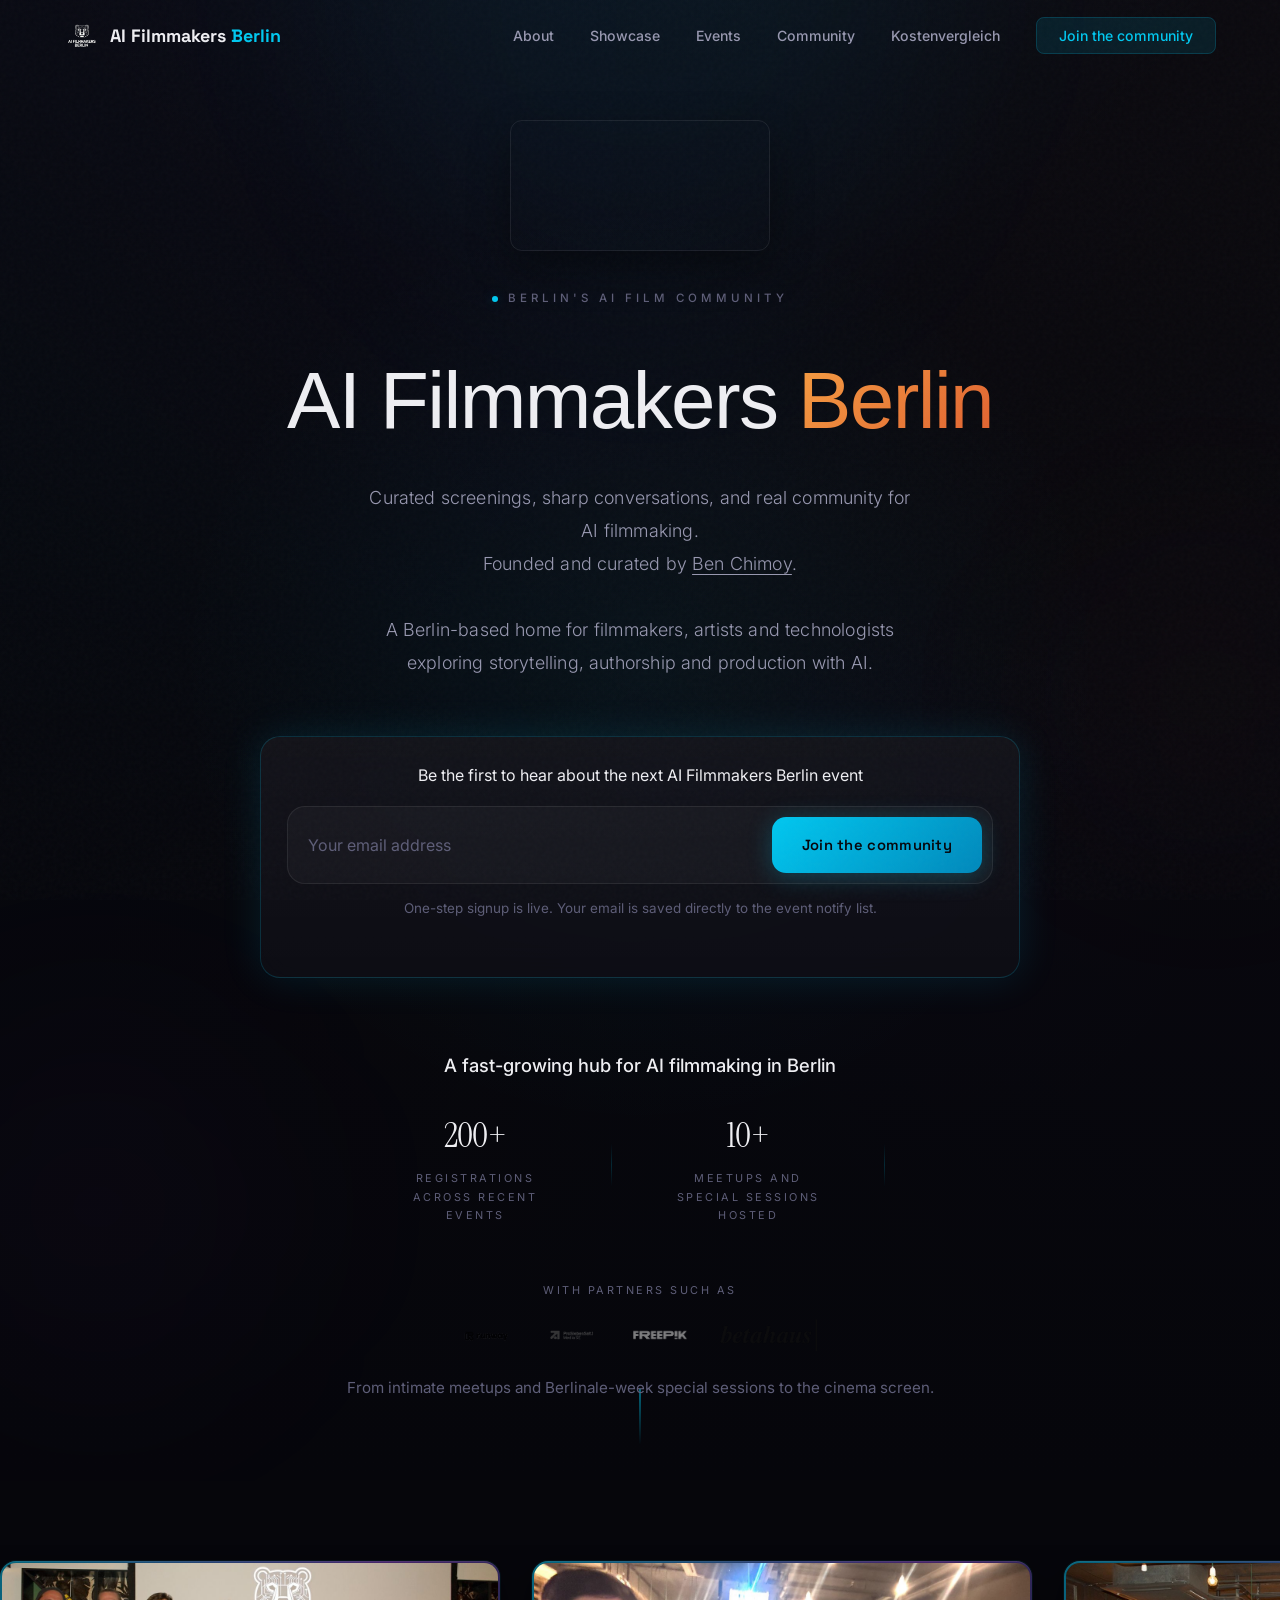
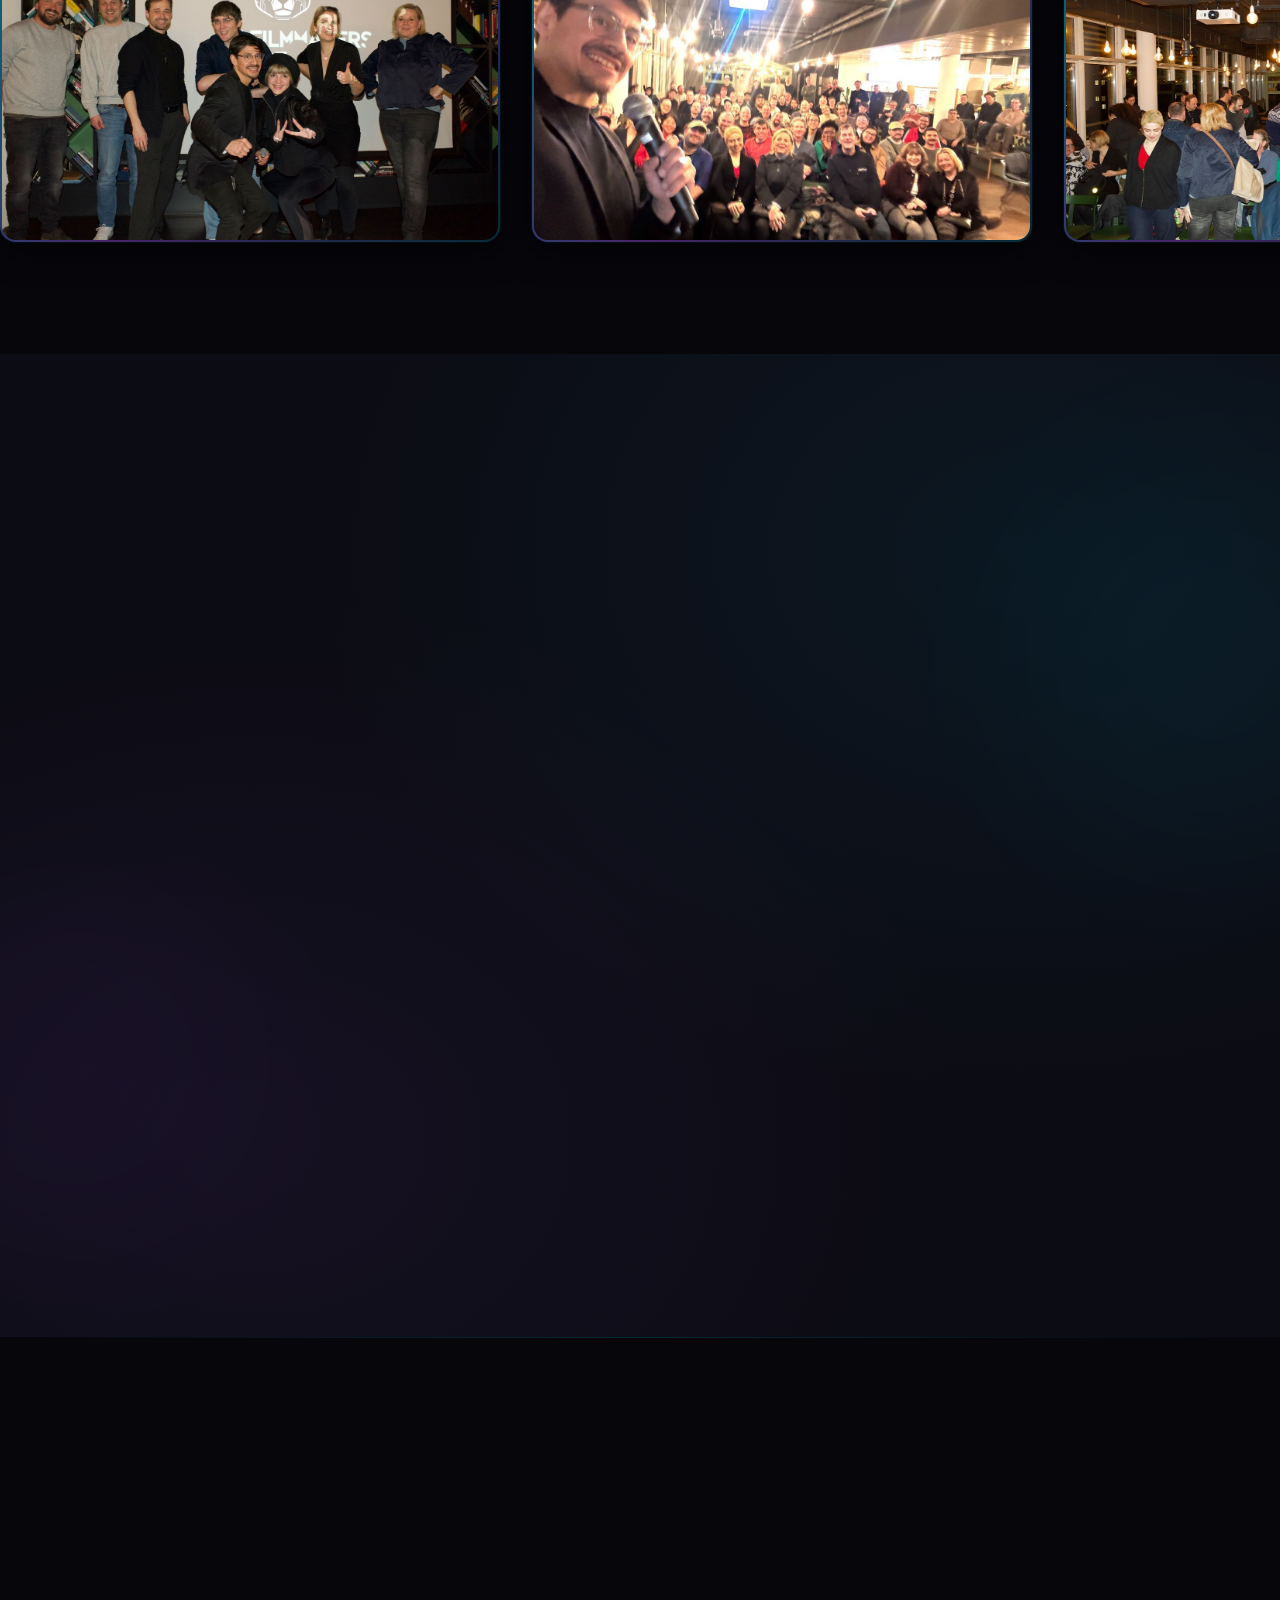
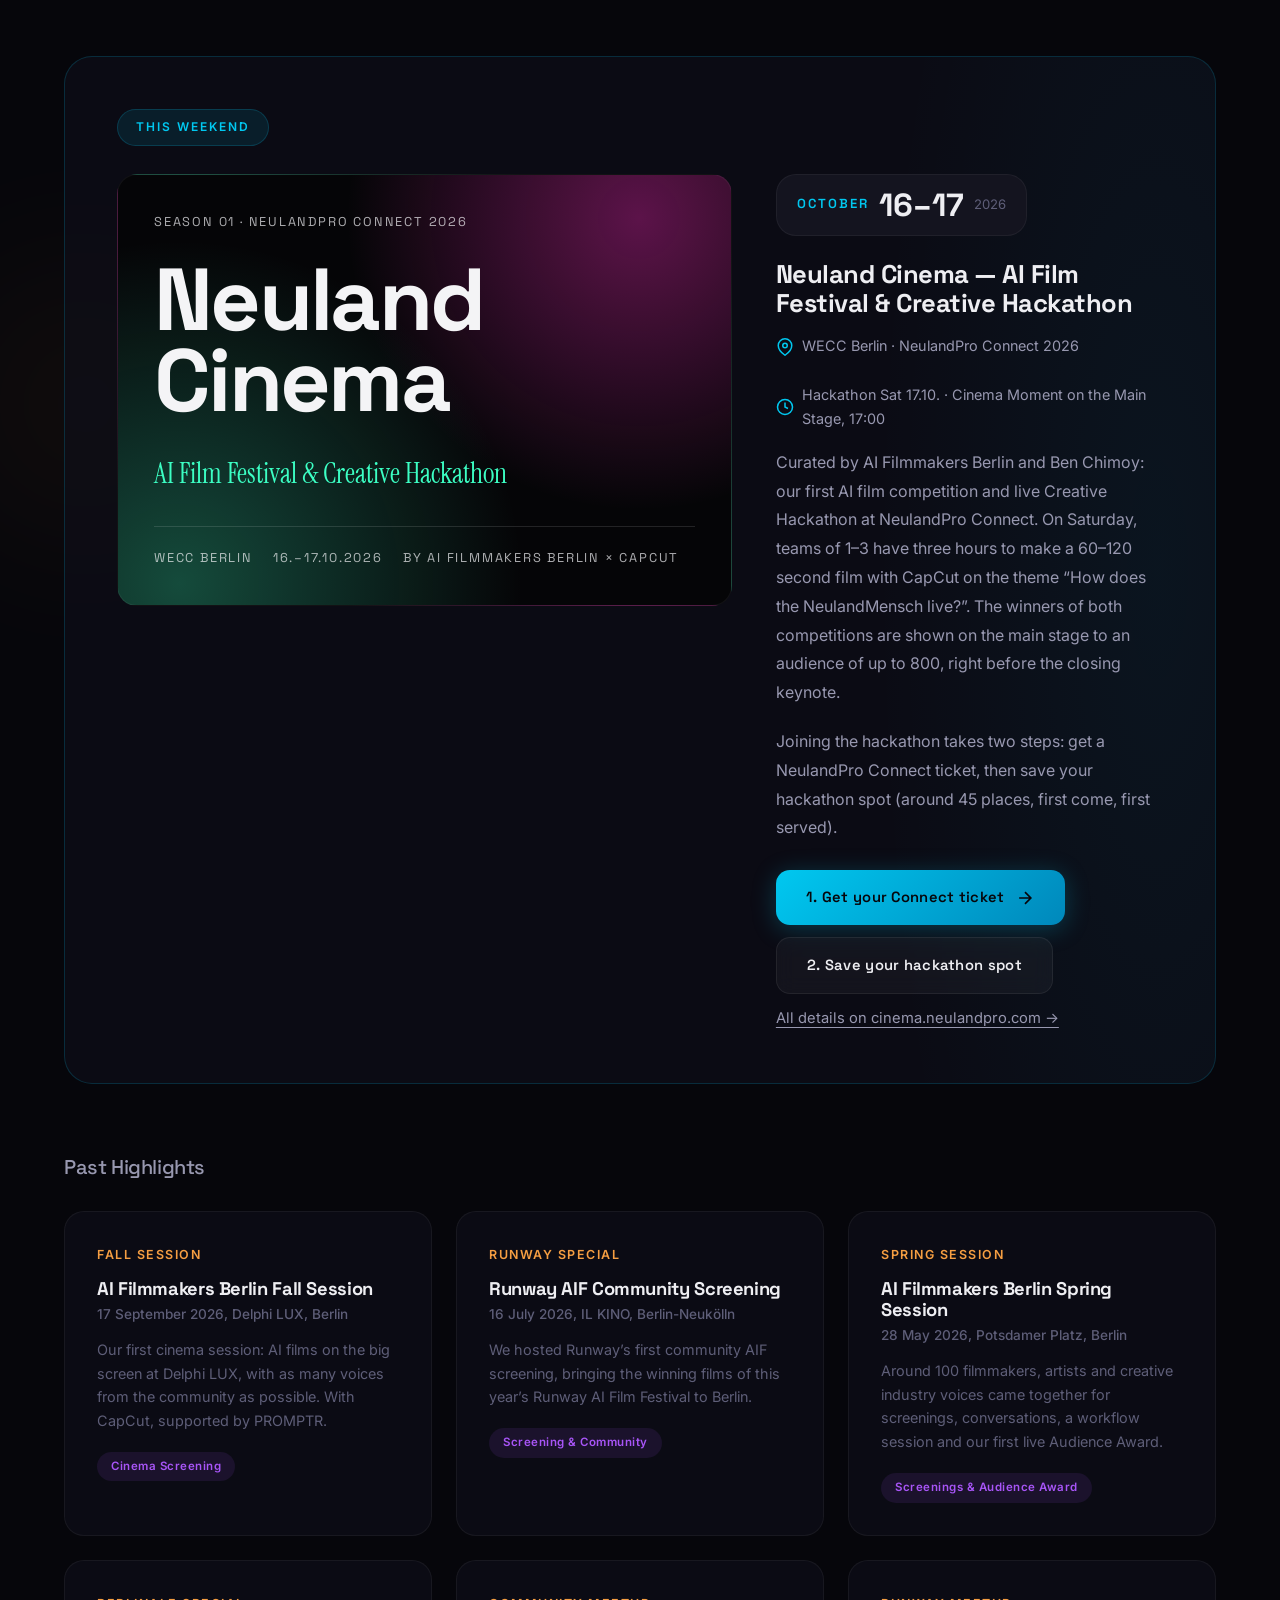
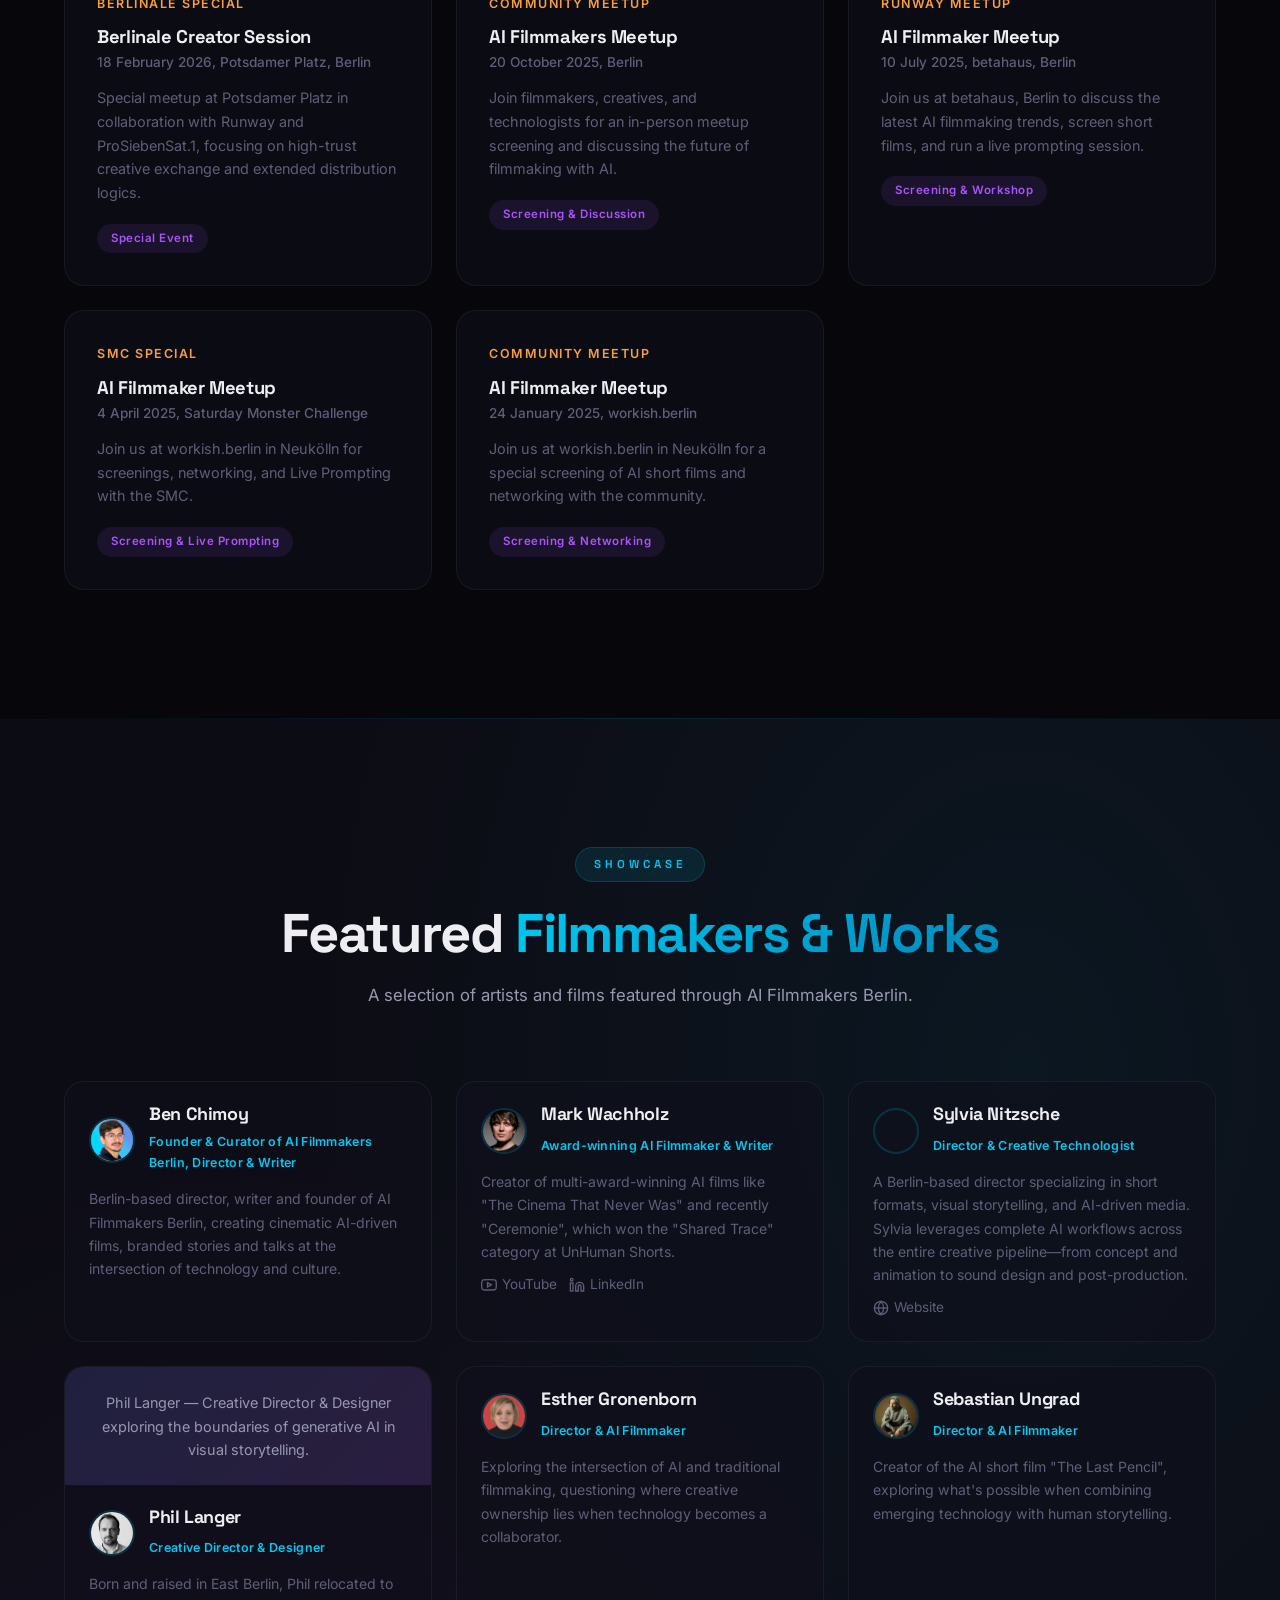
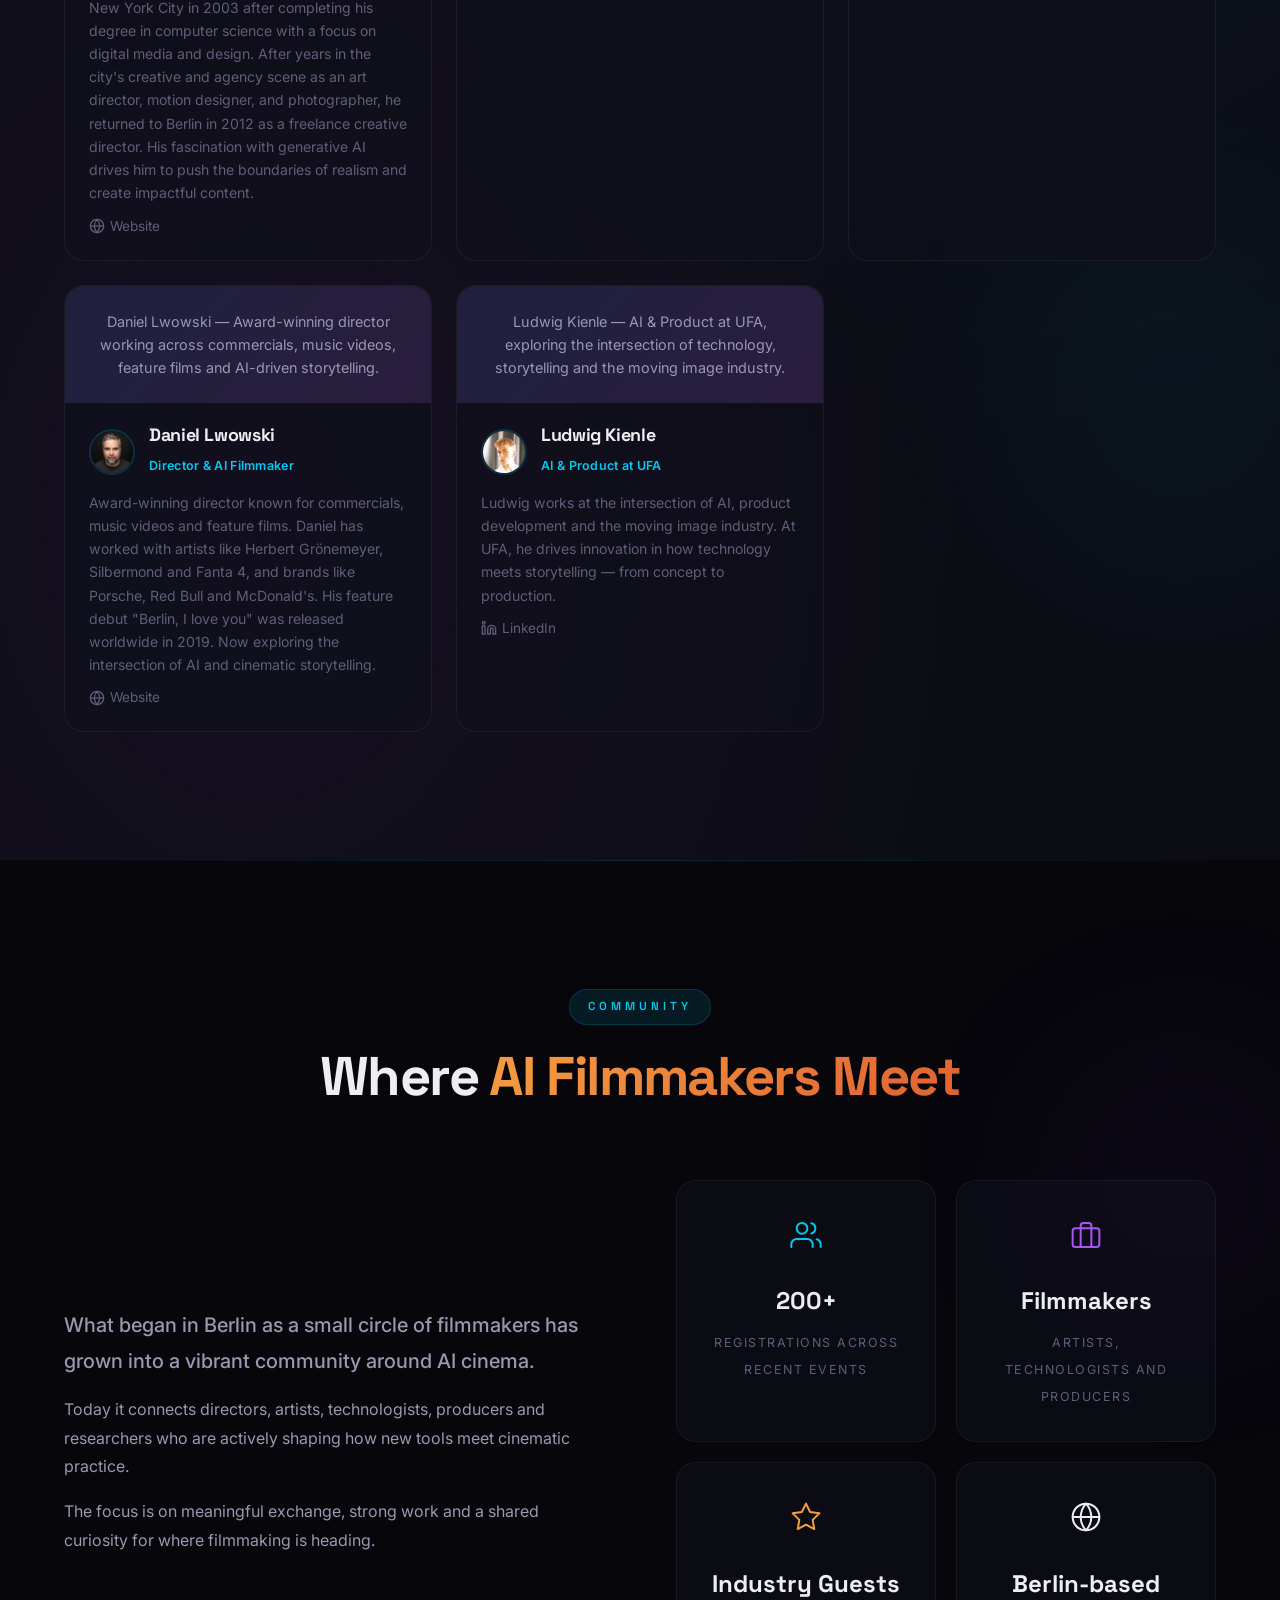
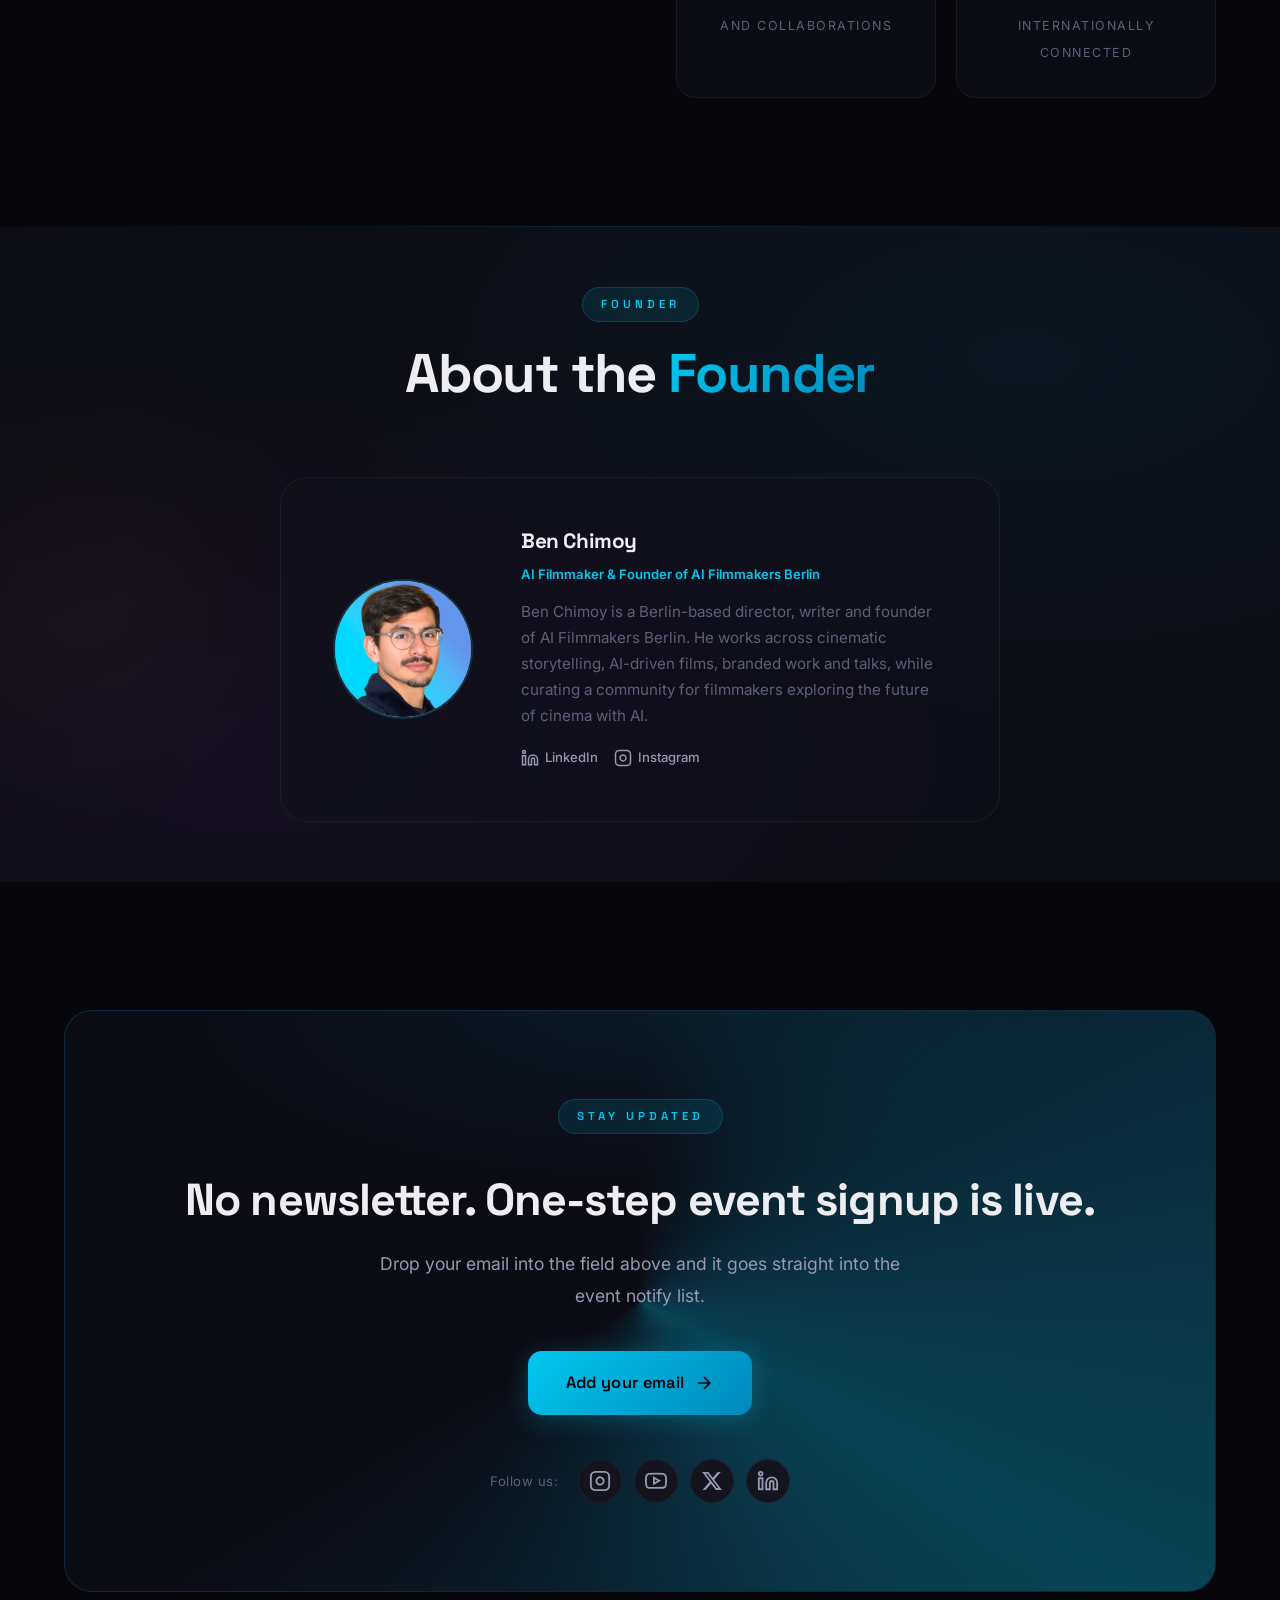
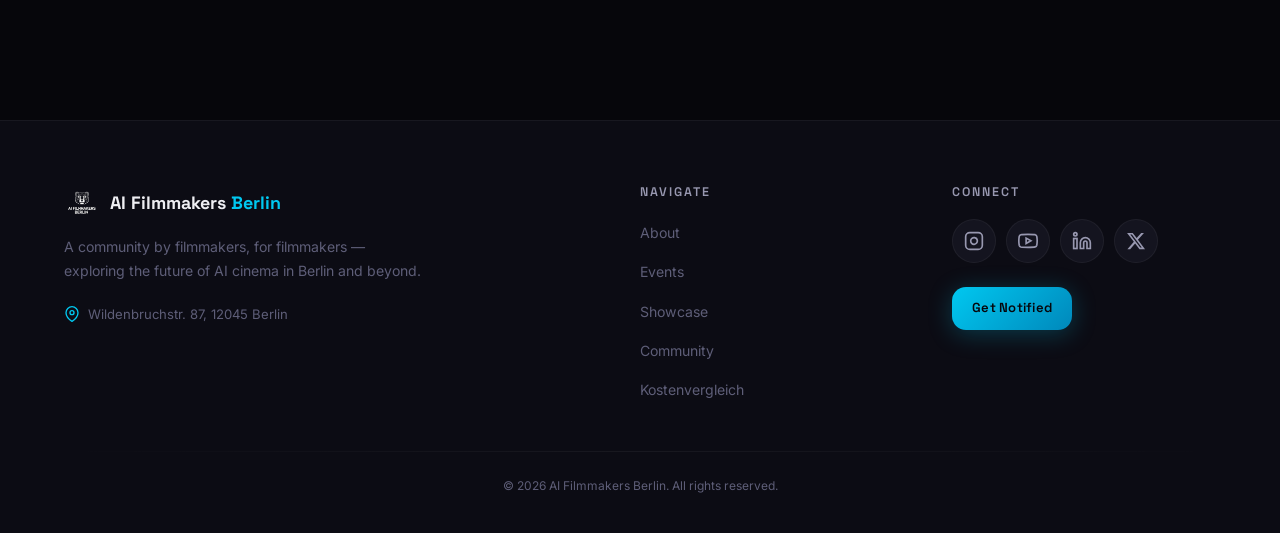
==== commit 85dff1a1: "Add Runway AIF Community Screening recap with IL KINO photos - New recap page with gallery for the 1" ====
--- a/index.html
+++ b/index.html
@@ -233,6 +233,12 @@
                         alt="AI Filmmakers Berlin networking" loading="lazy"></div>
                 <div class="carousel-slide"><img src="Ben%20Chimoy%20LinkedIn%20(4).jpeg"
                         alt="AI Filmmakers Berlin meetup" loading="lazy"></div>
+                <div class="carousel-slide"><img src="gallery/Runway-AIF-2026/ben-chimoy-intro.jpg"
+                        alt="Ben Chimoy welcoming the audience at the Runway AIF Community Screening at IL KINO"
+                        loading="lazy" decoding="async"></div>
+                <div class="carousel-slide"><img src="gallery/Runway-AIF-2026/audience.jpg"
+                        alt="Audience at the Runway AIF Community Screening at IL KINO" loading="lazy"
+                        decoding="async"></div>
                 <div class="carousel-slide"><img src="gallery/Spring-Session-2026/audience.jpeg"
                         alt="Audience at the AI Filmmakers Berlin Spring Session" loading="lazy" decoding="async"></div>
                 <div class="carousel-slide"><img src="gallery/Spring-Session-2026/presentation.jpeg"
@@ -428,8 +434,7 @@
                     <p>Our first cinema session: AI films on the big screen at Delphi LUX, with as many voices from the community as possible. With CapCut, supported by PROMPTR.</p>
                     <span class="past-event-tag">Cinema Screening</span>
                 </a>
-                <a href="https://www.linkedin.com/posts/benchimoy_aifilmmaking-runwayai-aifilmmakersberlin-activity-7485230704134565888-x2lr"
-                    class="past-event-card" target="_blank" rel="noopener"
+                <a href="runway-aif-screening-2026.html" class="past-event-card"
                     style="text-decoration: none; color: inherit; display: block;">
                     <div class="past-event-date">Runway Special</div>
                     <h4 style="margin-bottom: 4px;">Runway AIF Community Screening</h4>
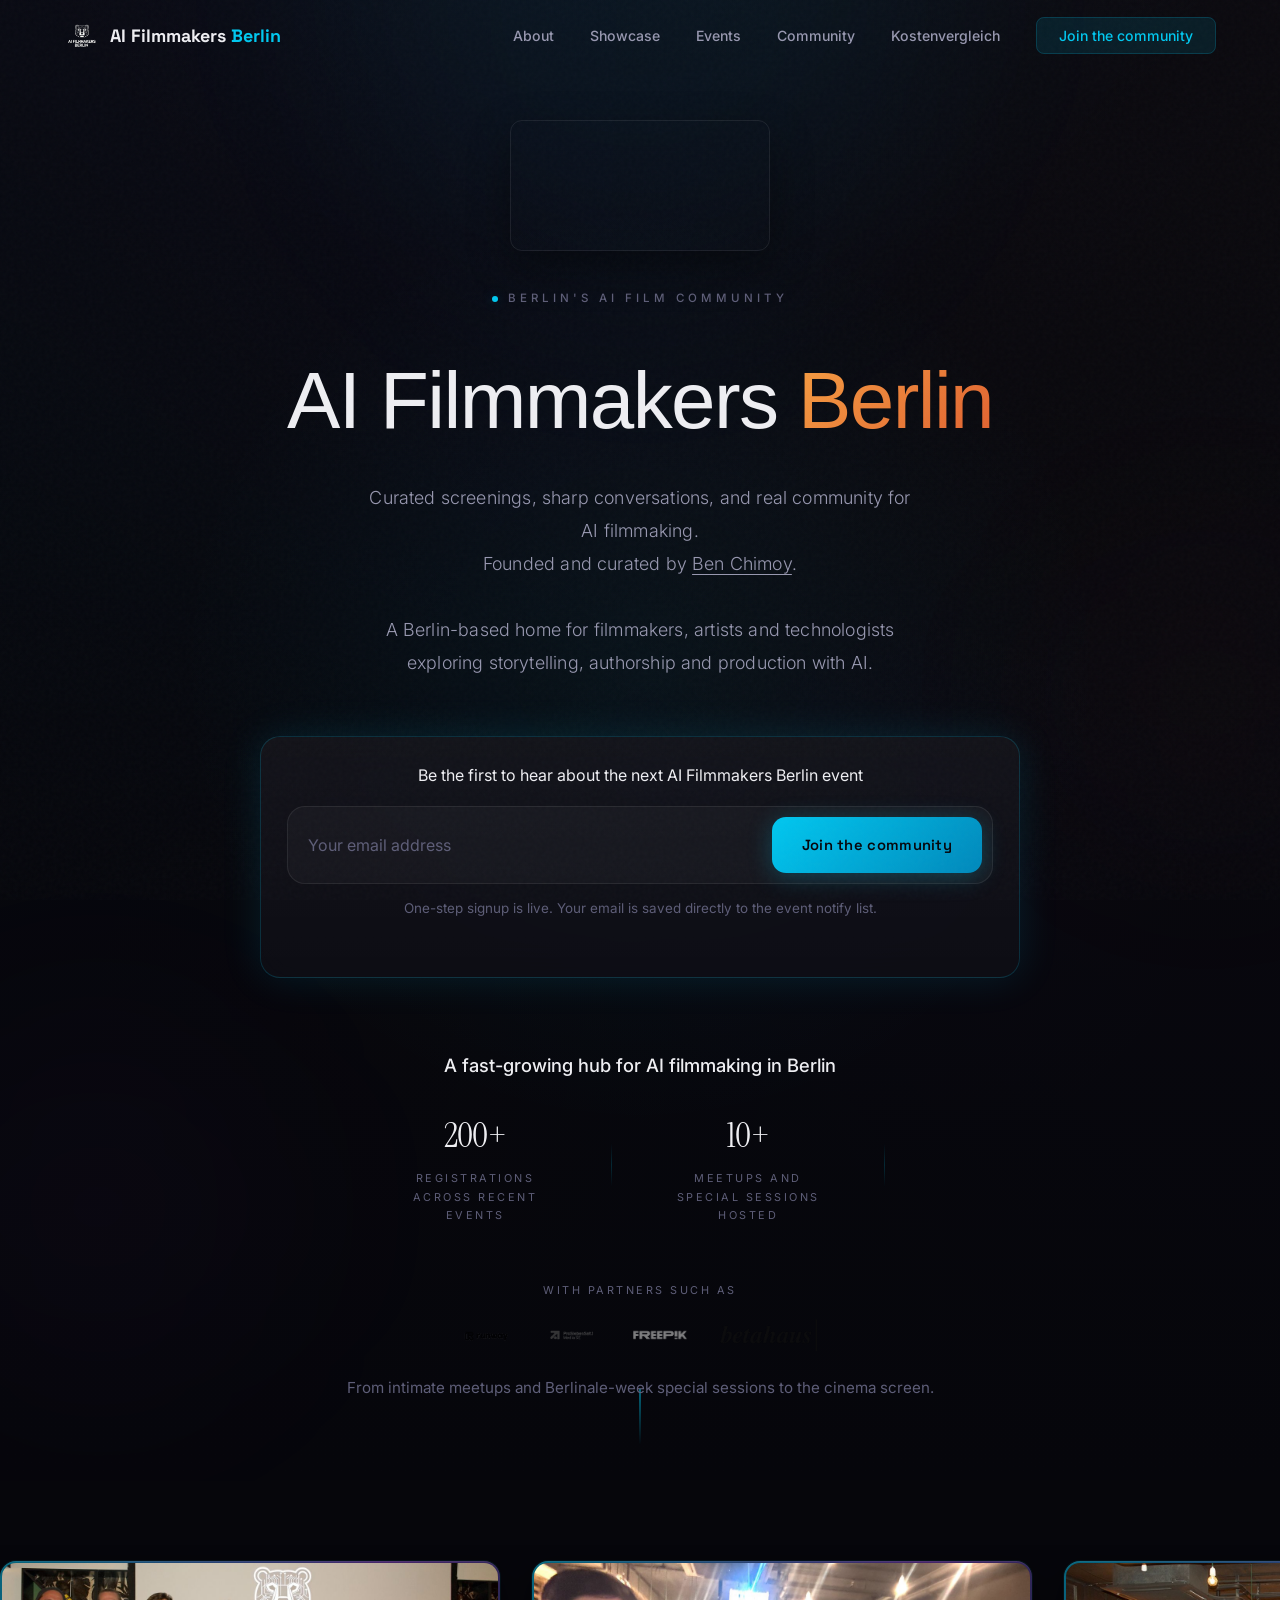
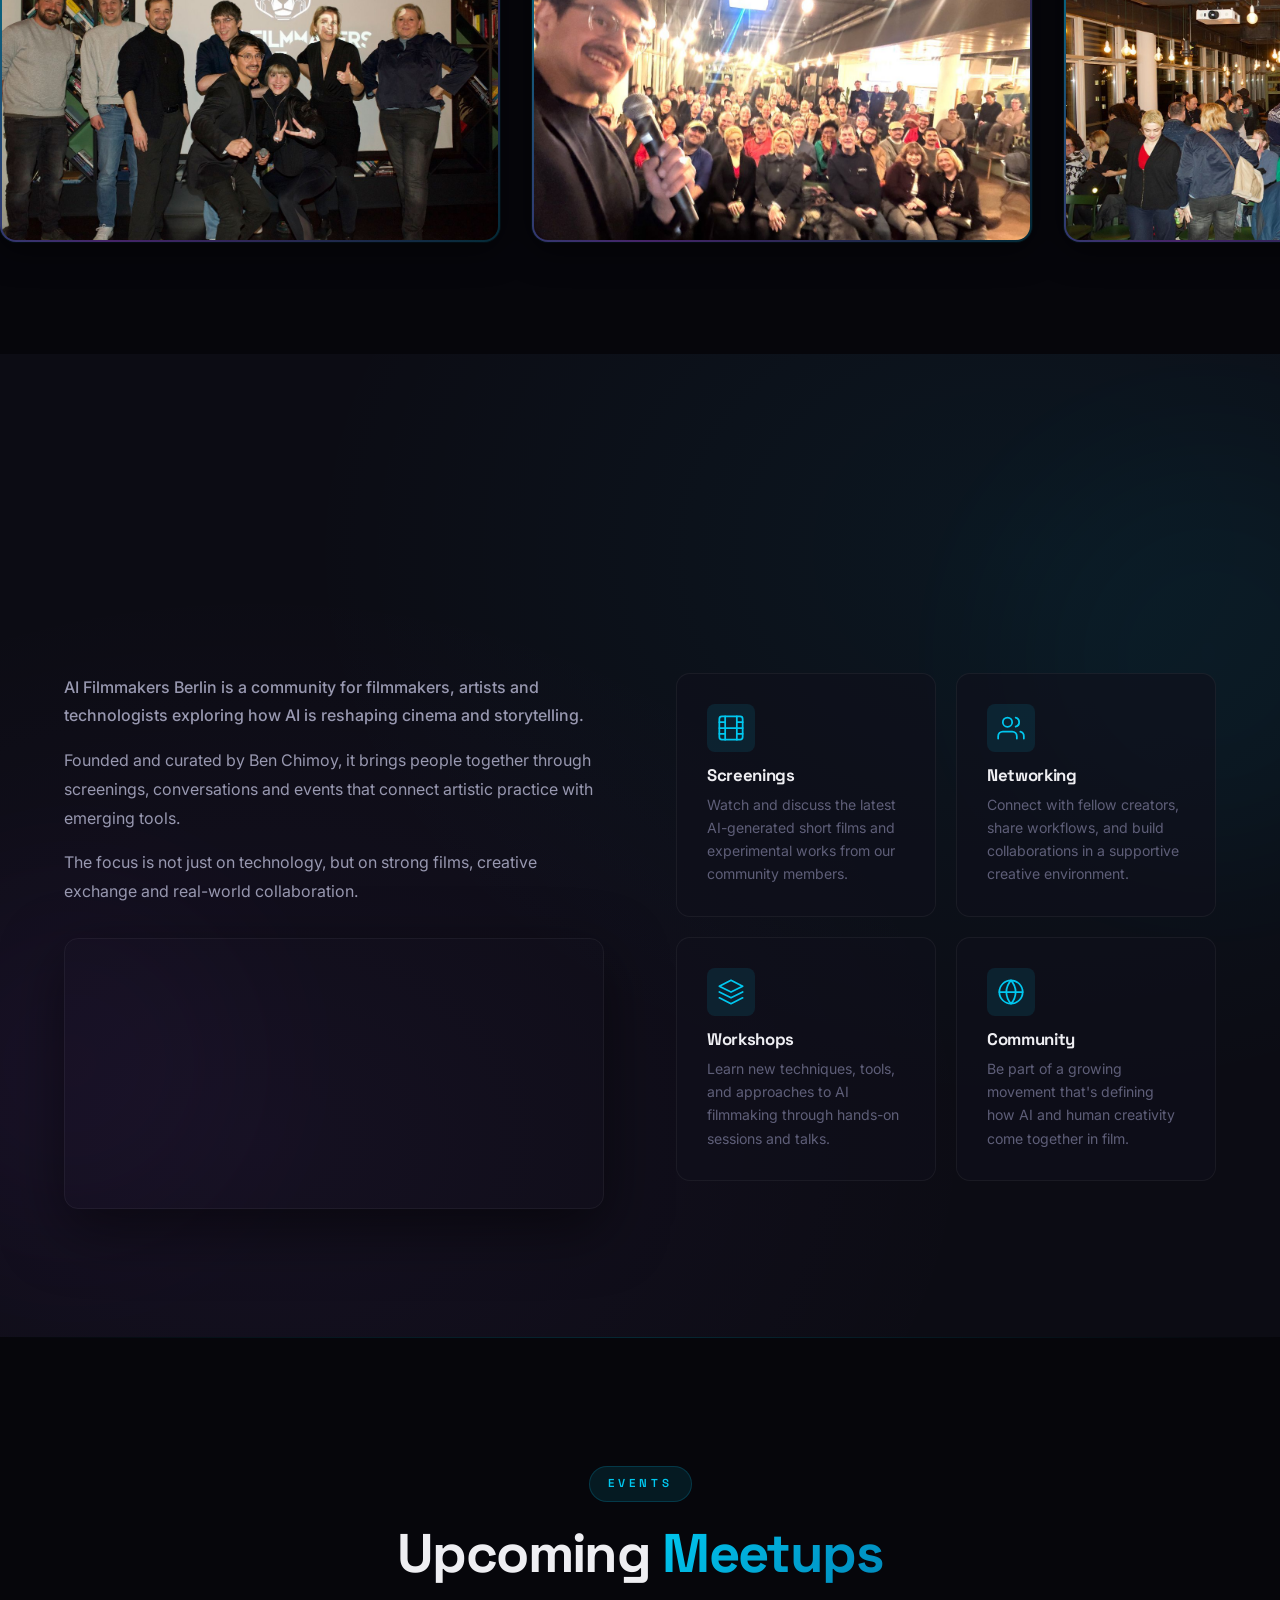
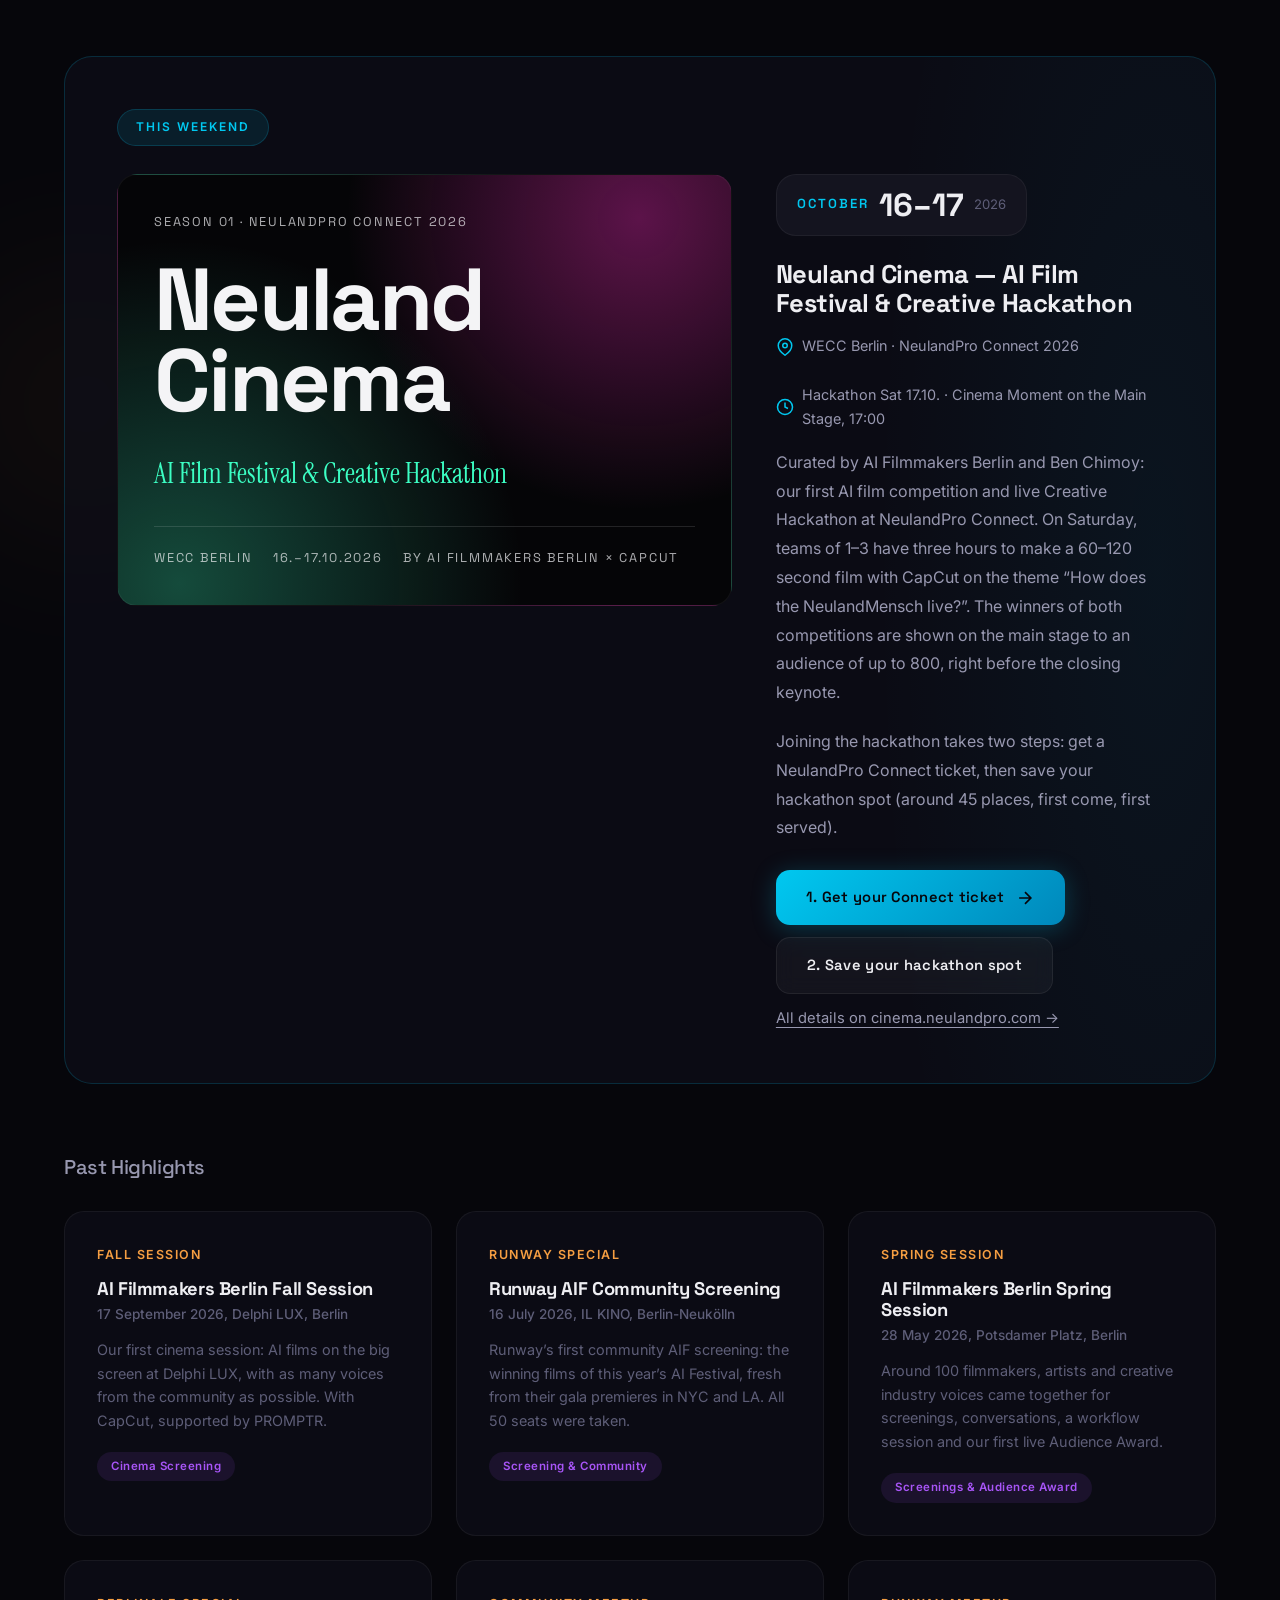
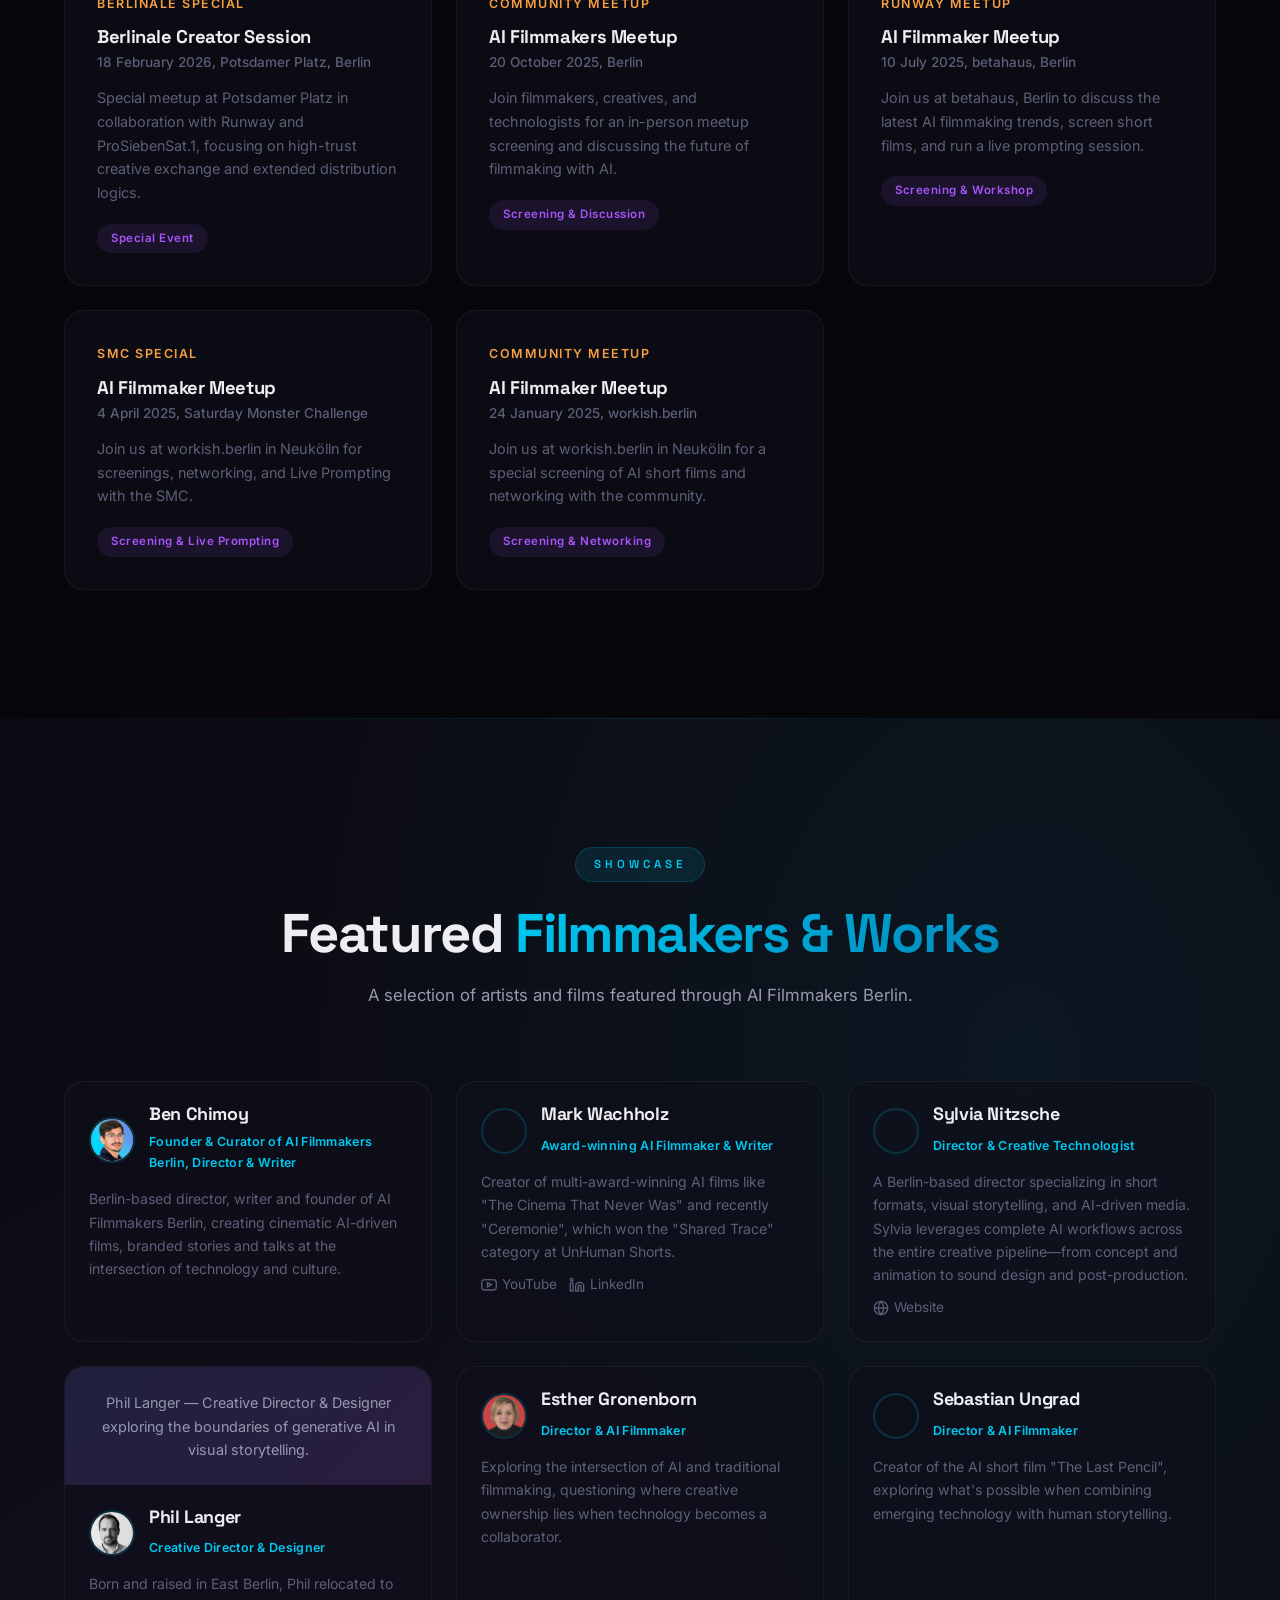
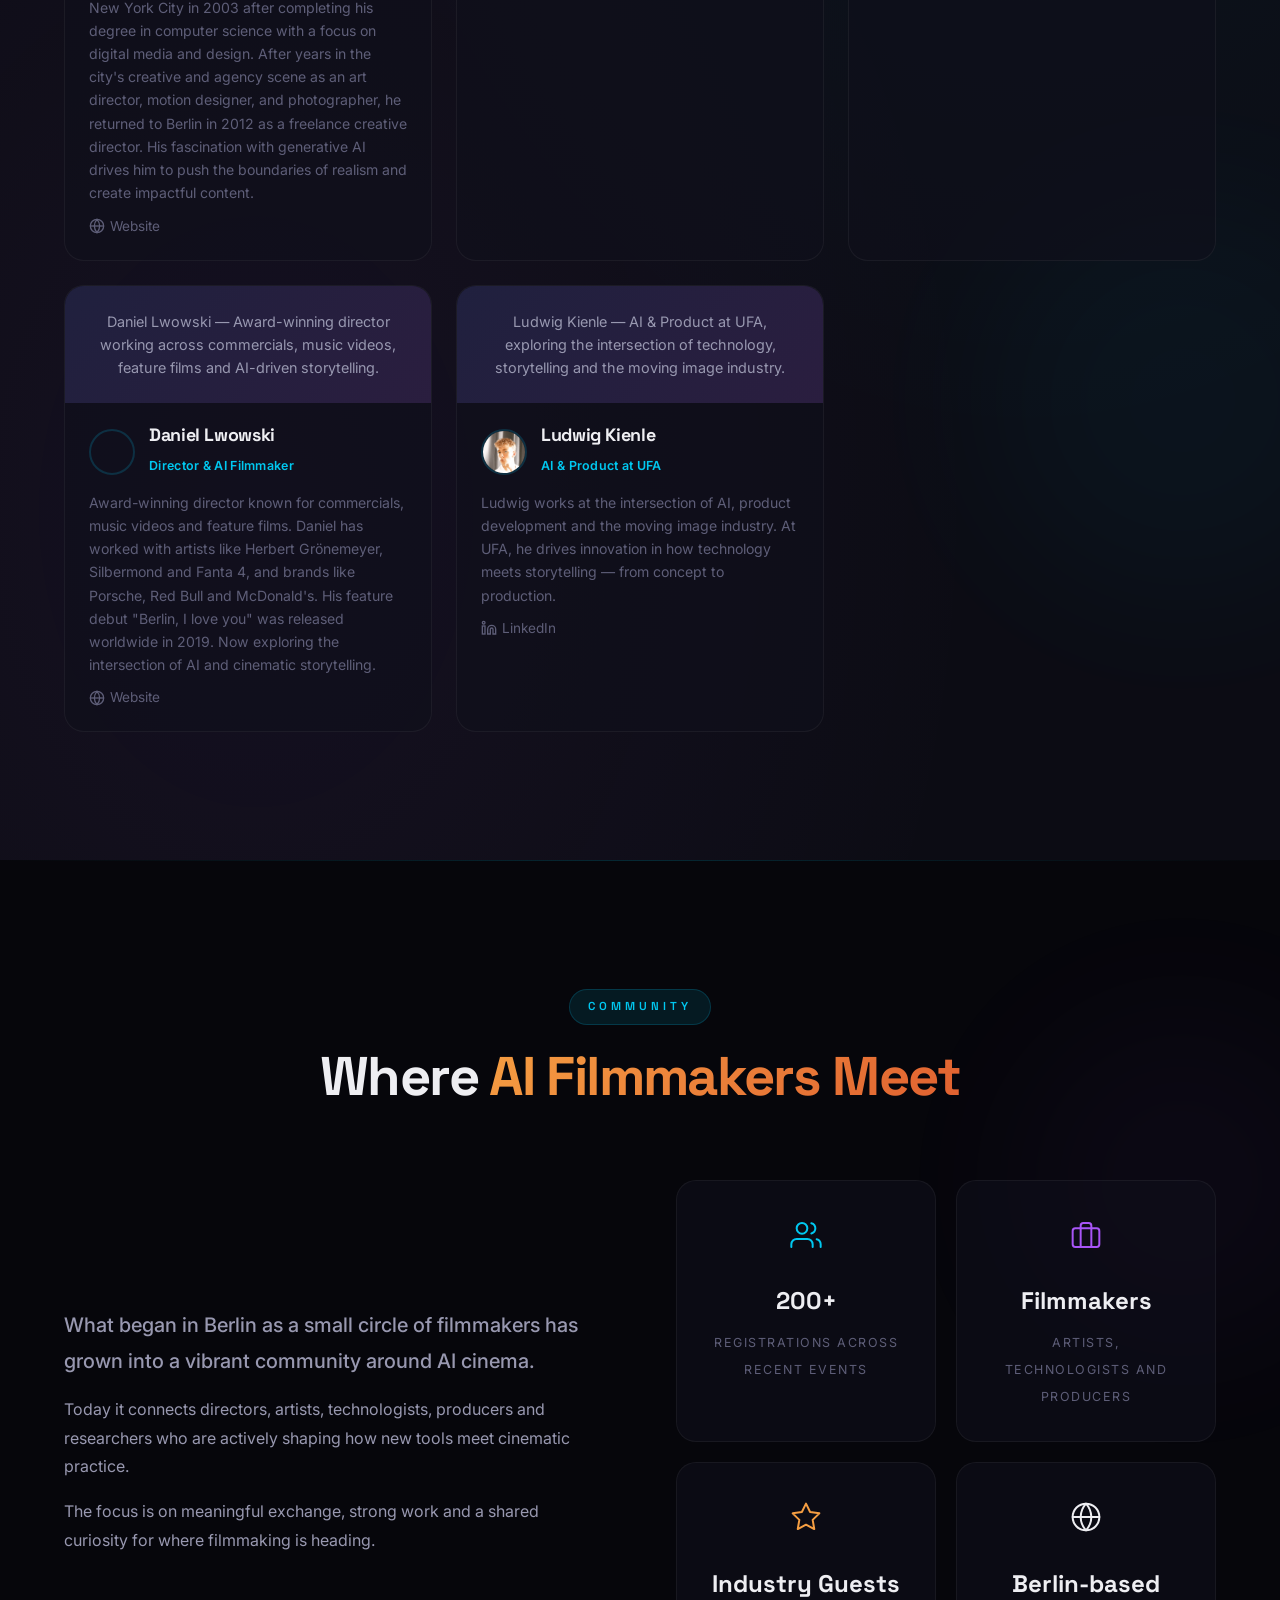
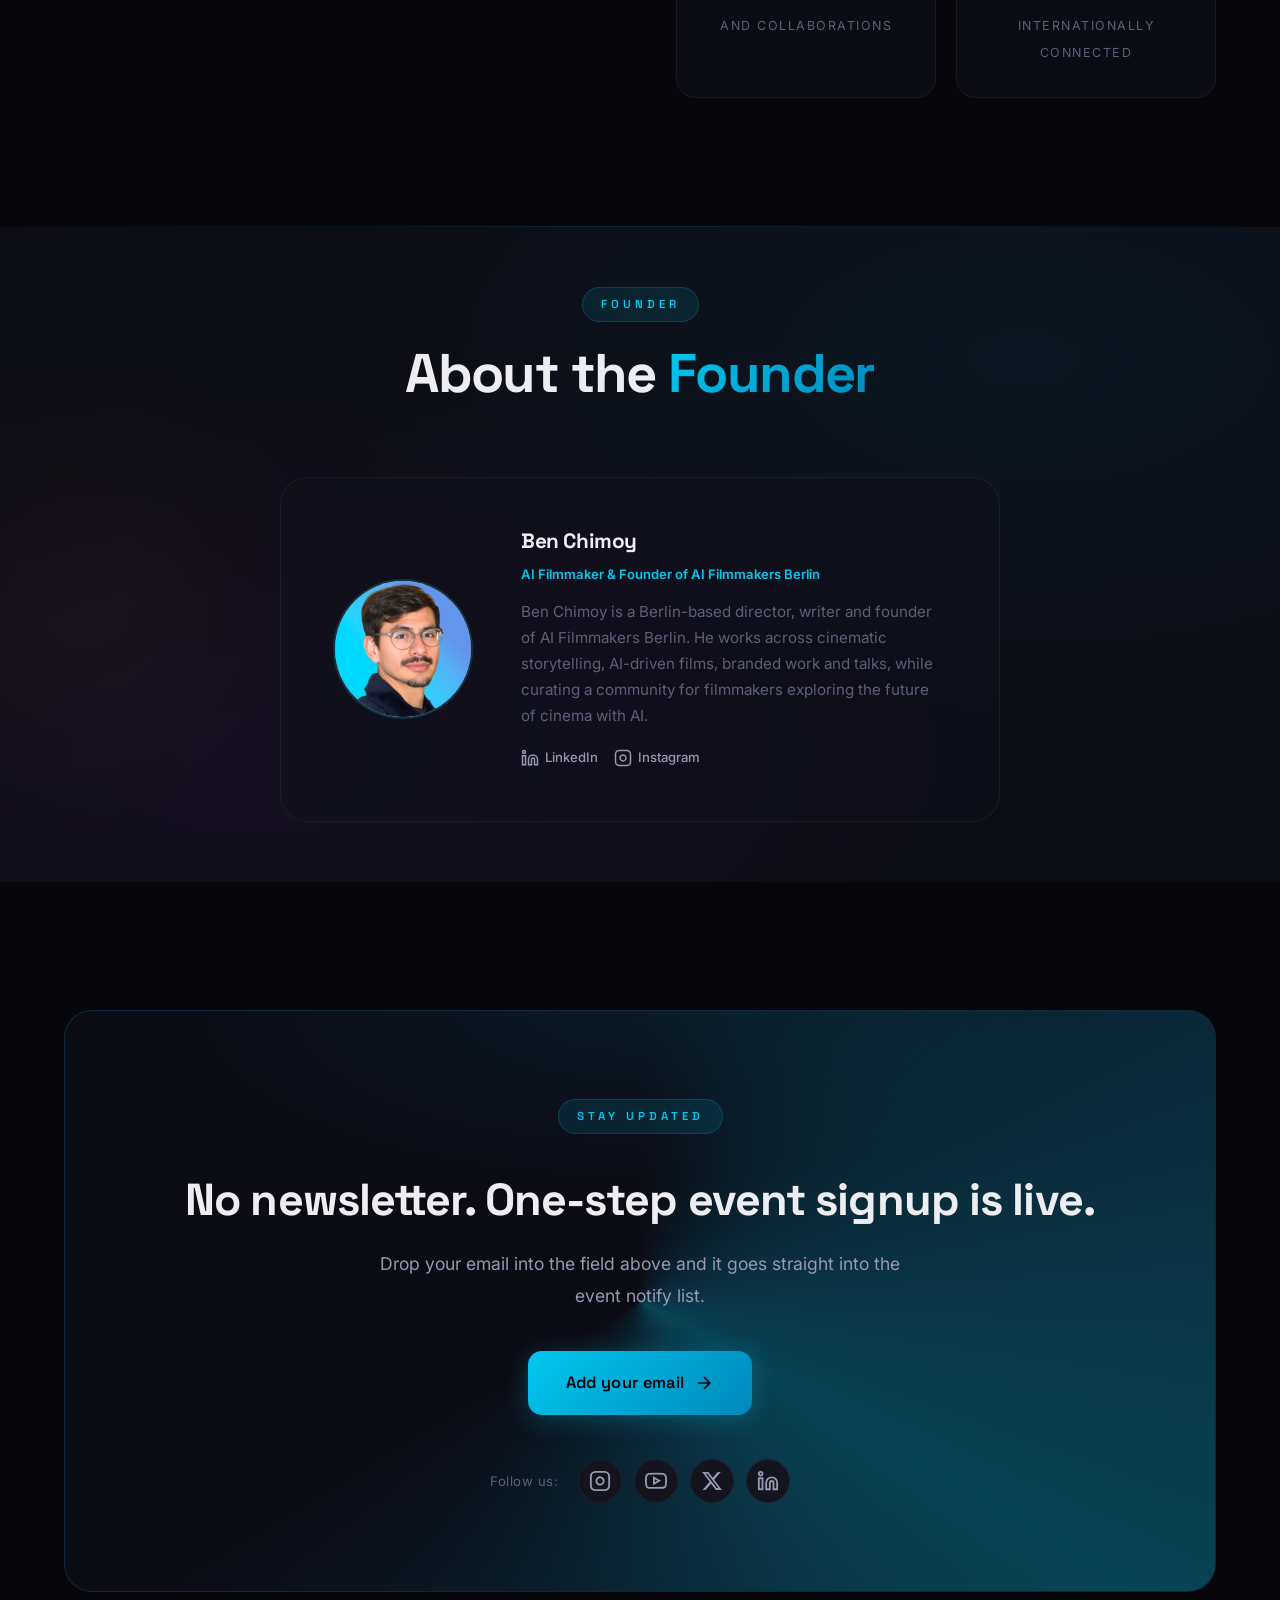
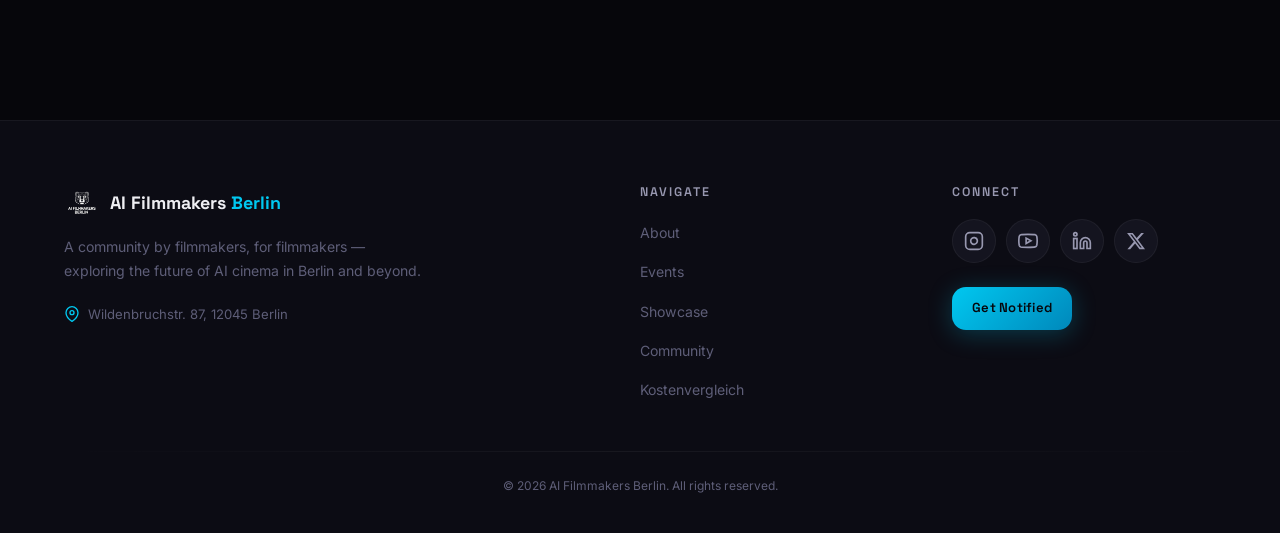
==== commit fb4d040e: "Use Ben's IL KINO post text and add remaining screening photos - Replace recap copy with Ben Chimoy'" ====
--- a/index.html
+++ b/index.html
@@ -440,7 +440,7 @@
                     <h4 style="margin-bottom: 4px;">Runway AIF Community Screening</h4>
                     <div style="font-size: 0.85rem; color: var(--text-muted); margin-bottom: 12px; font-weight: 500;">16
                         July 2026, IL KINO, Berlin-Neukölln</div>
-                    <p>We hosted Runway’s first community AIF screening, bringing the winning films of this year’s Runway AI Film Festival to Berlin.</p>
+                    <p>Runway’s first community AIF screening: the winning films of this year’s AI Festival, fresh from their gala premieres in NYC and LA. All 50 seats were taken.</p>
                     <span class="past-event-tag">Screening & Community</span>
                 </a>
                 <a href="spring-session-2026.html" class="past-event-card"
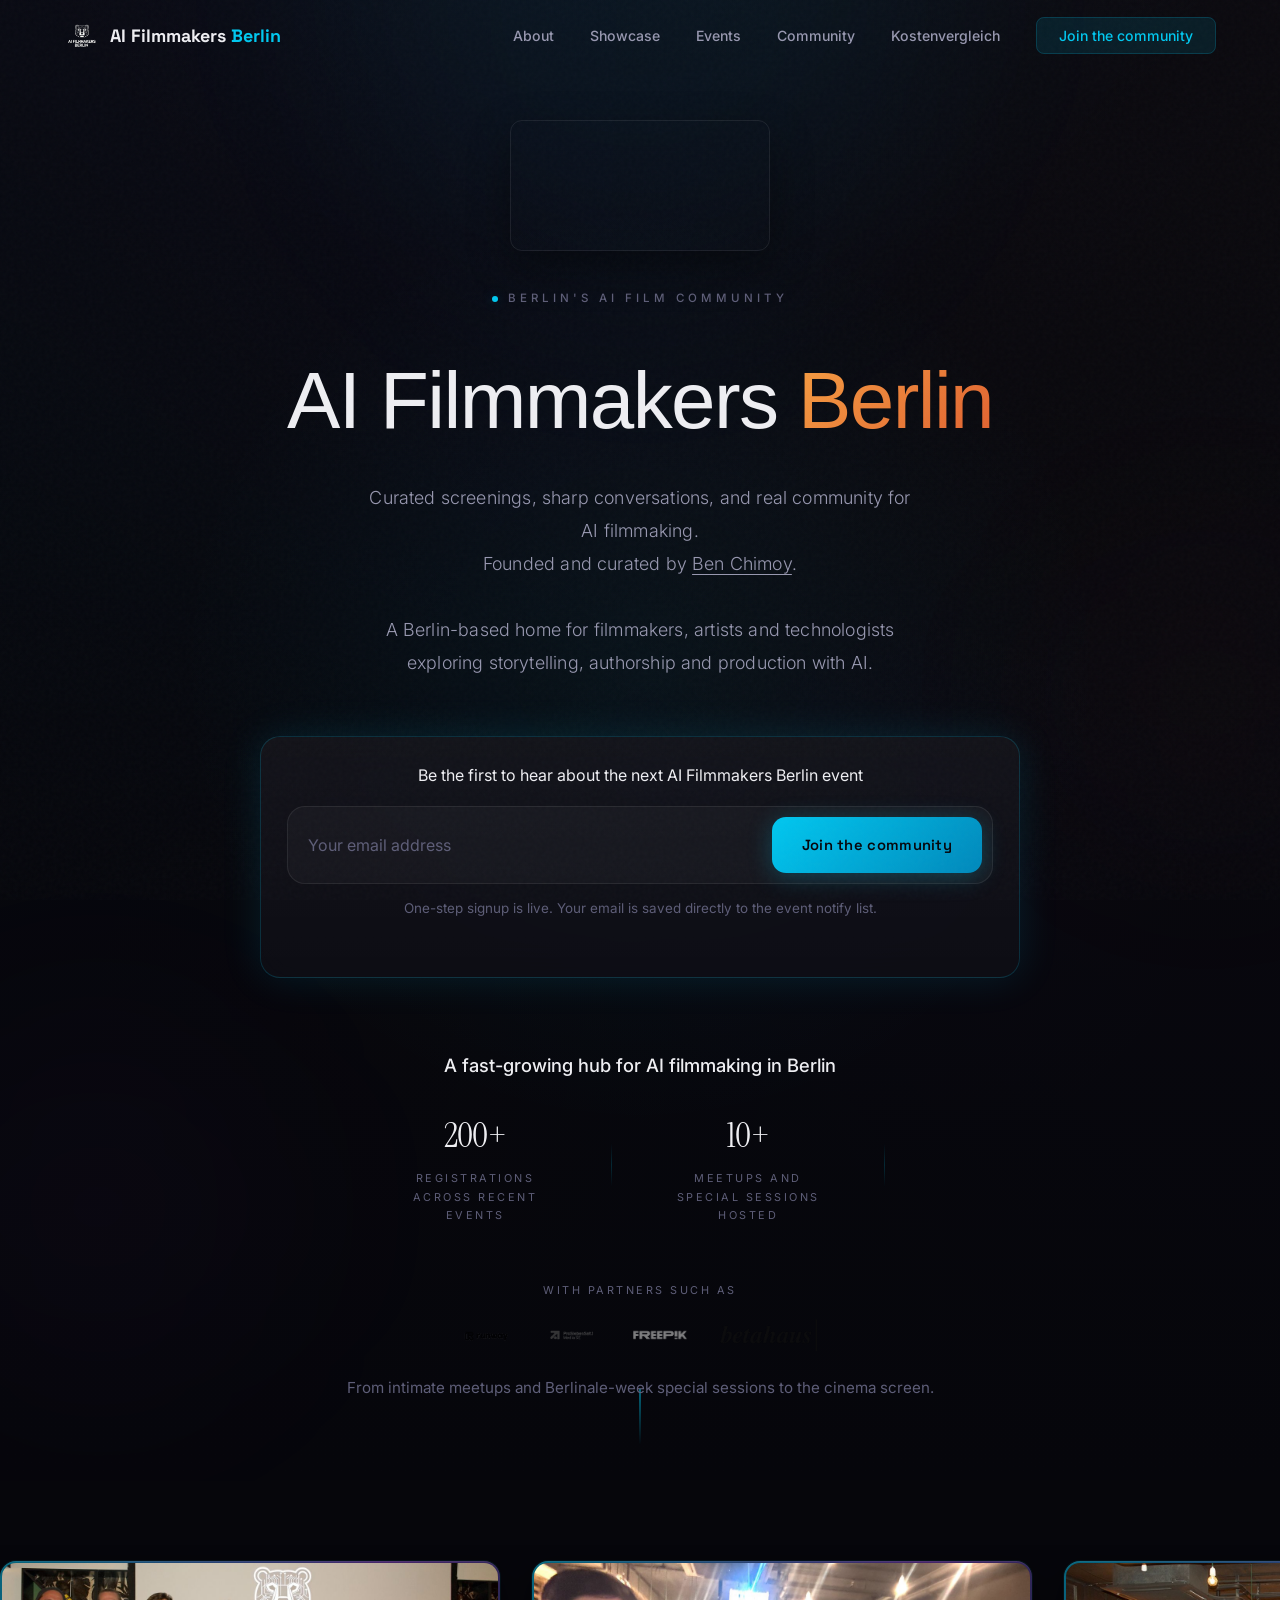
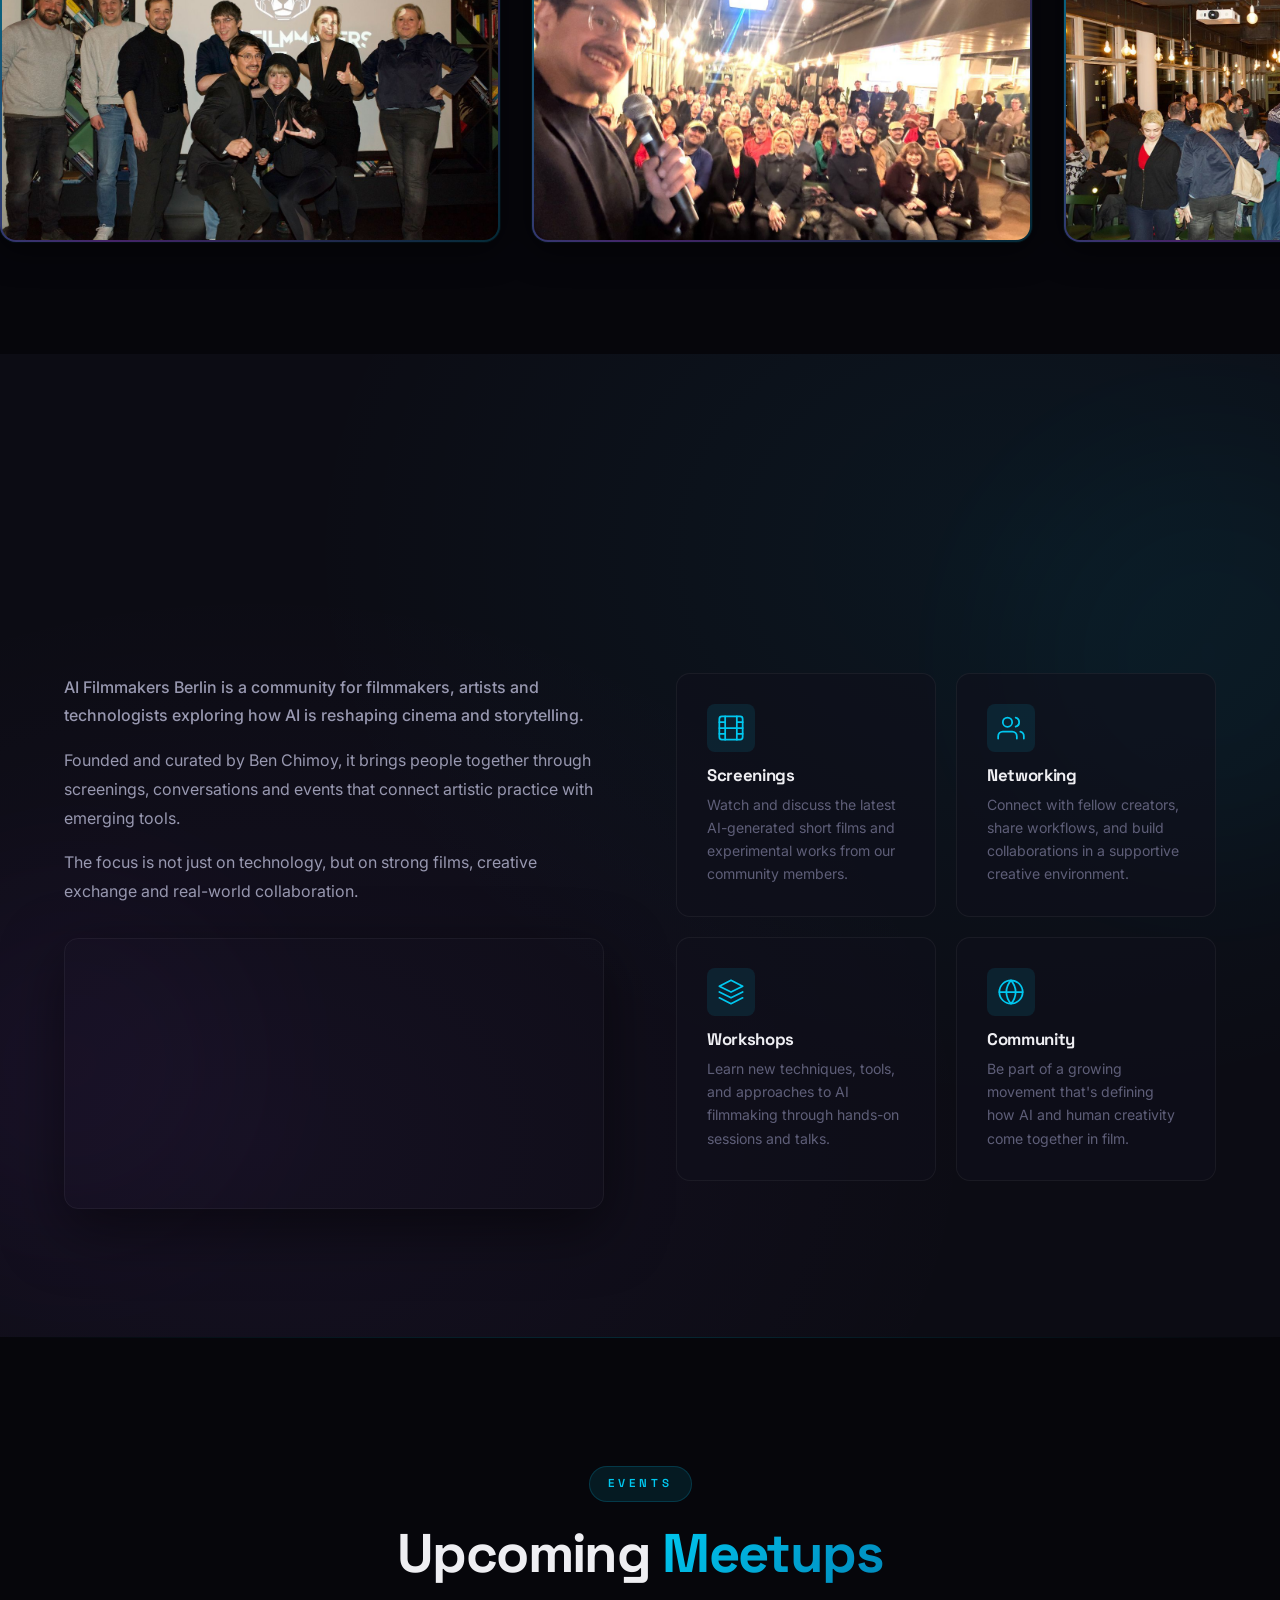
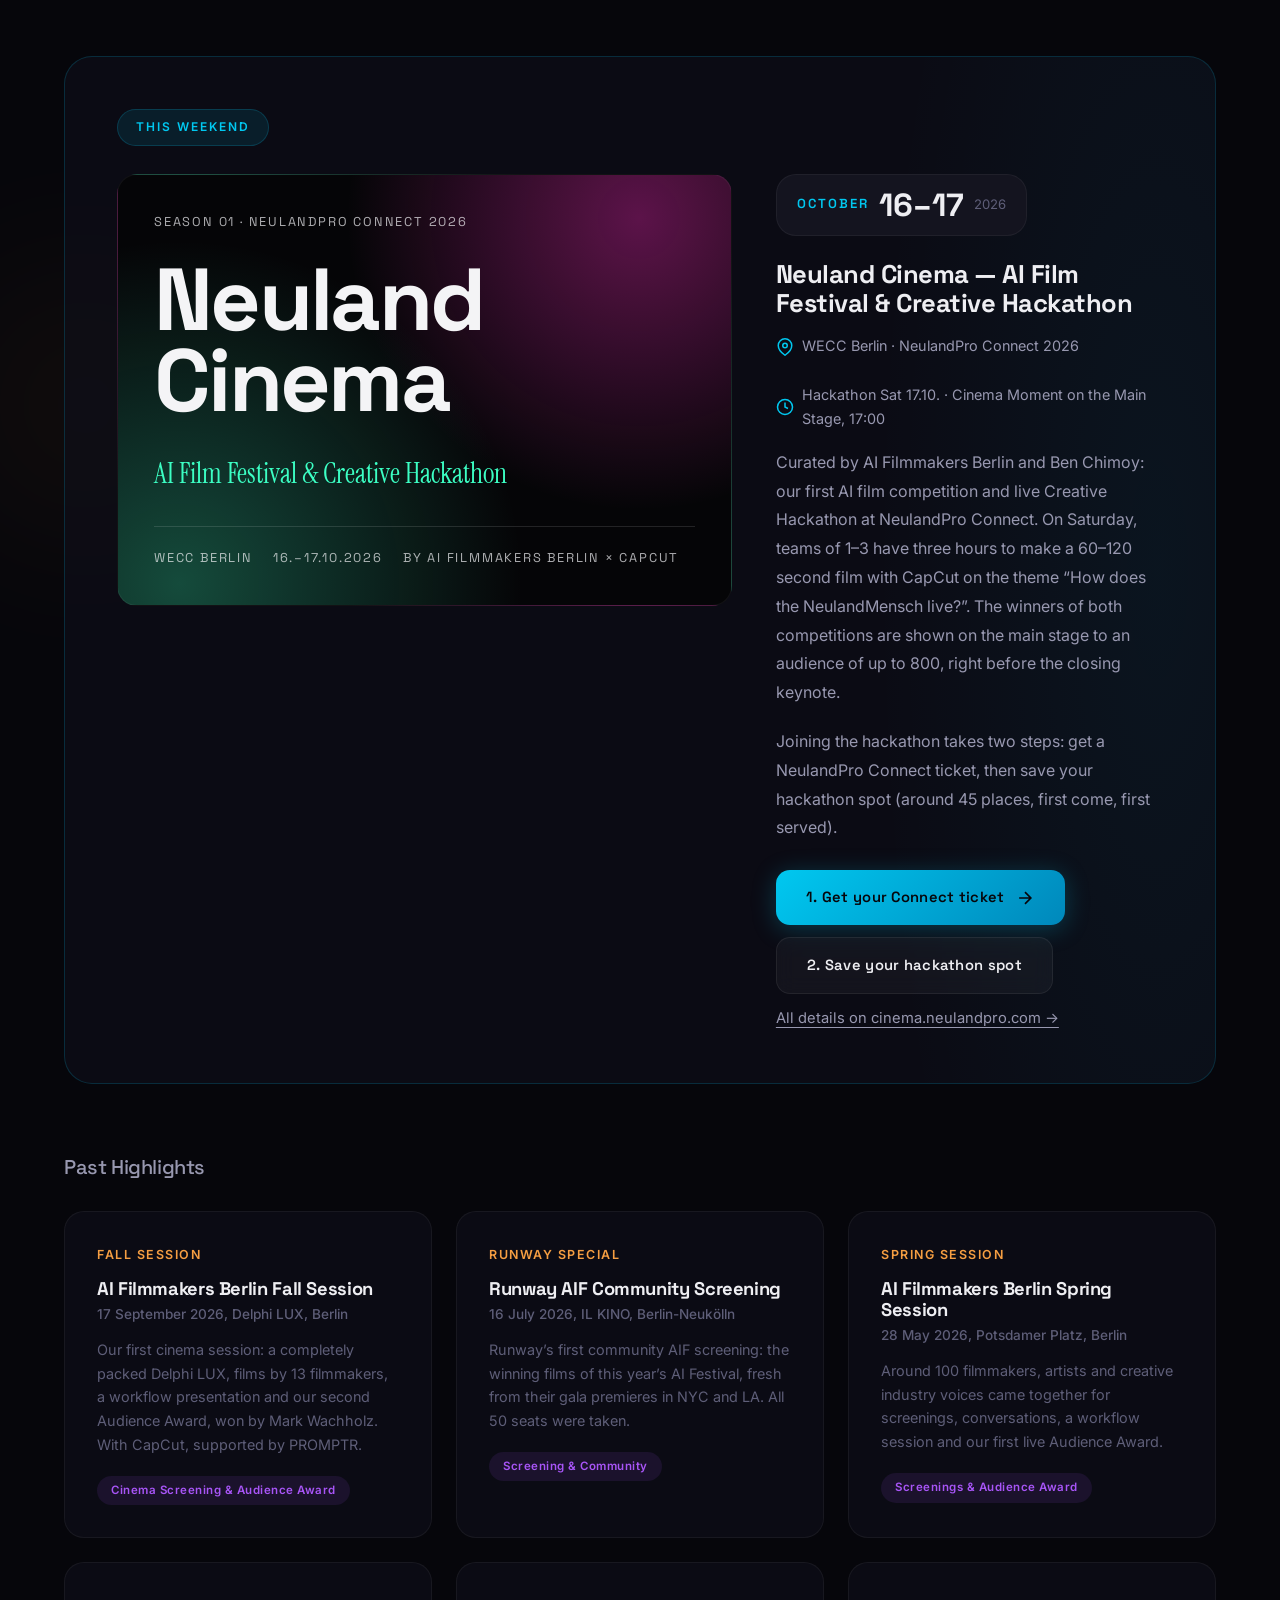
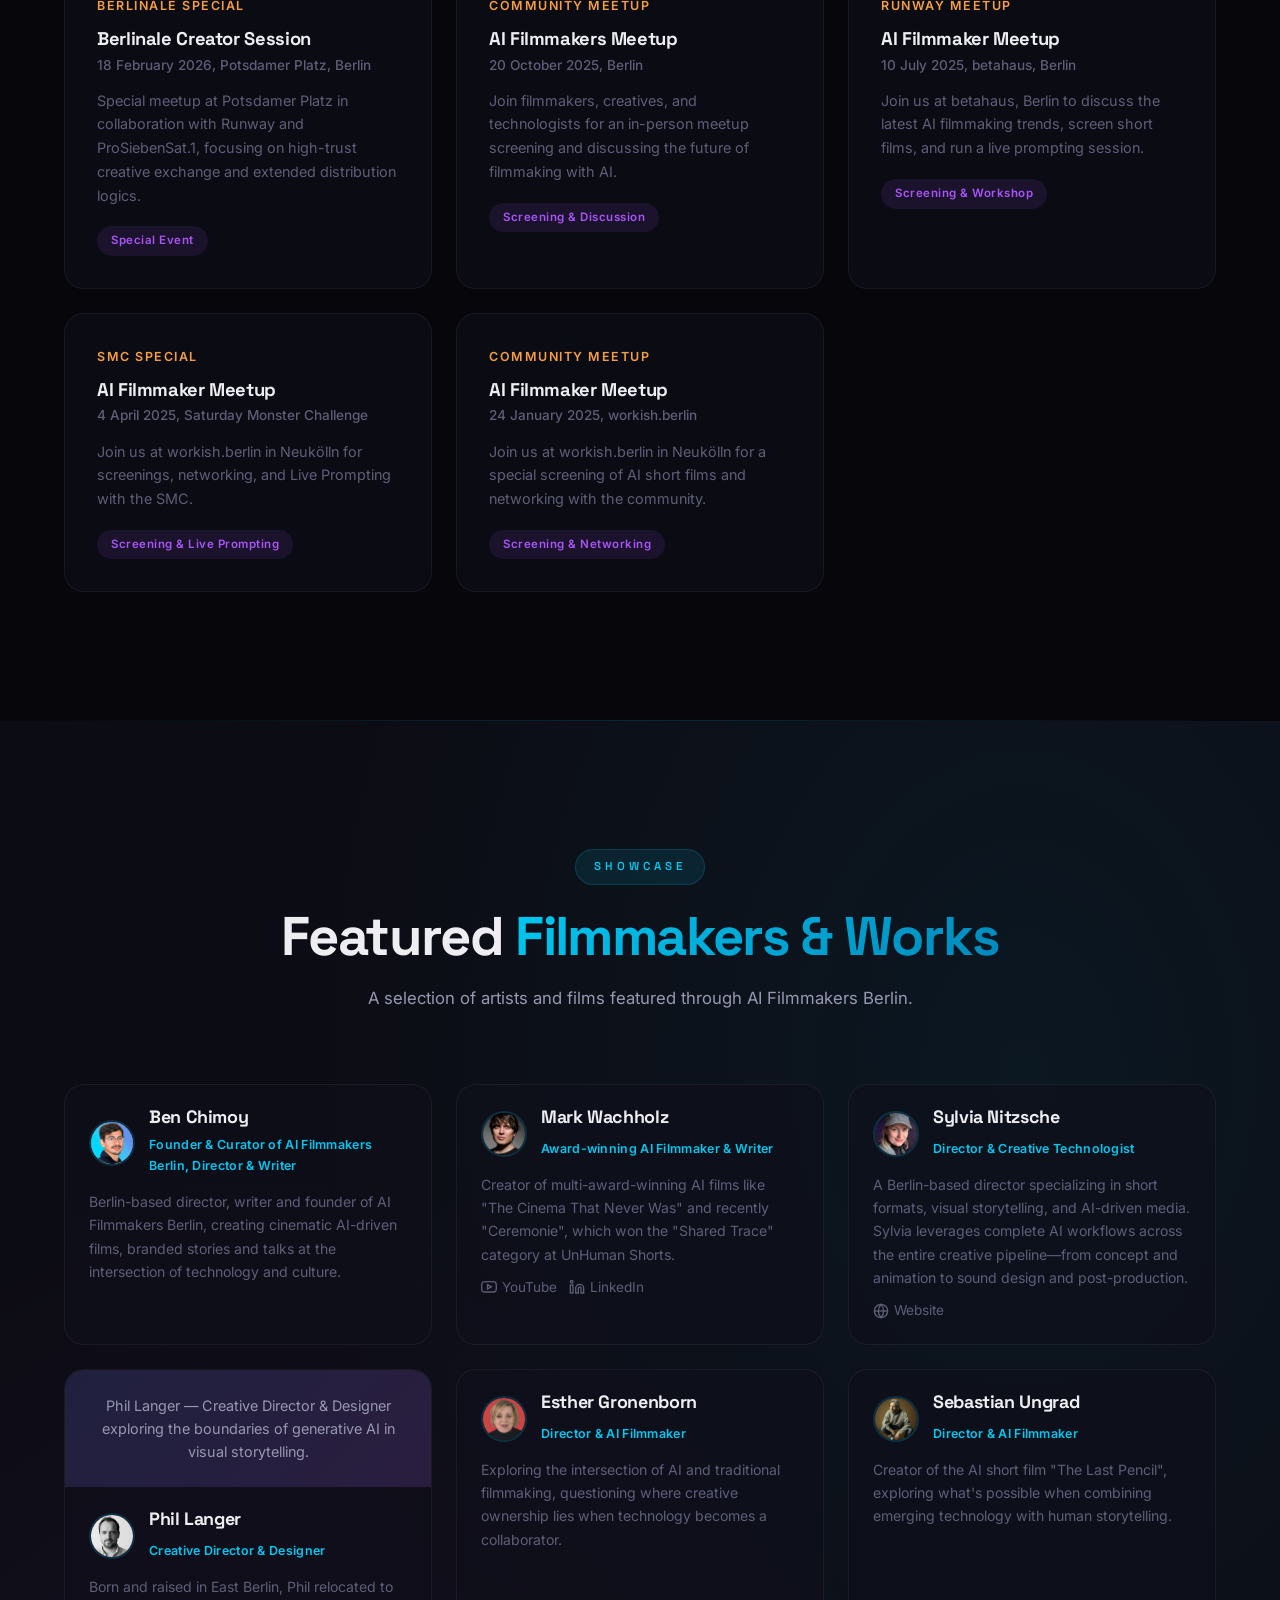
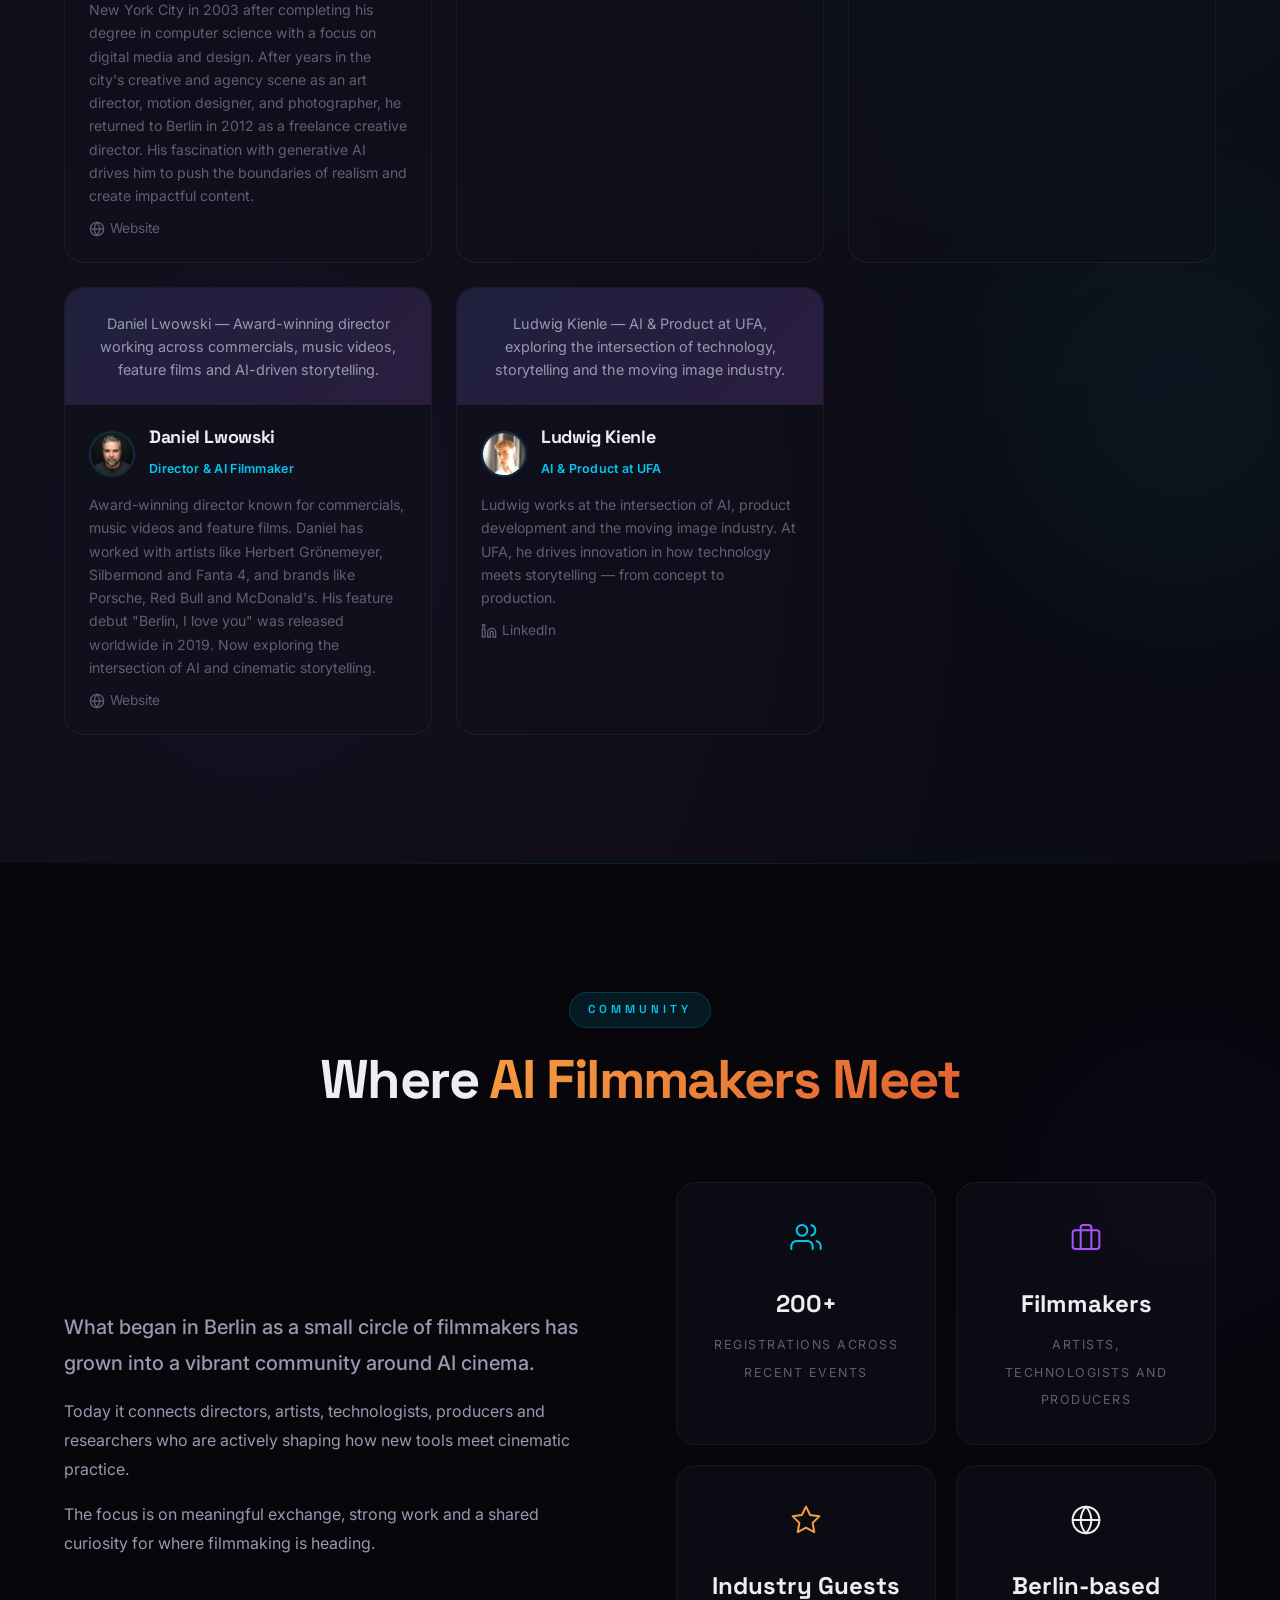
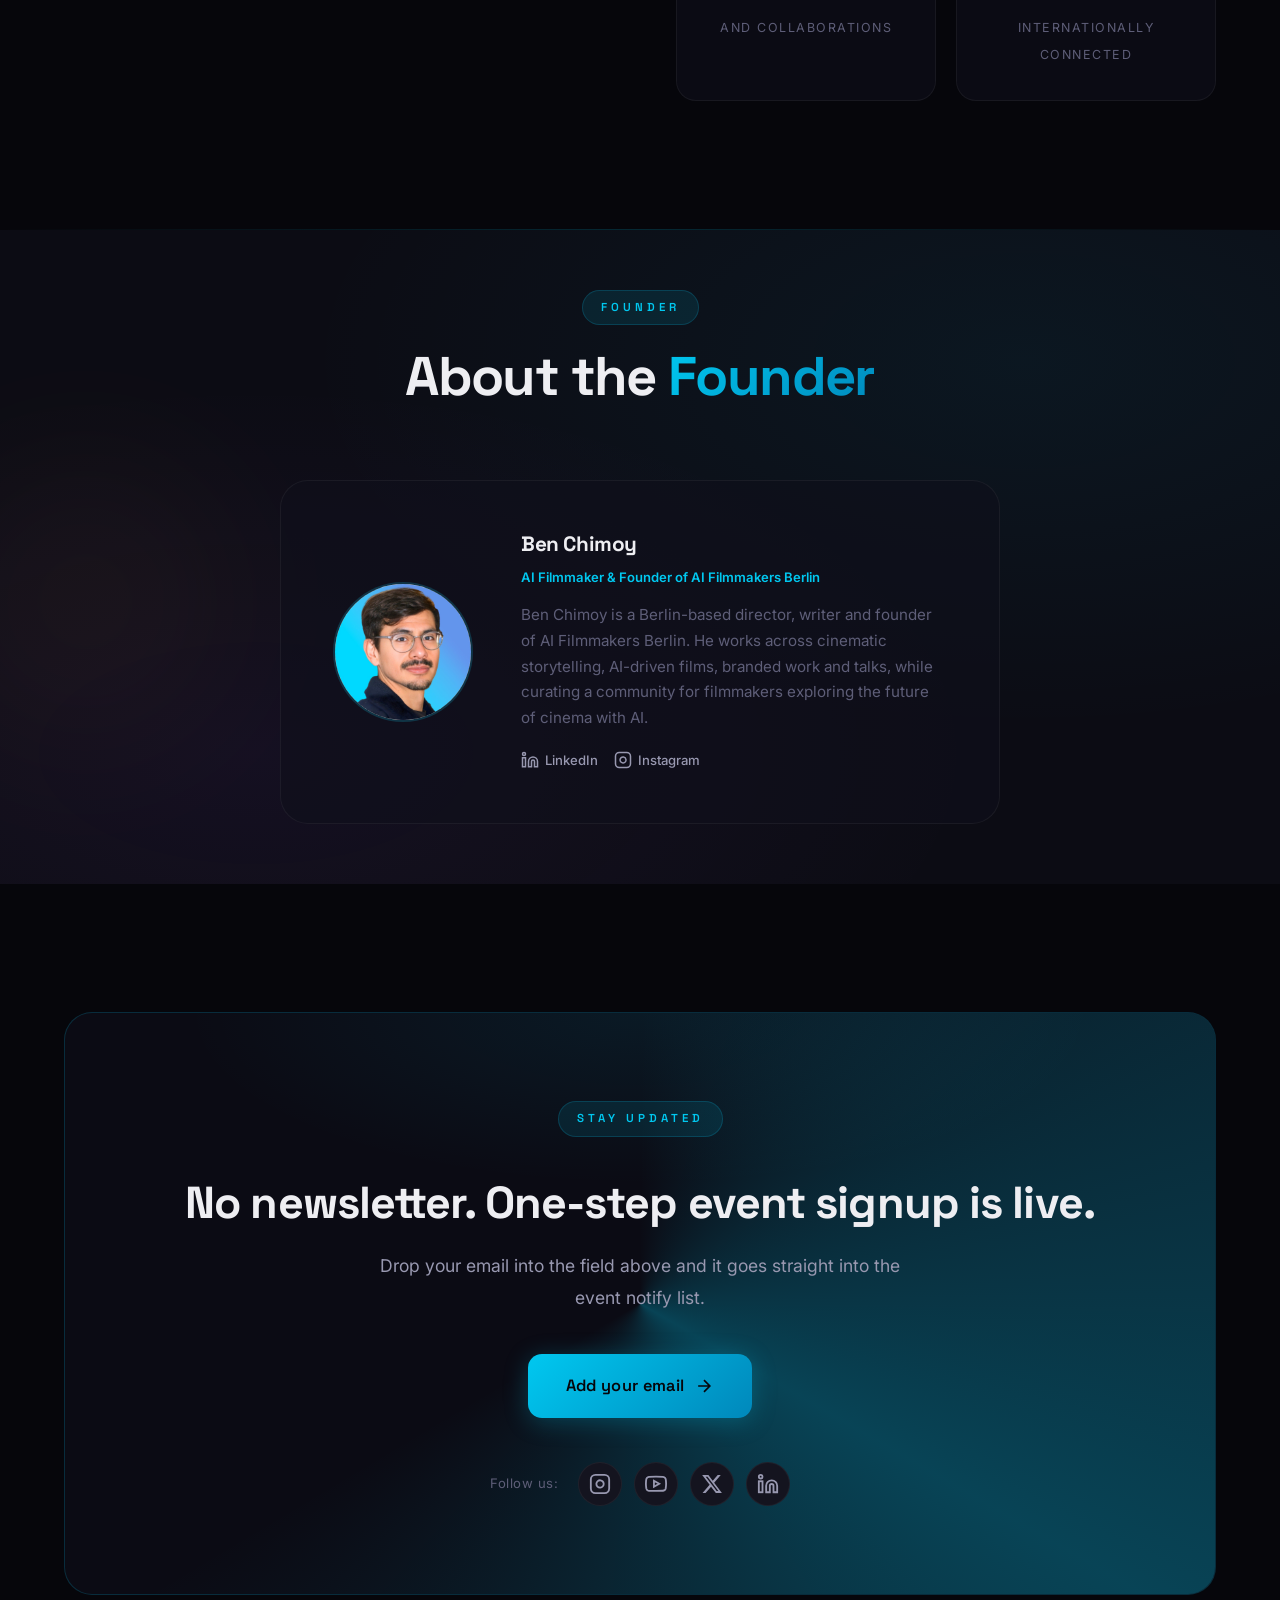
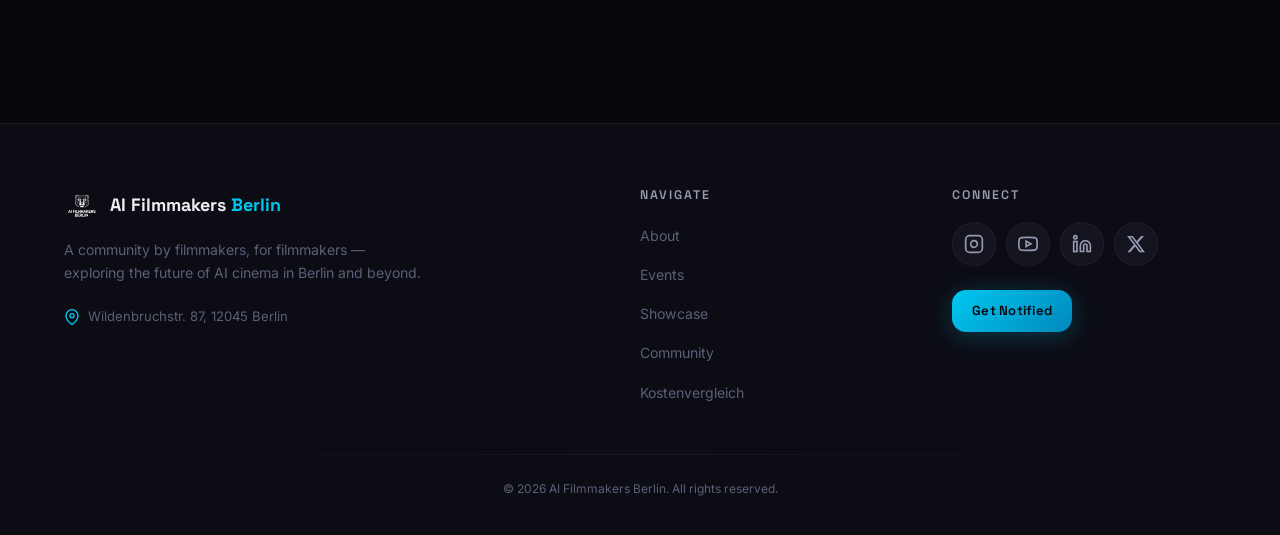
==== commit bc2ab76c: "Use Ben's Fall Session post text verbatim Co-Authored-By: Claude Opus 5.5 <noreply@anthropic.com> Cl" ====
--- a/index.html
+++ b/index.html
@@ -431,8 +431,8 @@
                     <h4 style="margin-bottom: 4px;">AI Filmmakers Berlin Fall Session</h4>
                     <div style="font-size: 0.85rem; color: var(--text-muted); margin-bottom: 12px; font-weight: 500;">17
                         September 2026, Delphi LUX, Berlin</div>
-                    <p>Our first cinema session: AI films on the big screen at Delphi LUX, with as many voices from the community as possible. With CapCut, supported by PROMPTR.</p>
-                    <span class="past-event-tag">Cinema Screening</span>
+                    <p>Our first cinema session: a completely packed Delphi LUX, films by 13 filmmakers, a workflow presentation and our second Audience Award, won by Mark Wachholz. With CapCut, supported by PROMPTR.</p>
+                    <span class="past-event-tag">Cinema Screening & Audience Award</span>
                 </a>
                 <a href="runway-aif-screening-2026.html" class="past-event-card"
                     style="text-decoration: none; color: inherit; display: block;">
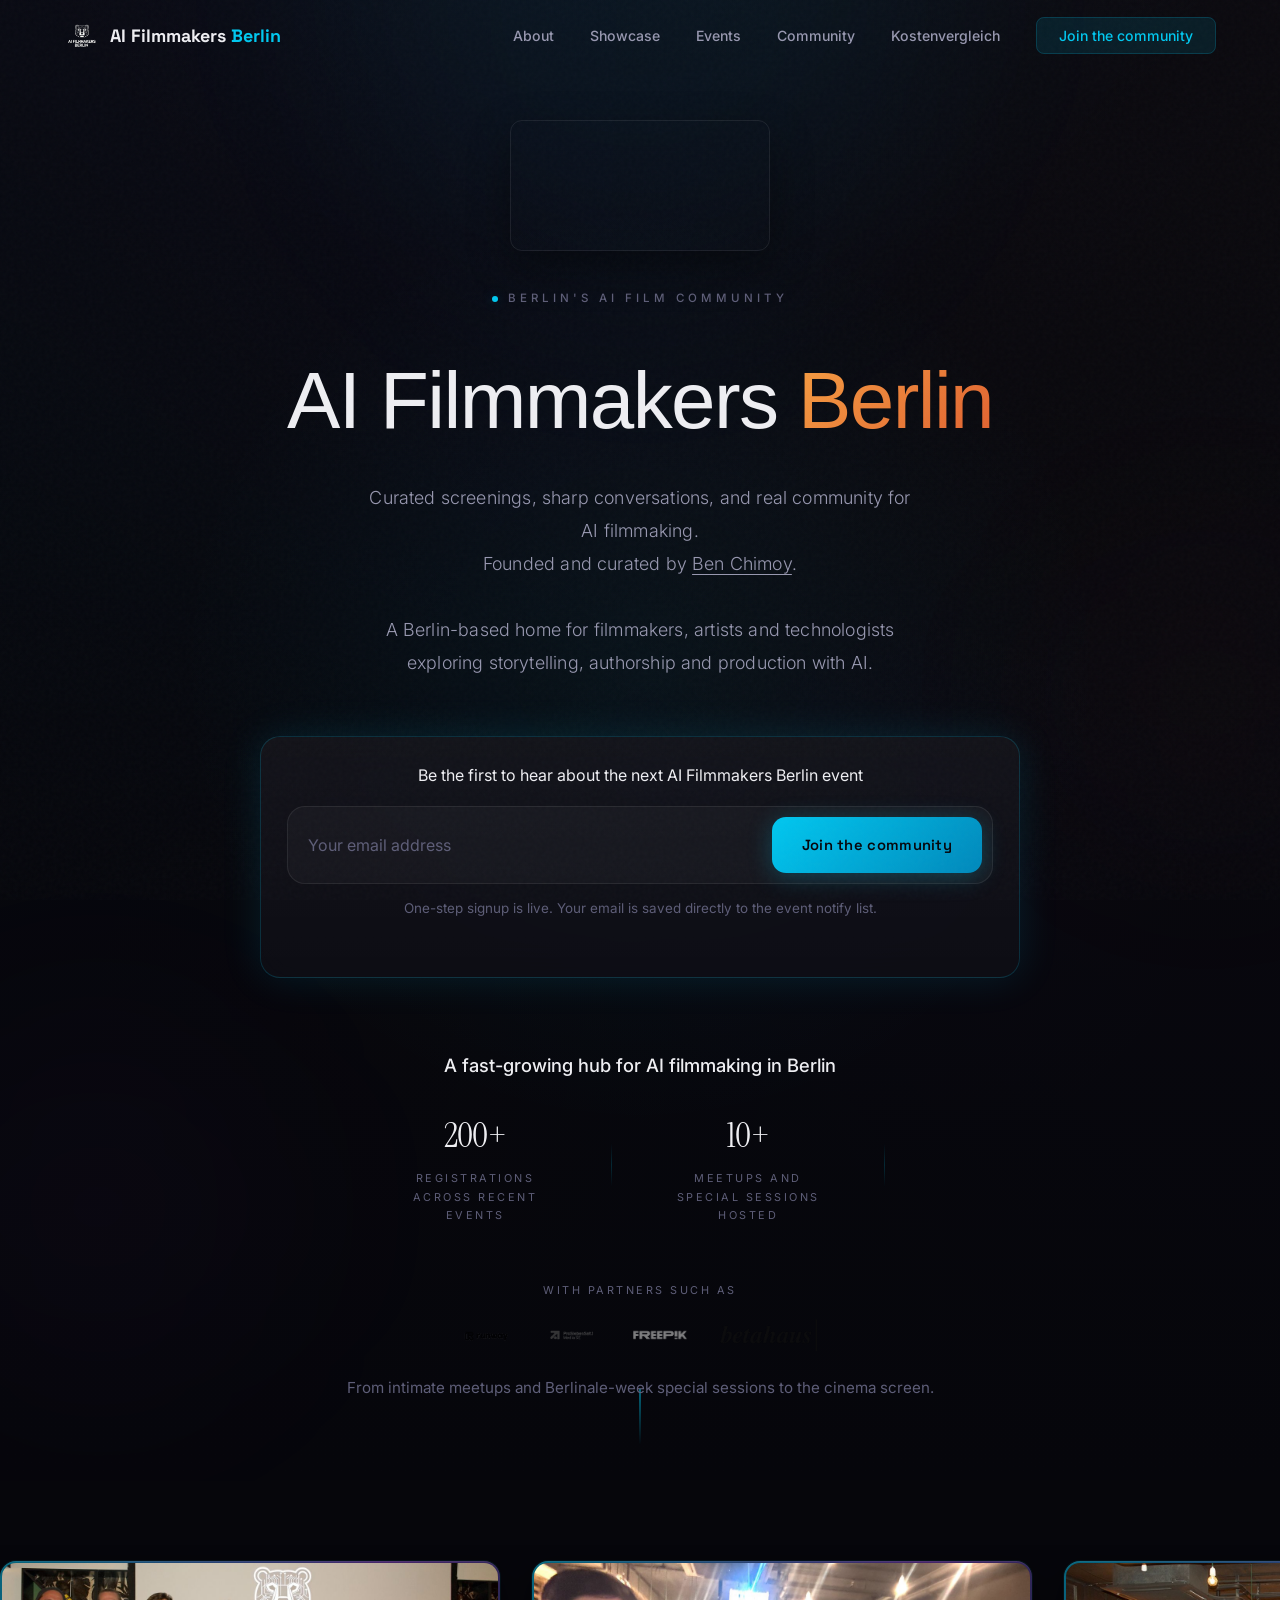
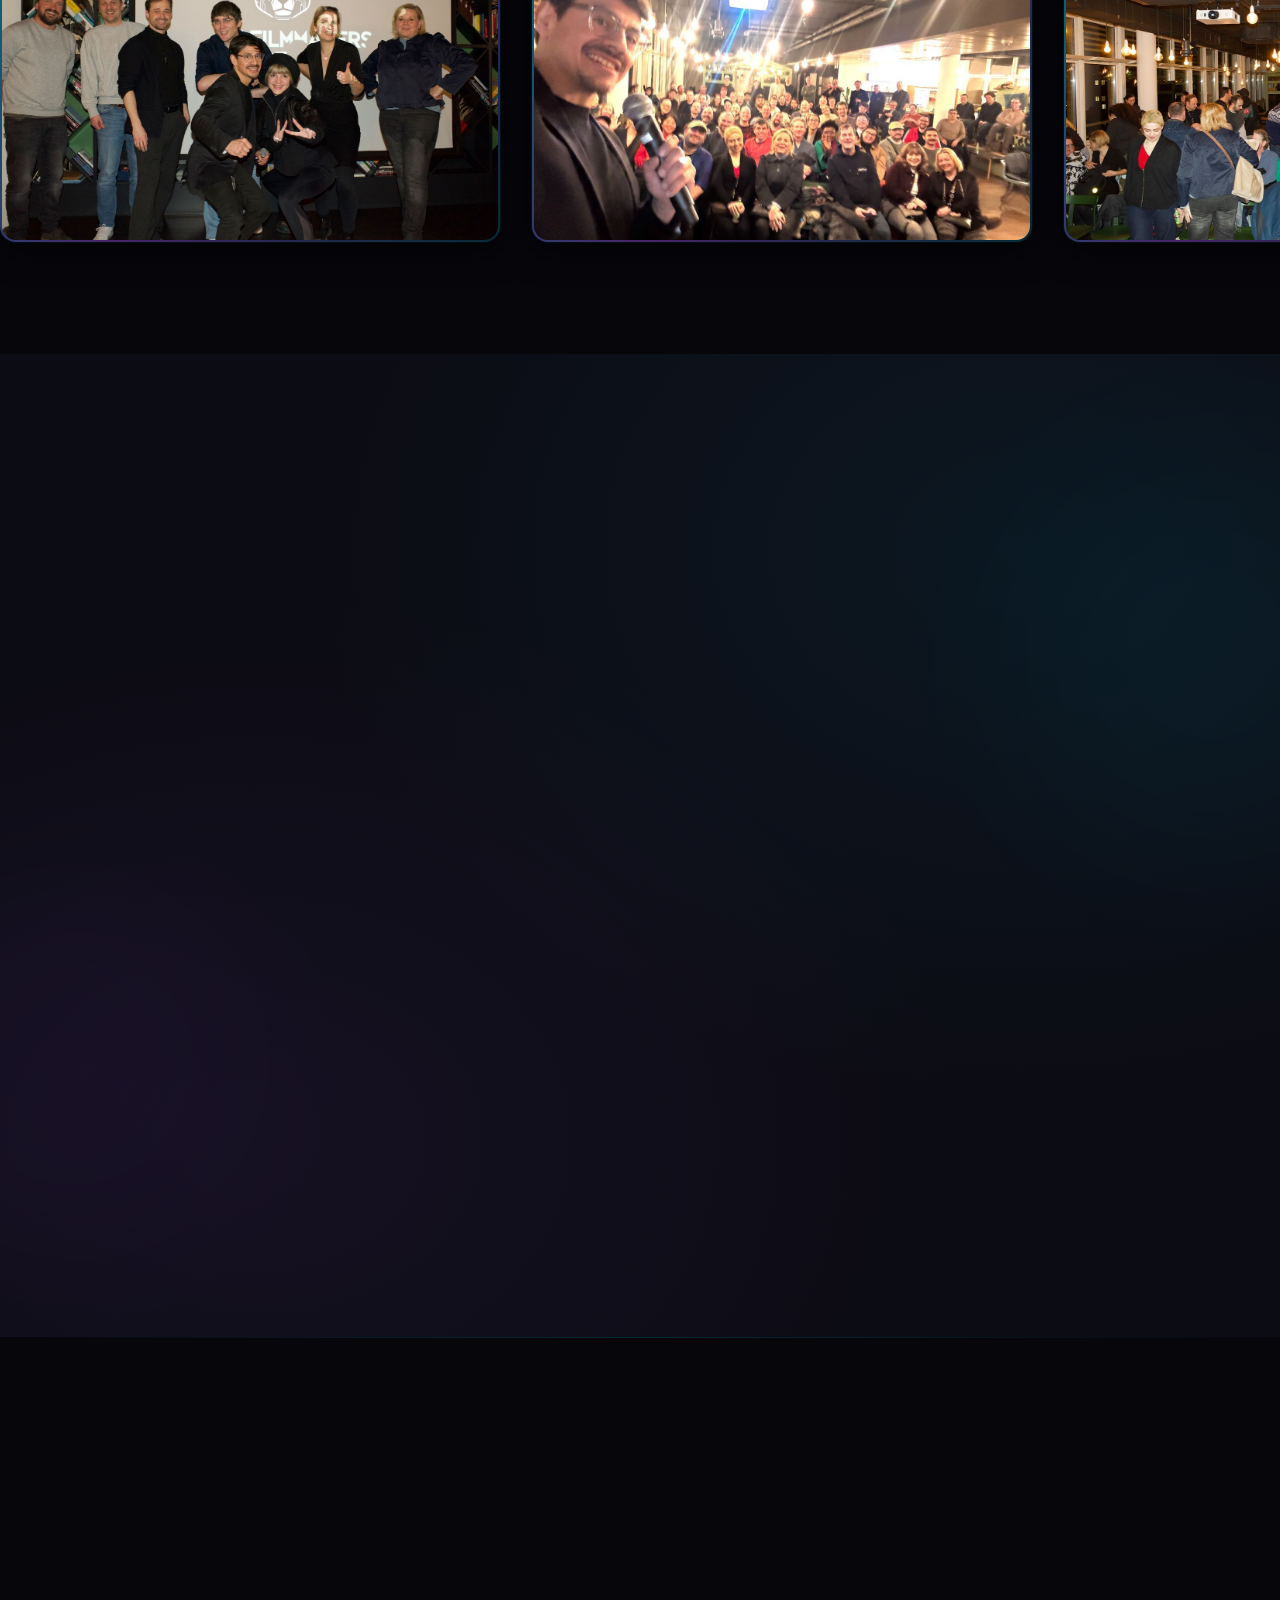
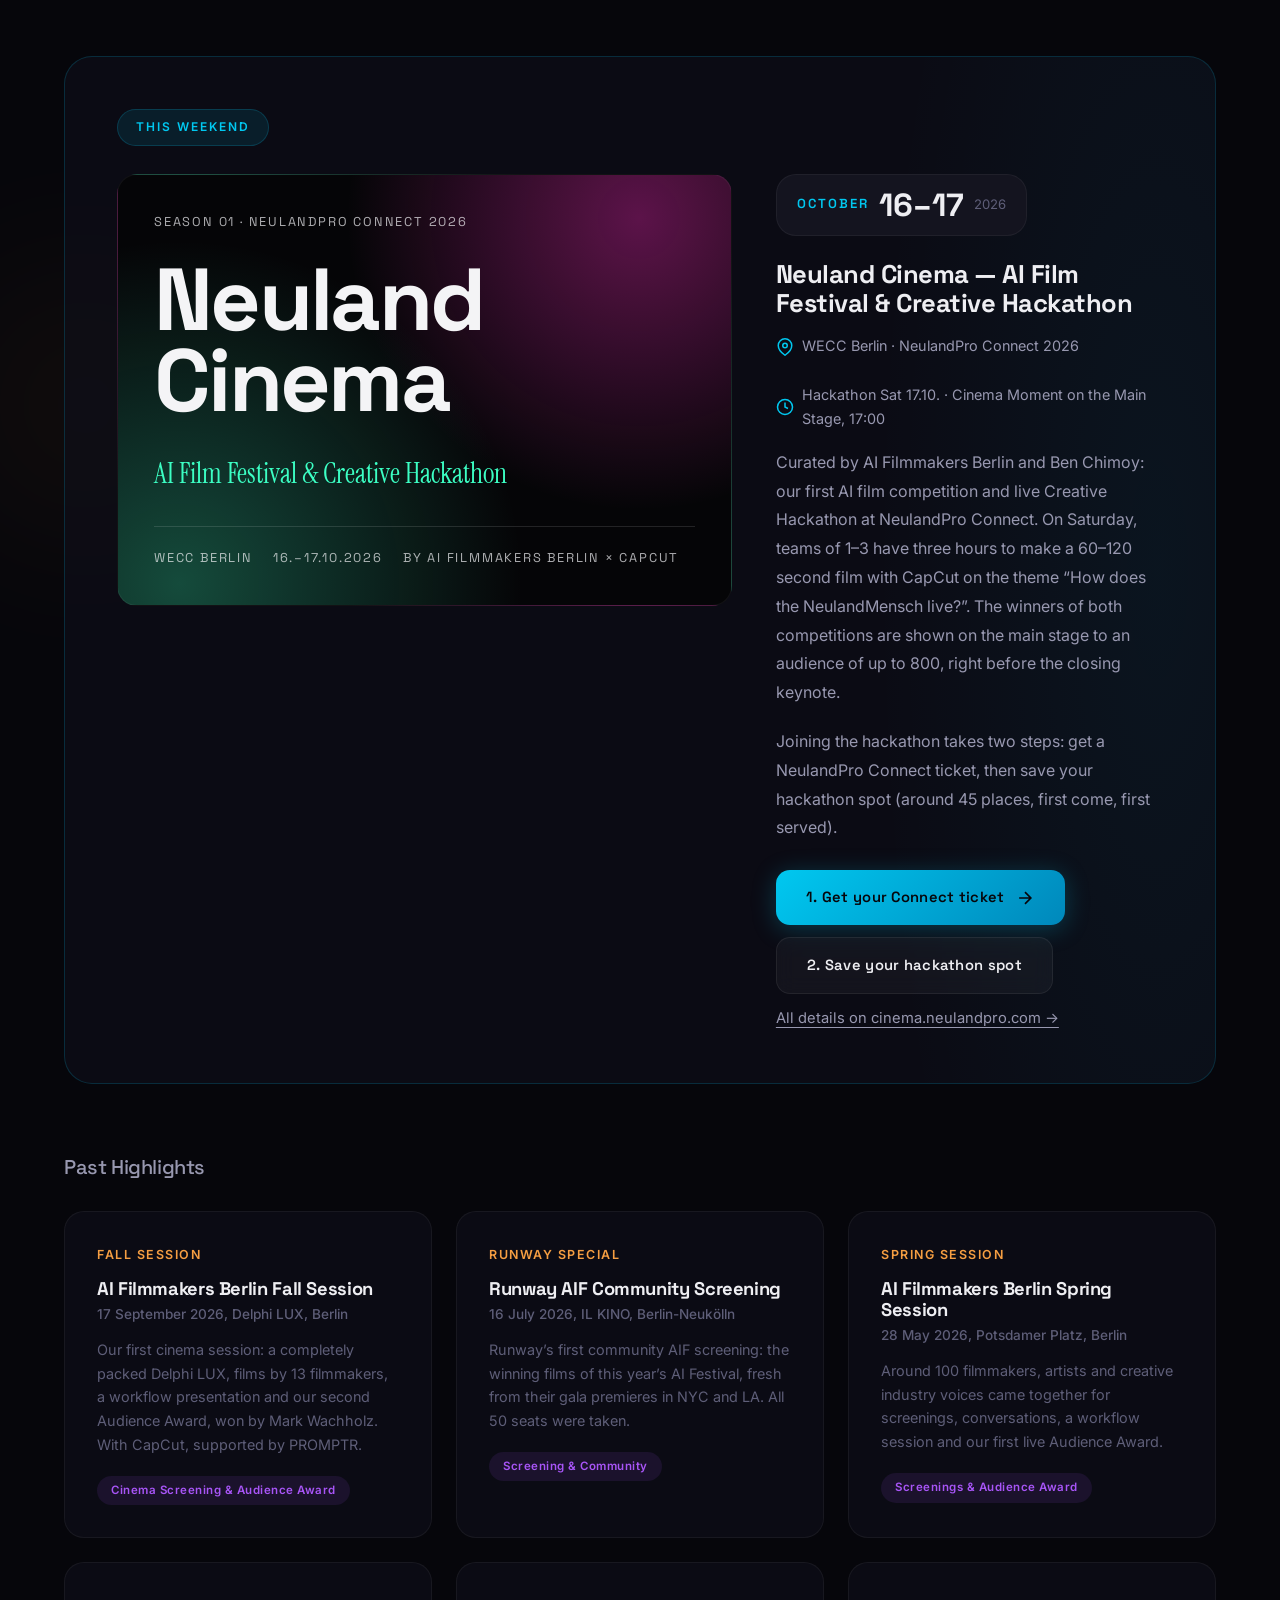
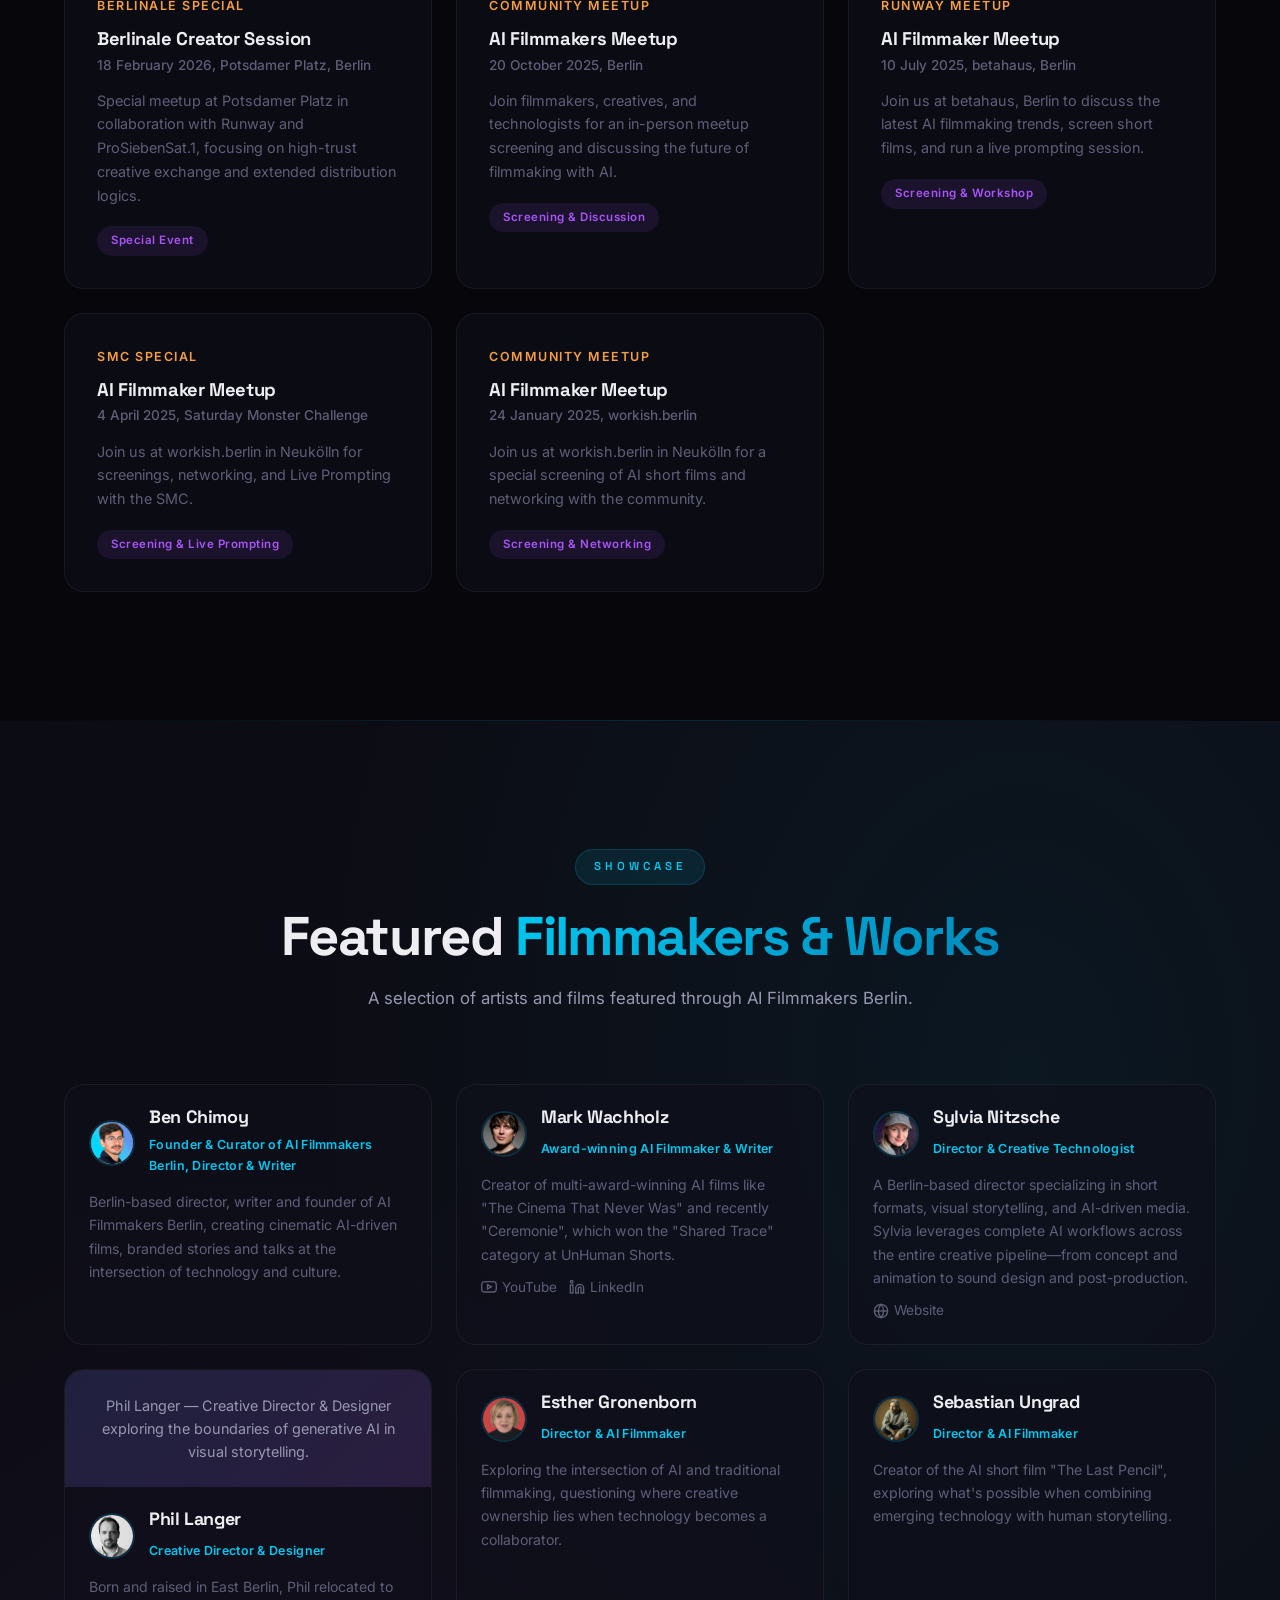
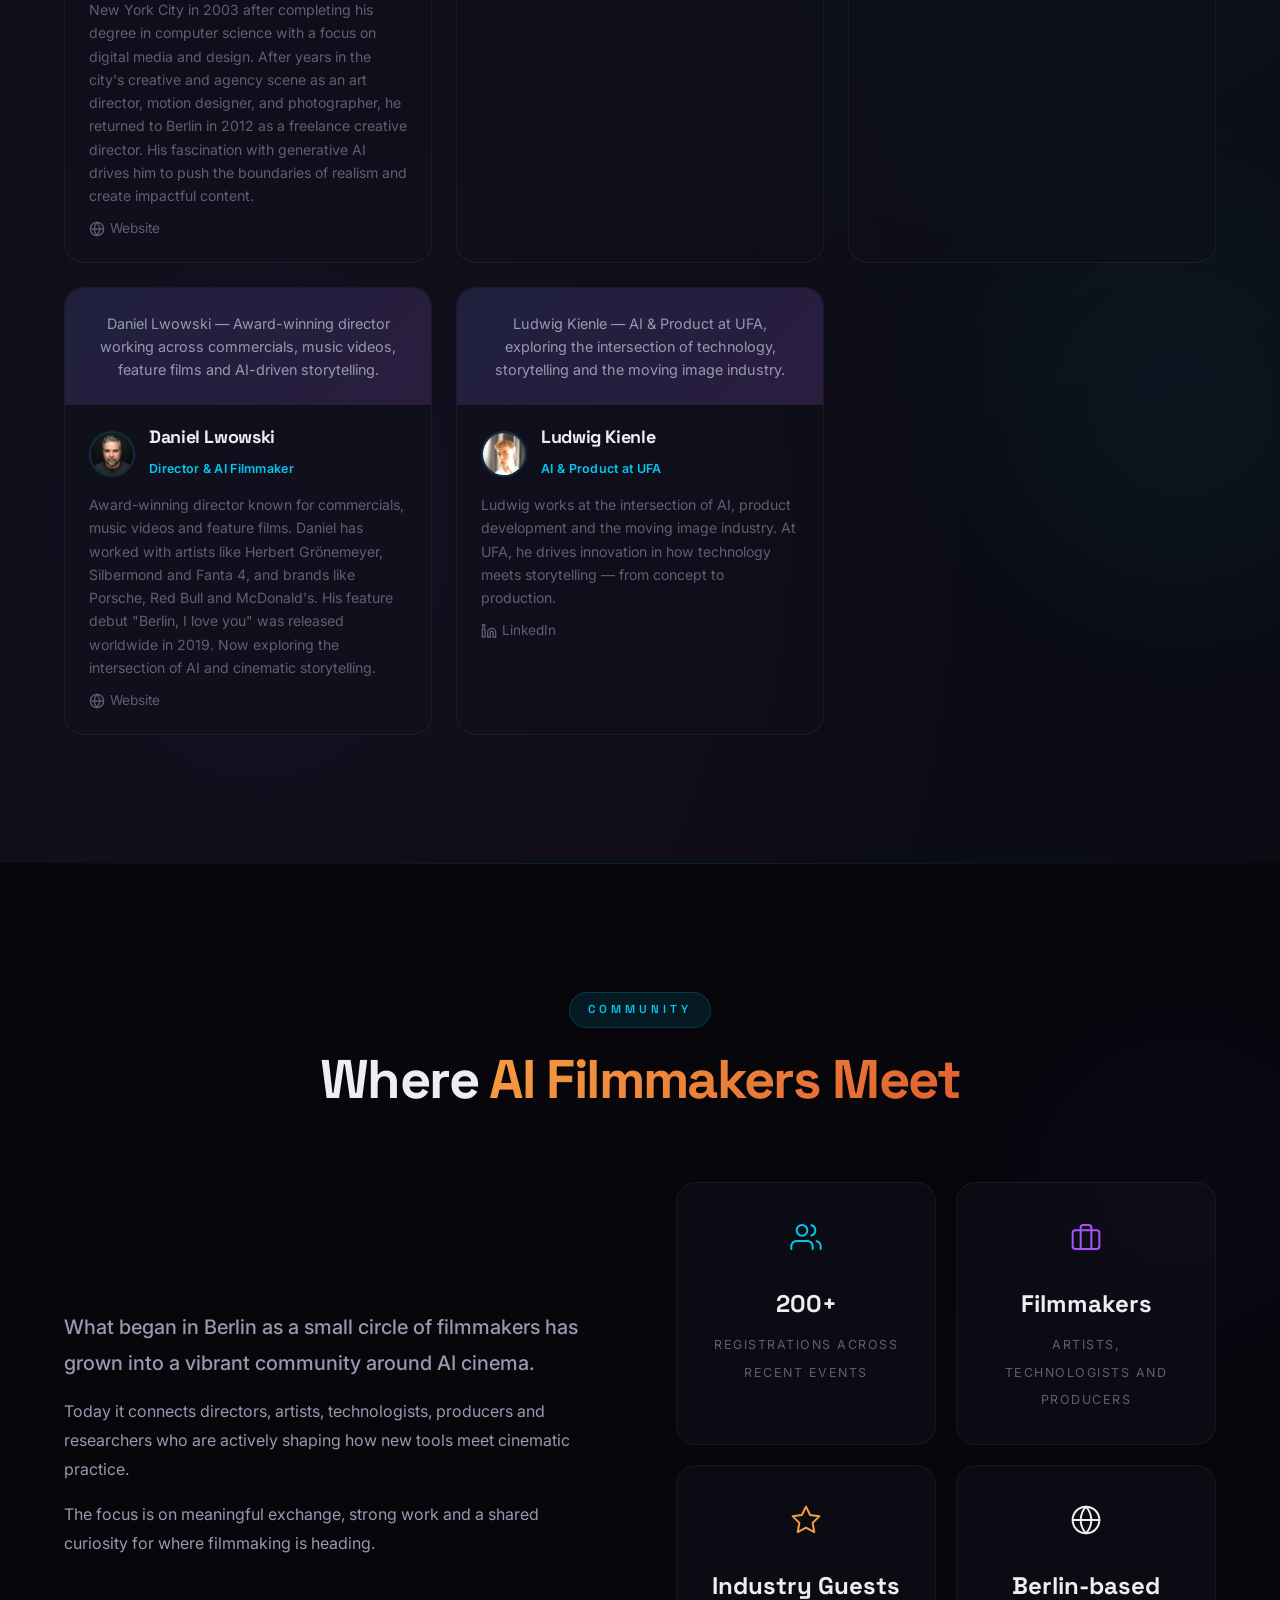
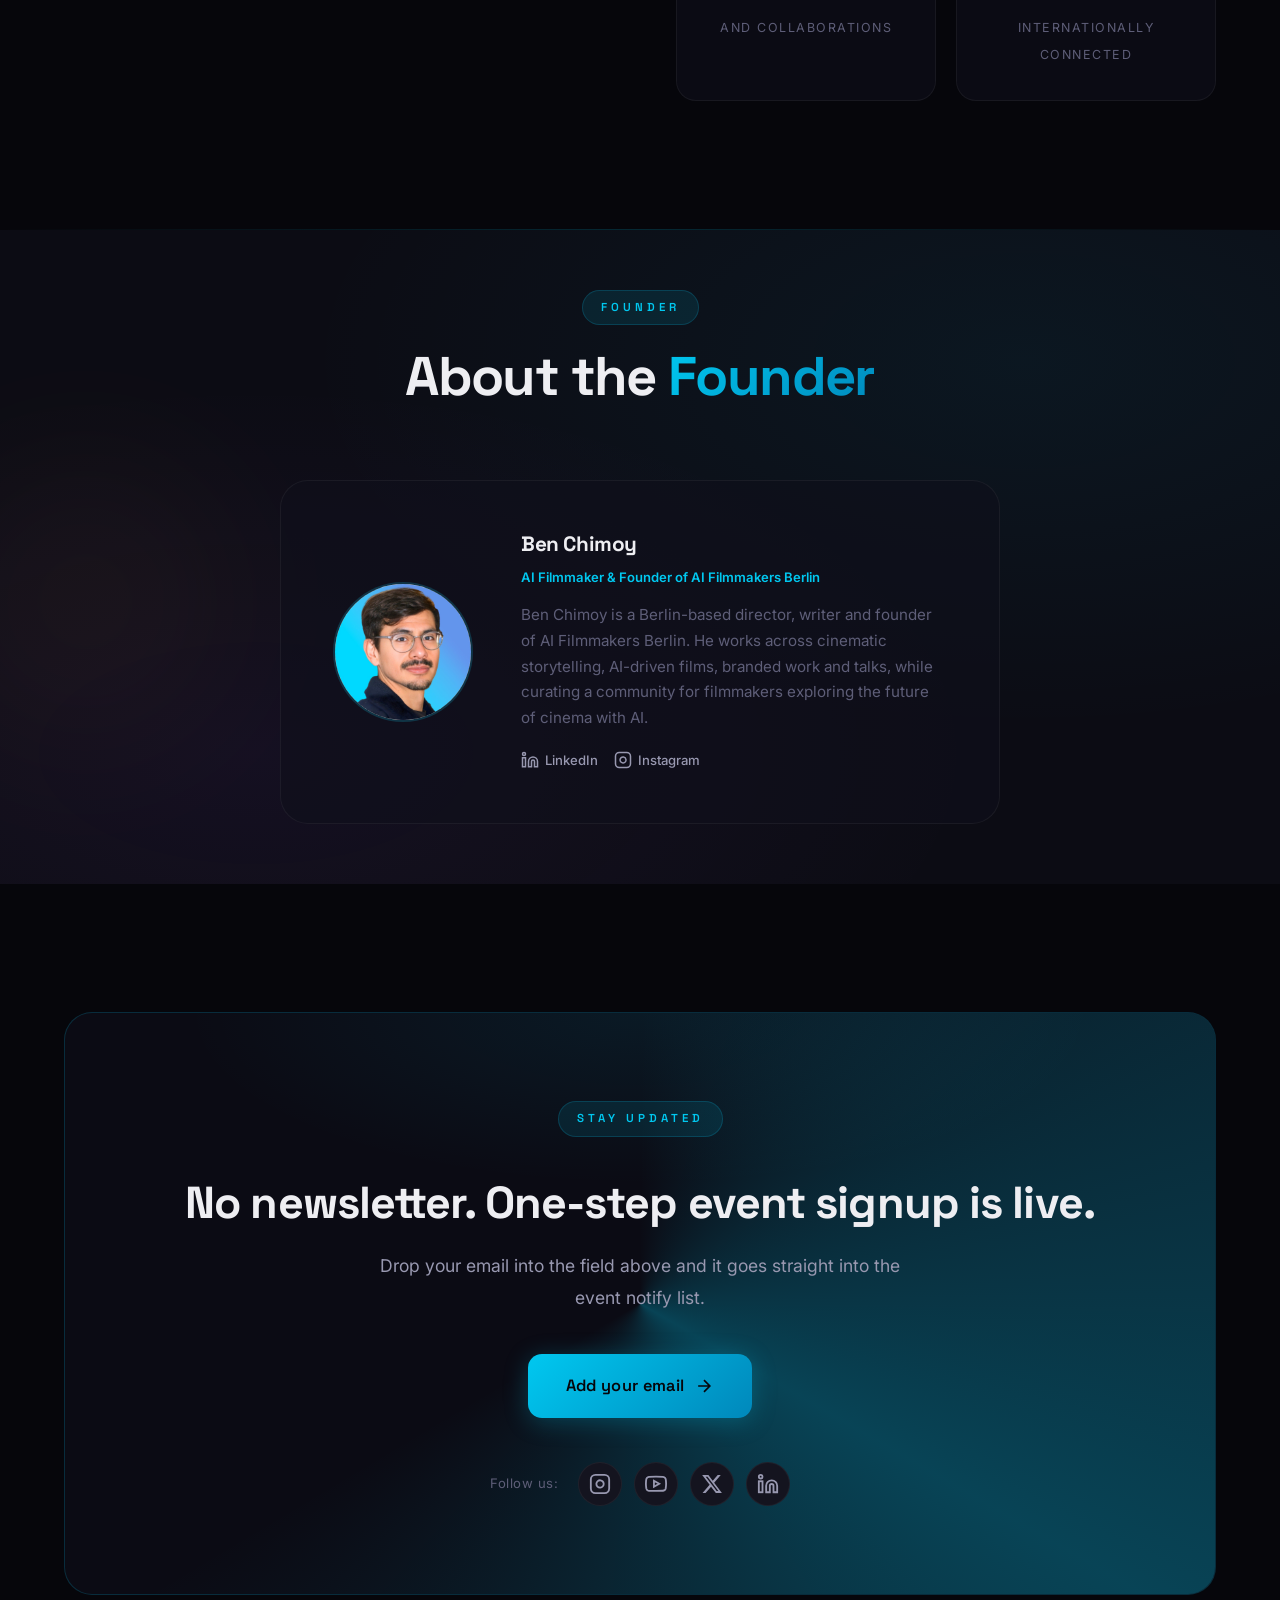
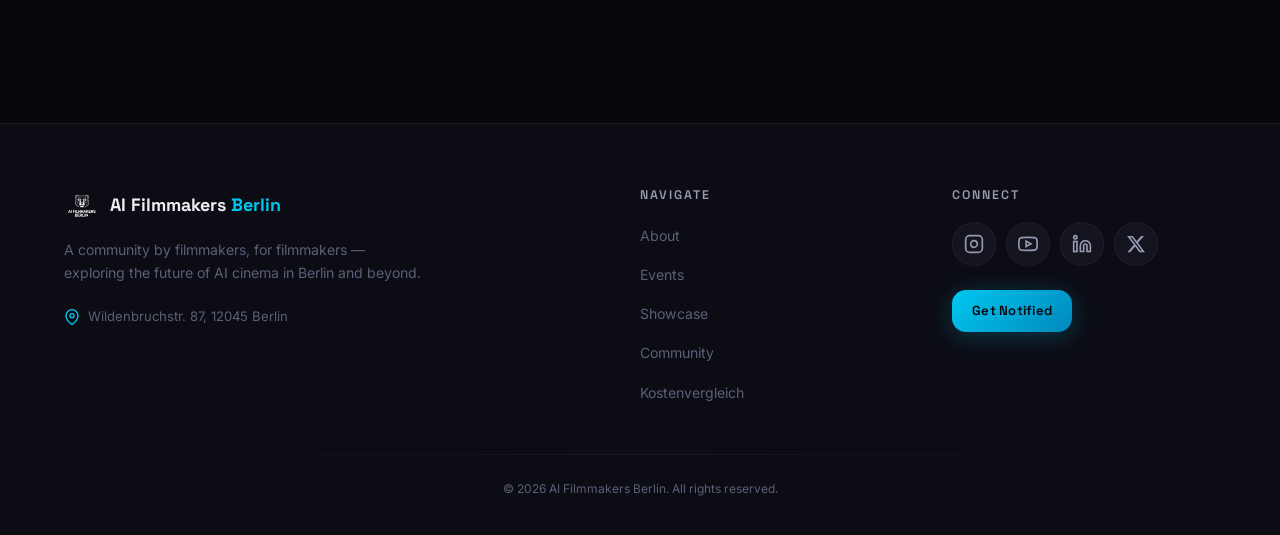
==== commit 04f61c12: "Add Gerome Defrance's Fall Session photos - New hero: group photo on stage in front of the Fall 2026" ====
--- a/index.html
+++ b/index.html
@@ -233,6 +233,15 @@
                         alt="AI Filmmakers Berlin networking" loading="lazy"></div>
                 <div class="carousel-slide"><img src="Ben%20Chimoy%20LinkedIn%20(4).jpeg"
                         alt="AI Filmmakers Berlin meetup" loading="lazy"></div>
+                <div class="carousel-slide"><img src="gallery/Fall-Session-2026/group-on-stage.jpg"
+                        alt="Filmmakers and organizers on stage at the AI Filmmakers Berlin Fall Session"
+                        loading="lazy" decoding="async"></div>
+                <div class="carousel-slide"><img src="gallery/Fall-Session-2026/audience.jpg"
+                        alt="Packed cinema at the AI Filmmakers Berlin Fall Session at Delphi LUX" loading="lazy"
+                        decoding="async"></div>
+                <div class="carousel-slide"><img class="carousel-image-top"
+                        src="gallery/Fall-Session-2026/ben-chimoy-posters.jpg"
+                        alt="Ben Chimoy in front of the Fall Session posters" loading="lazy" decoding="async"></div>
                 <div class="carousel-slide"><img src="gallery/Runway-AIF-2026/ben-chimoy-intro.jpg"
                         alt="Ben Chimoy welcoming the audience at the Runway AIF Community Screening at IL KINO"
                         loading="lazy" decoding="async"></div>
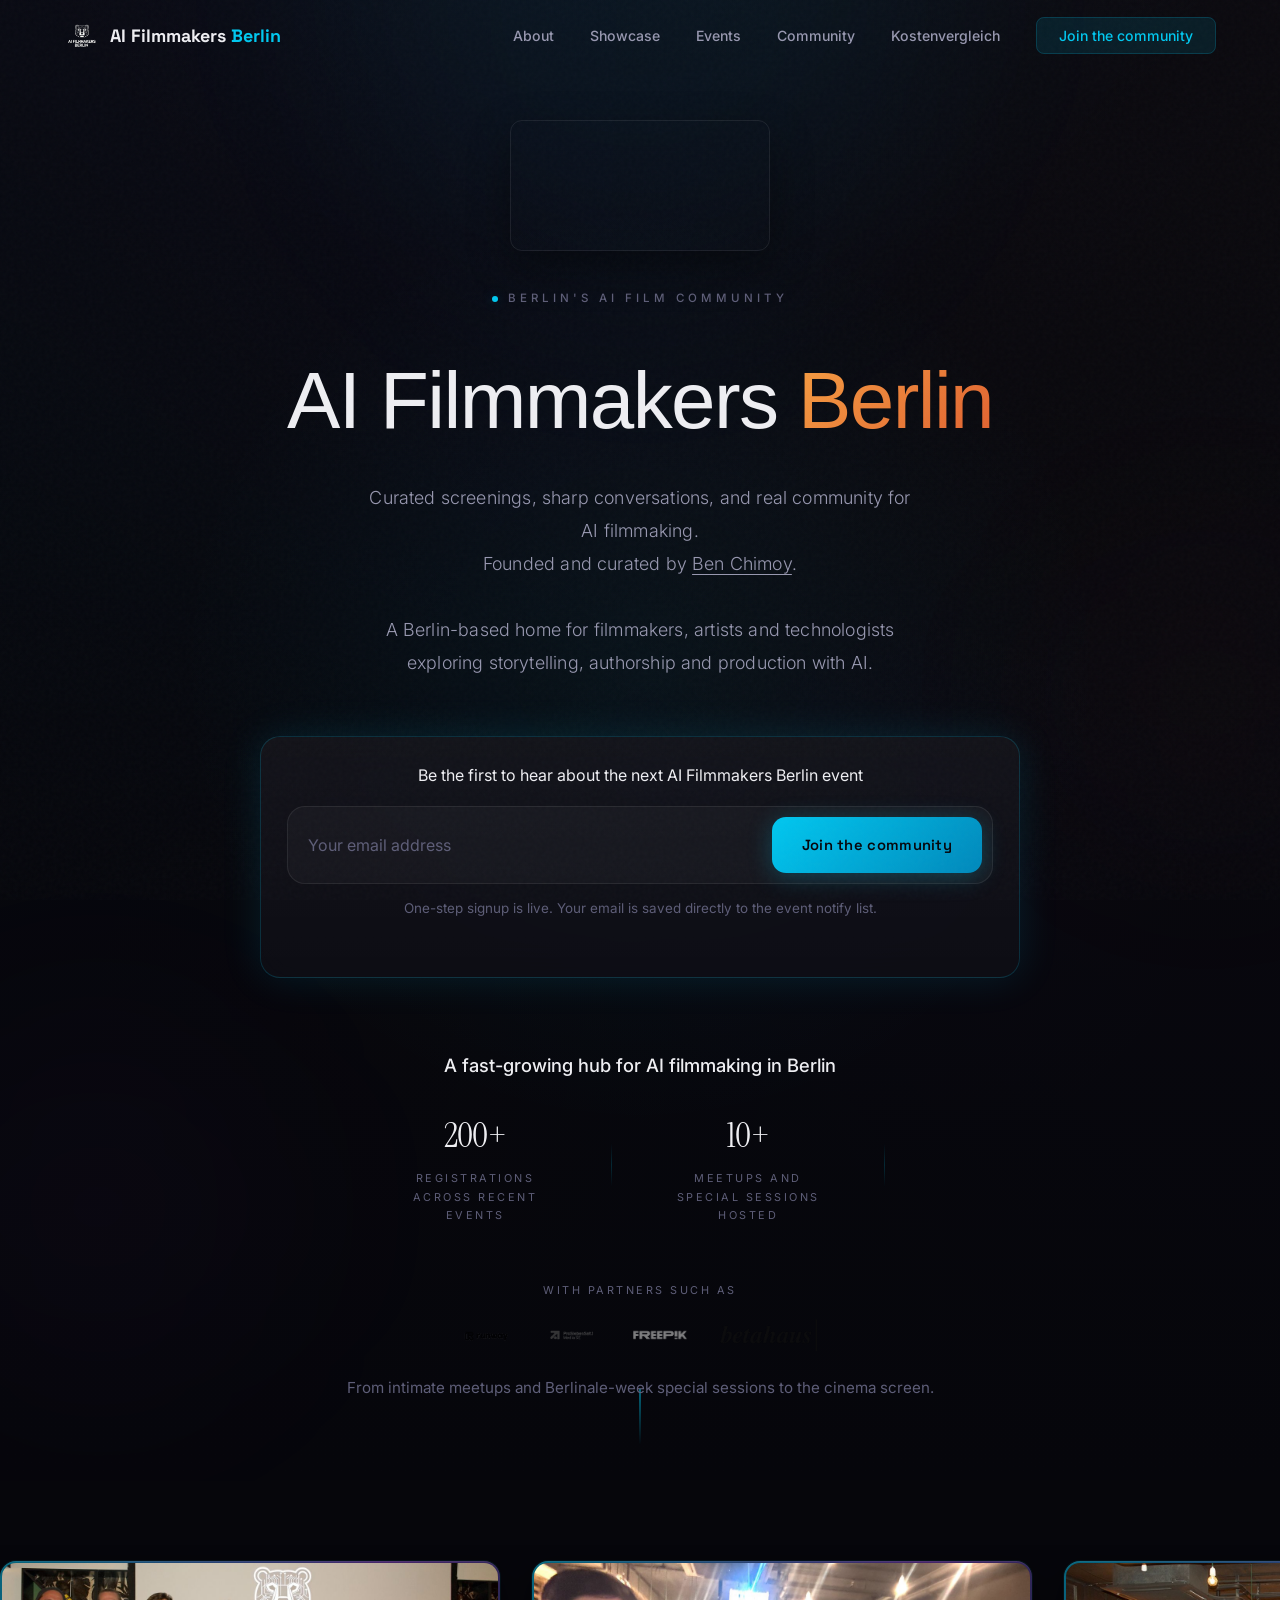
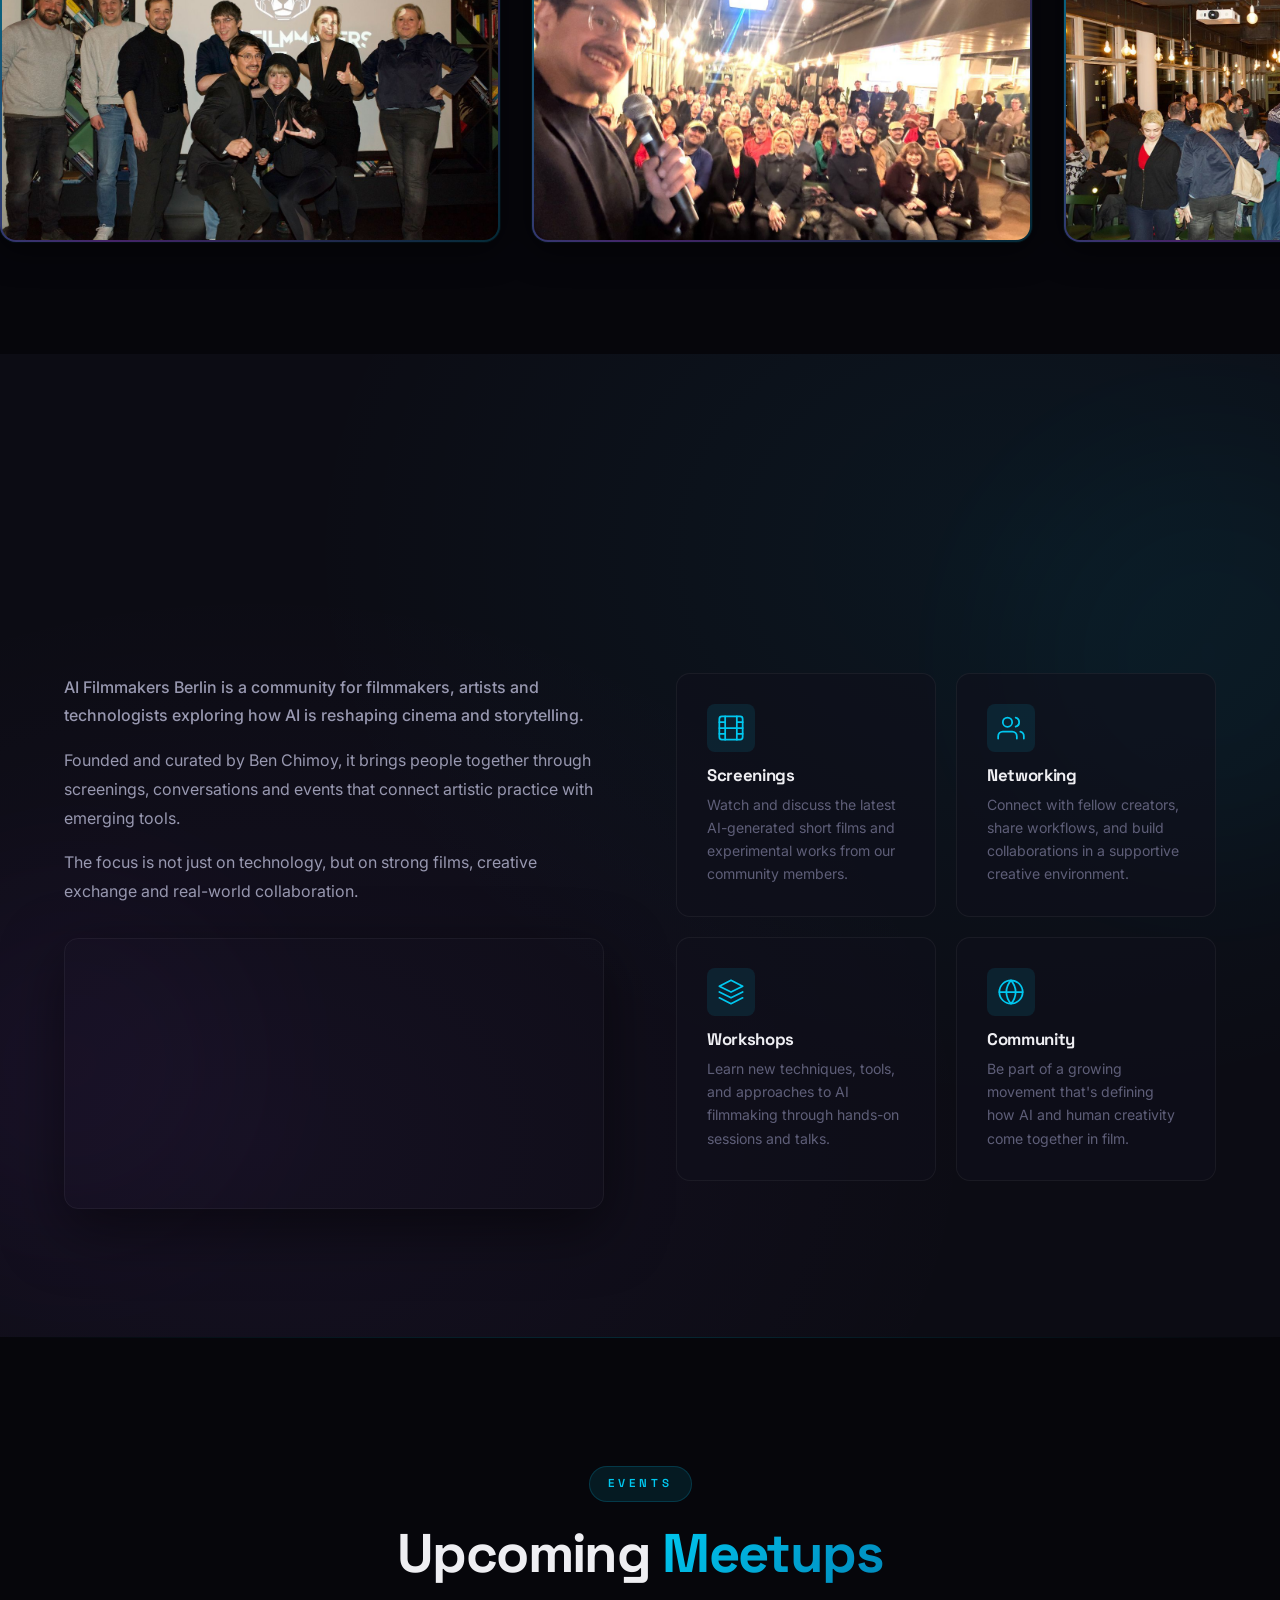
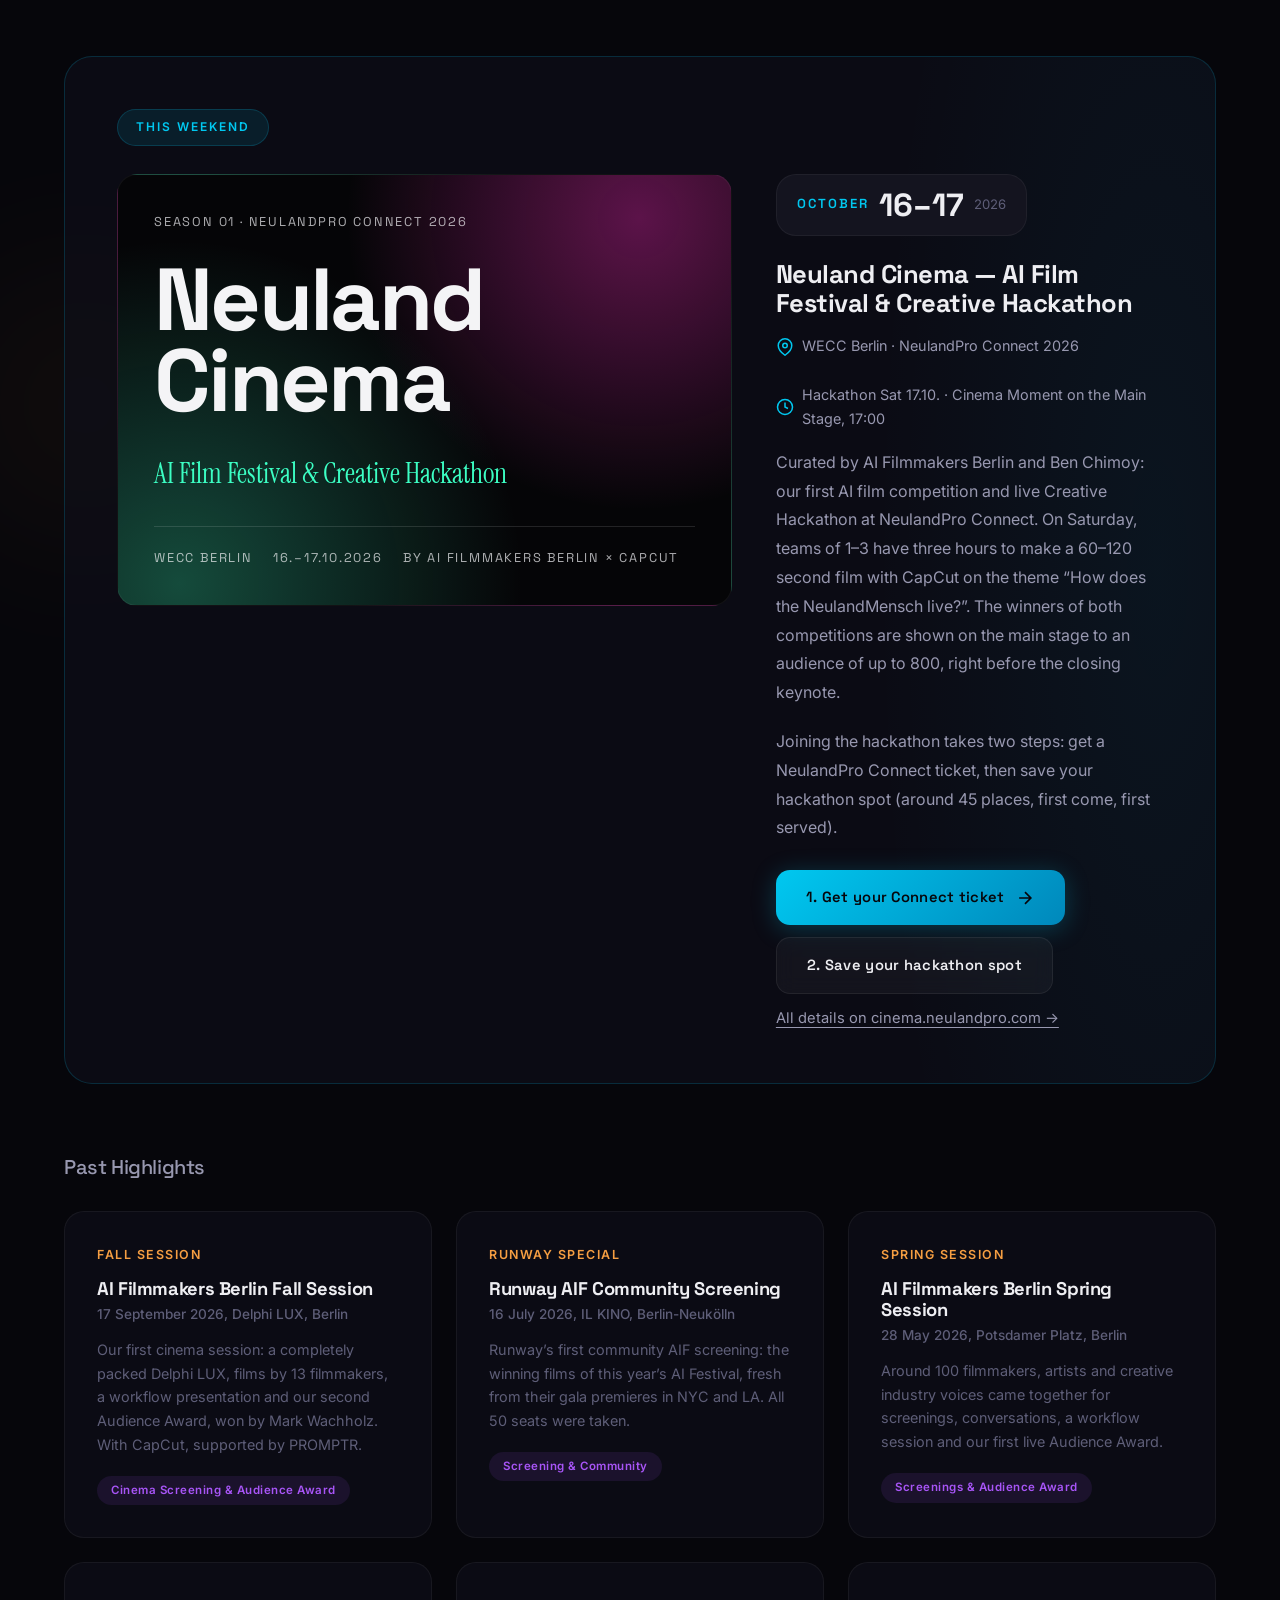
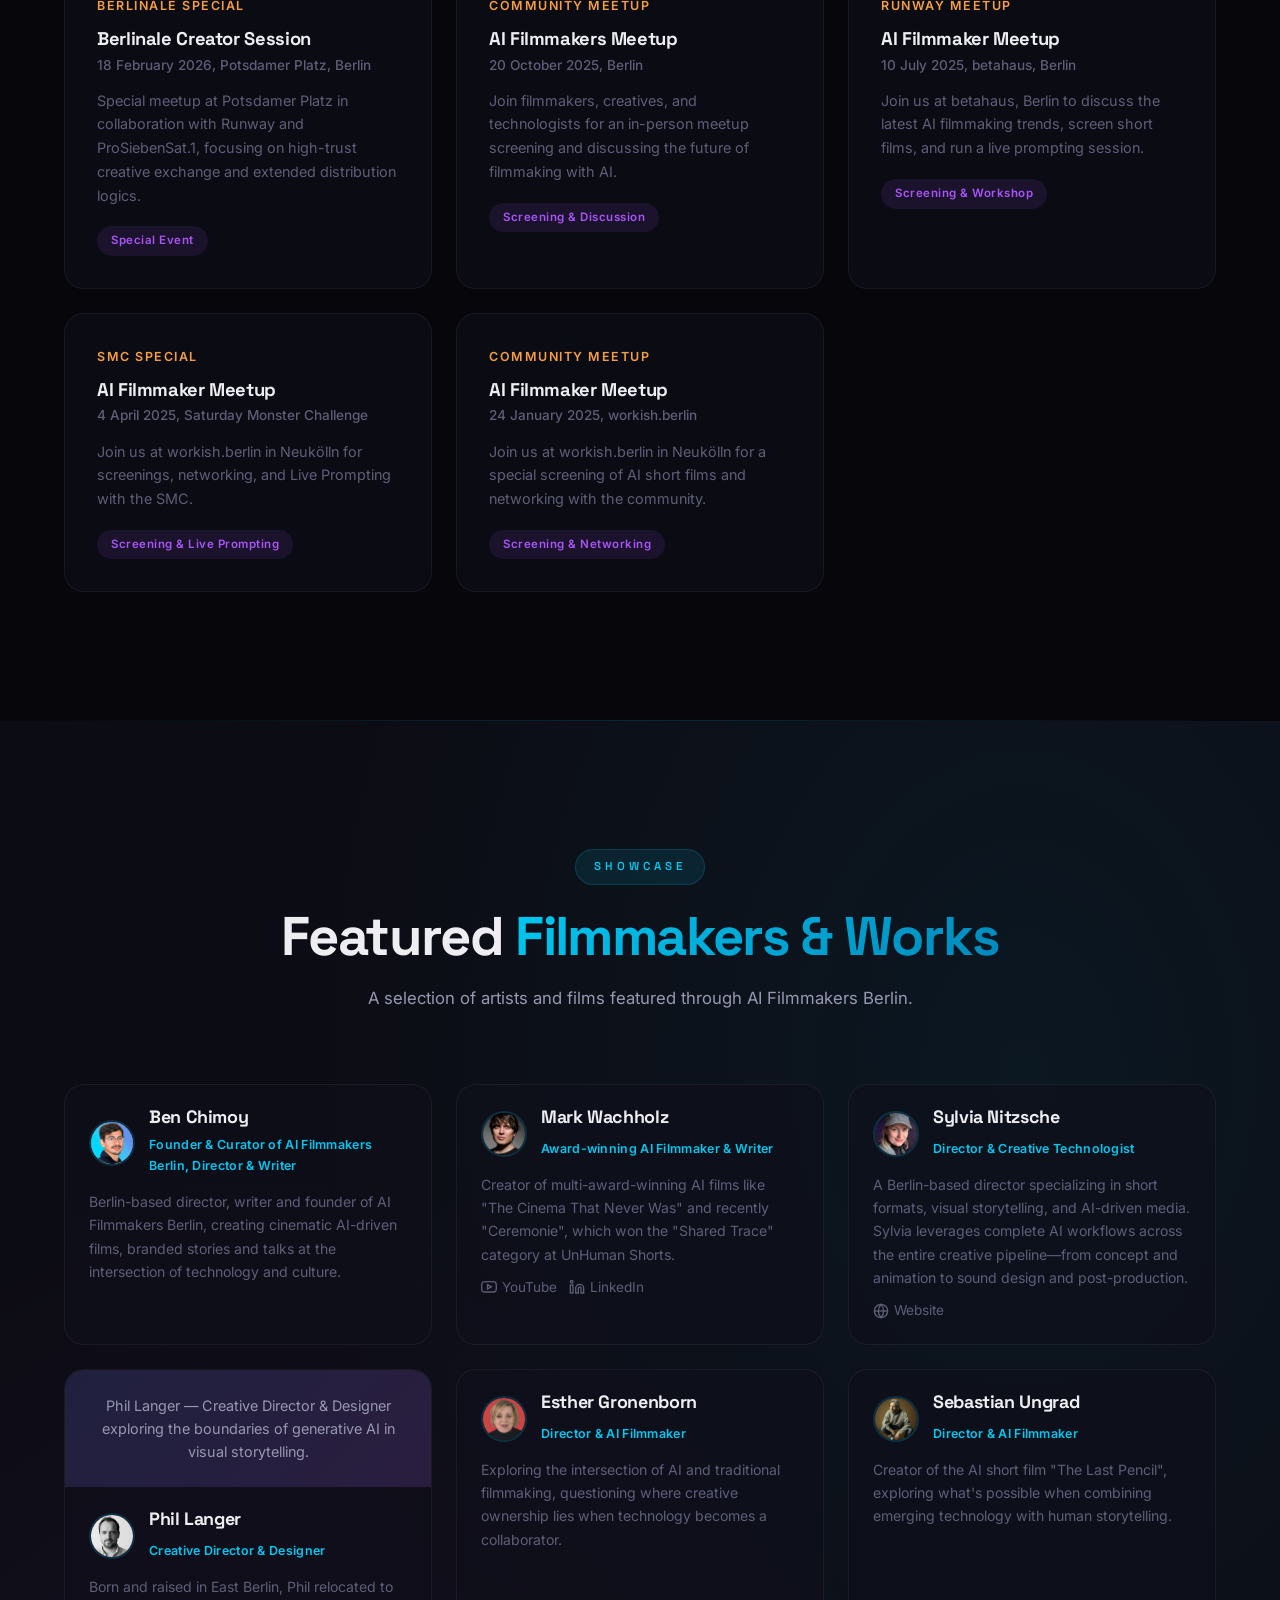
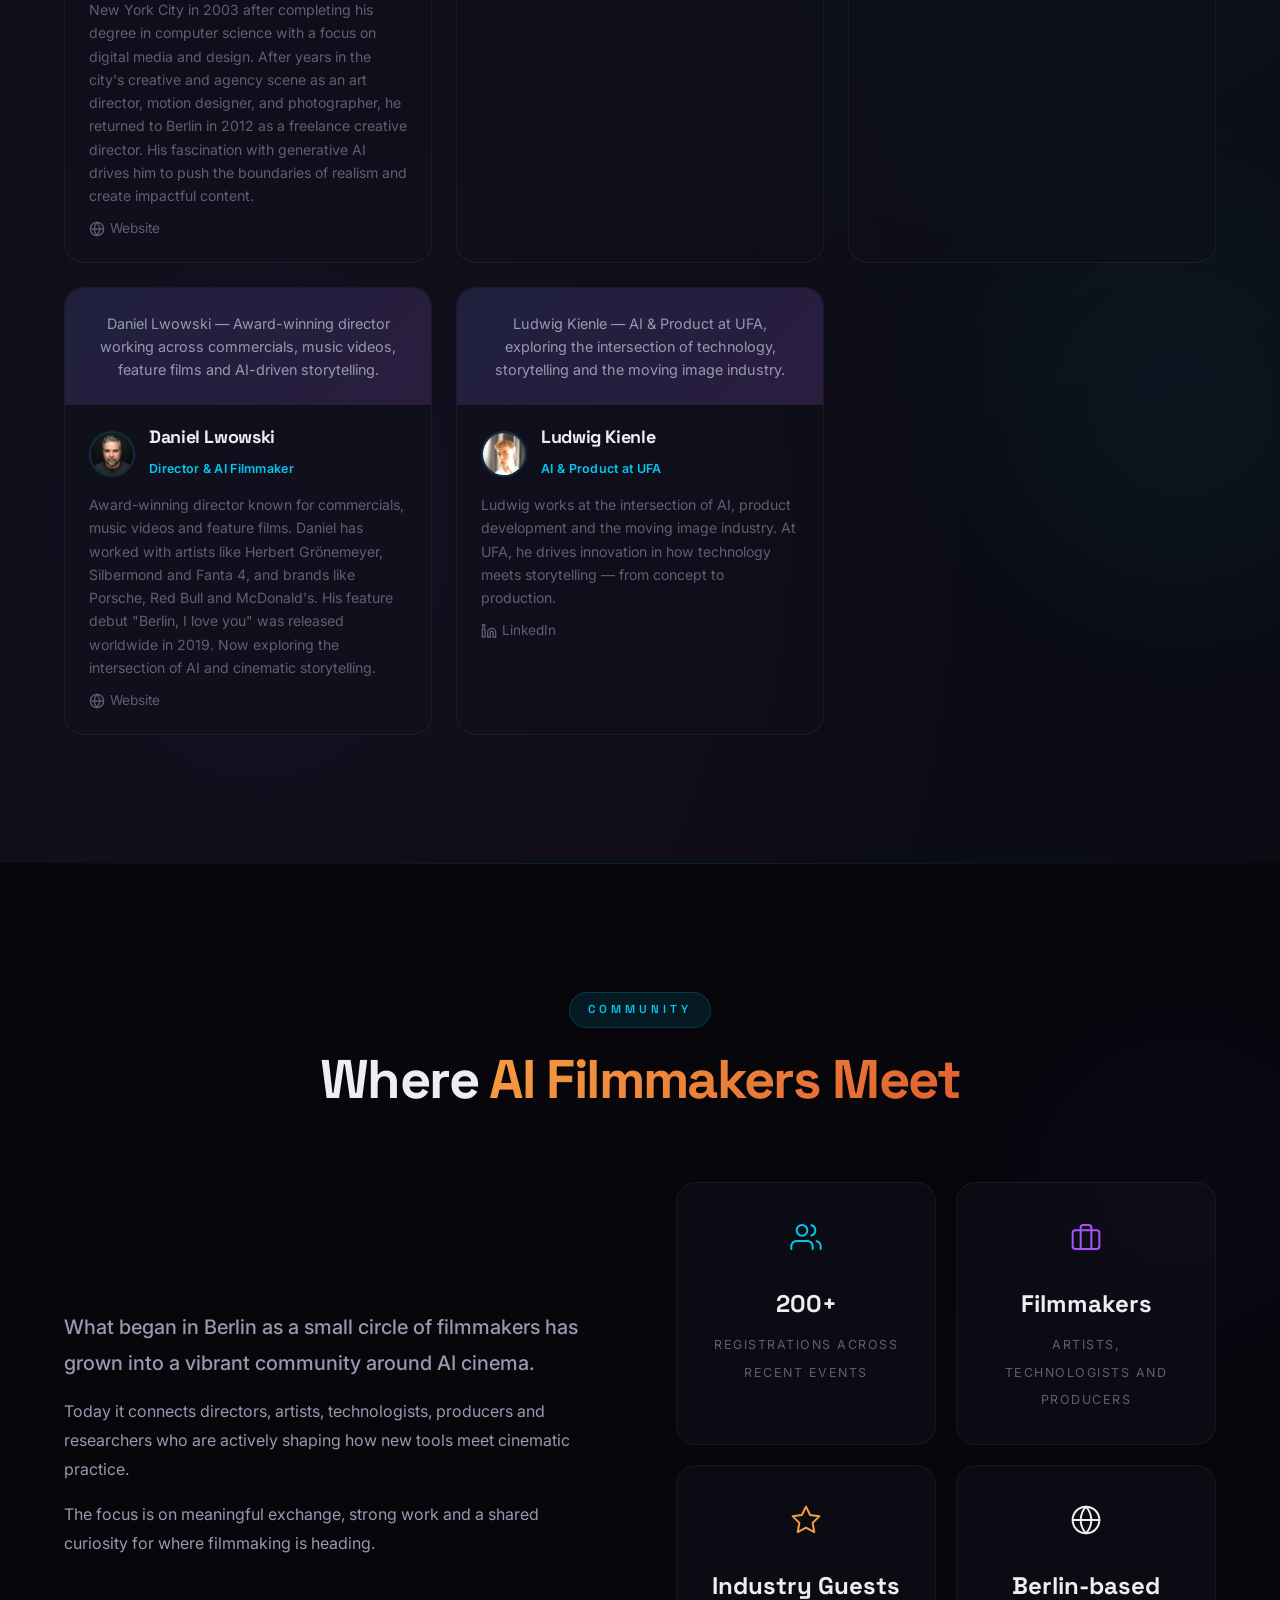
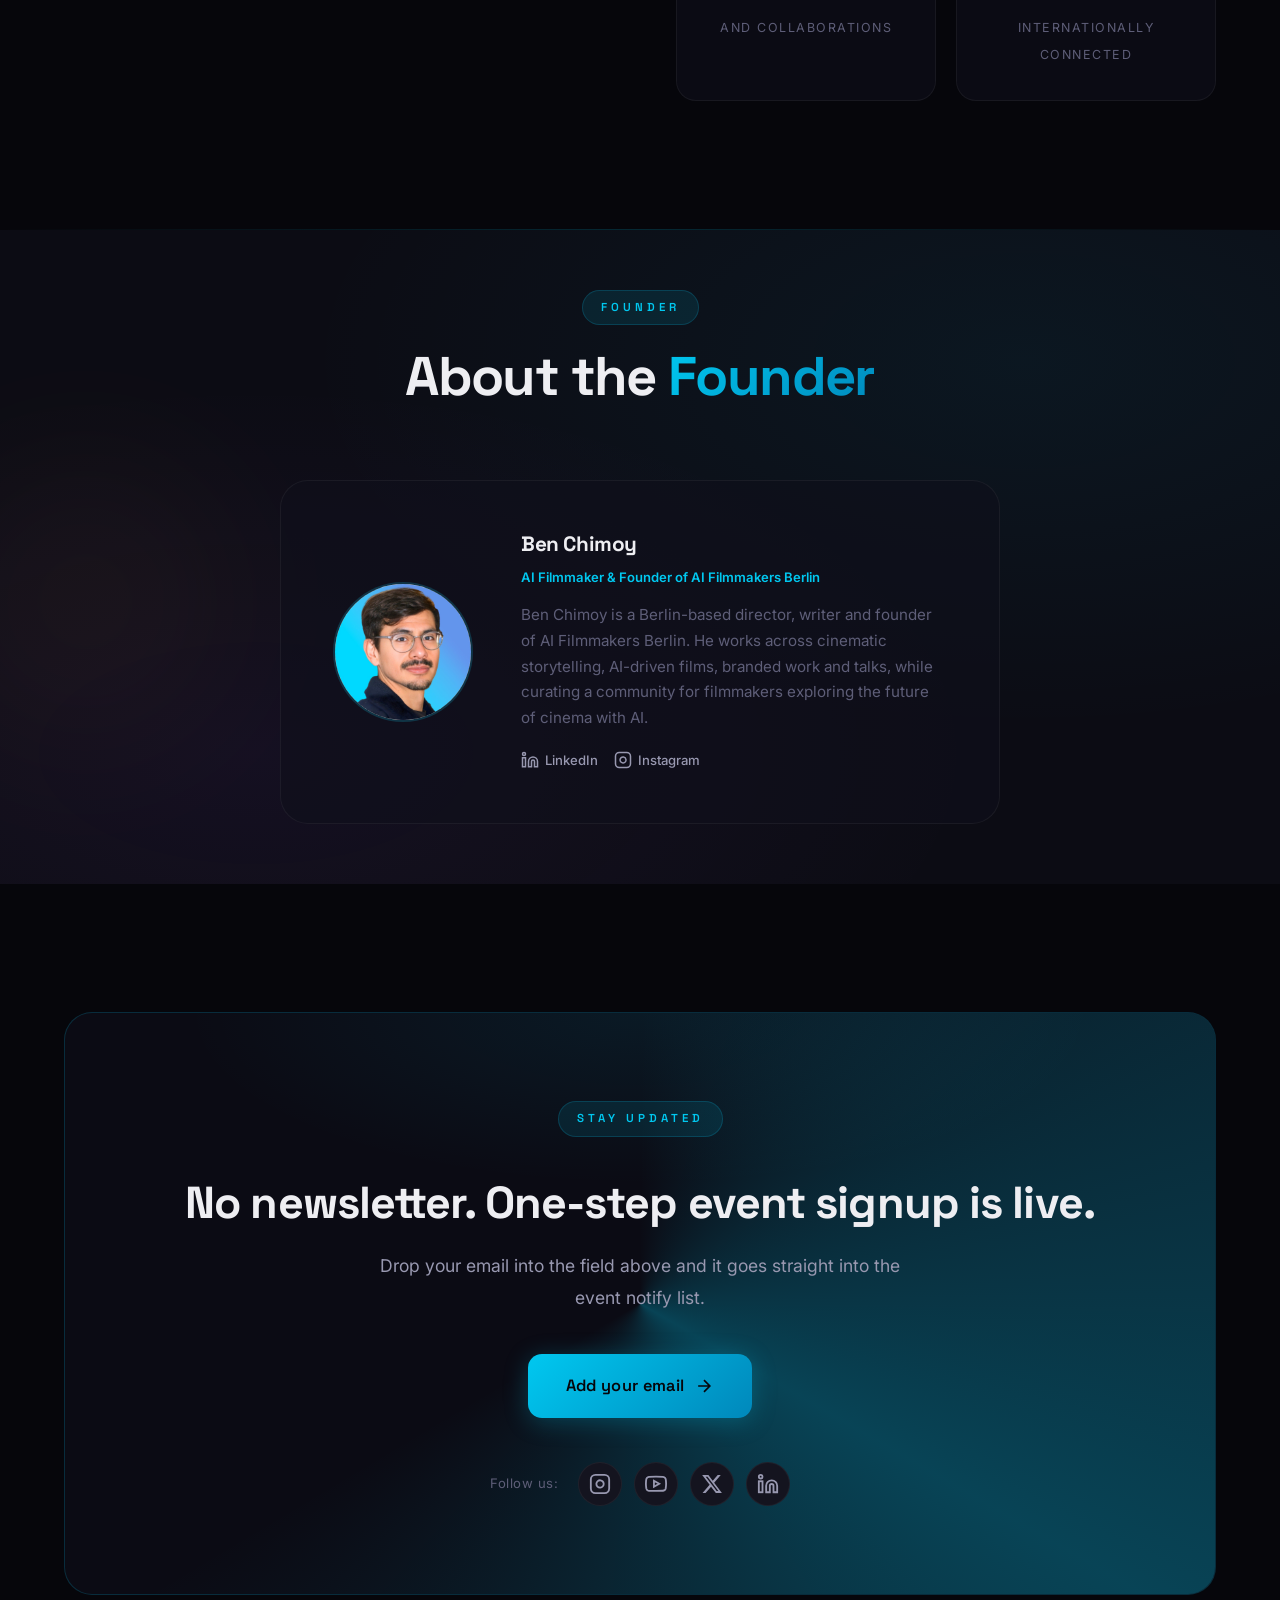
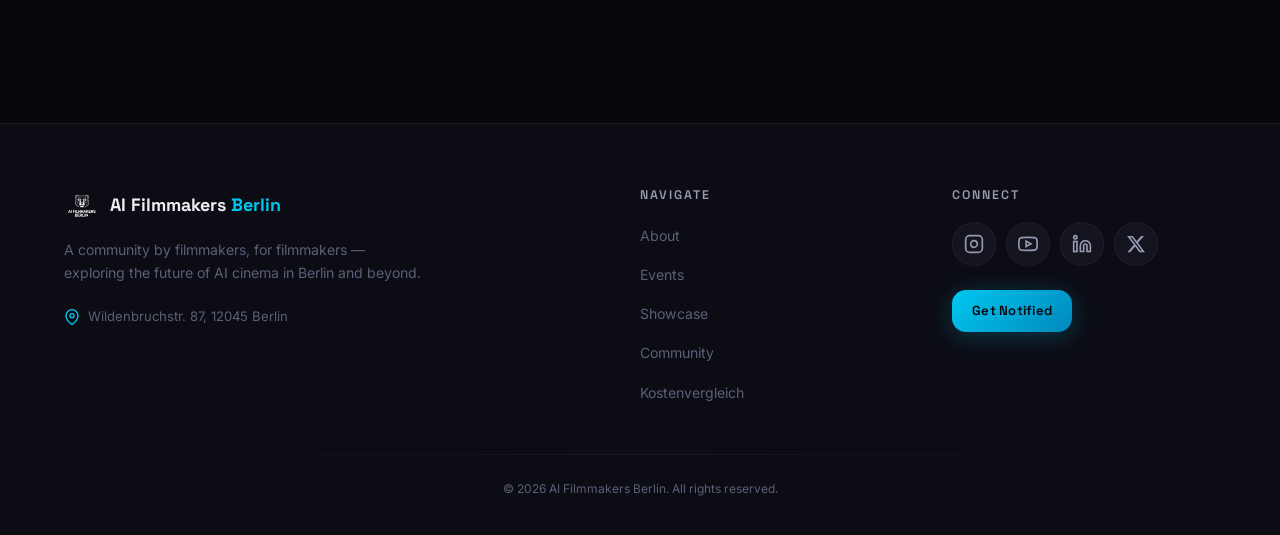
==== commit a5182cd2: "Expand SEO: structured event data, social previews and full sitemap - Unique titles and descriptions" ====
--- a/index.html
+++ b/index.html
@@ -4,93 +4,230 @@
 <head>
     <meta charset="UTF-8">
     <meta name="viewport" content="width=device-width, initial-scale=1.0">
-    <title>AI Filmmakers Berlin | Meetups, Screenings & AI Cinema</title>
+    <title>AI Filmmakers Berlin | AI Film Screenings, Meetups &amp; Community</title>
     <meta name="description"
-        content="Join AI Filmmakers Berlin for meetups, screenings, workshops, and creative exchange at the intersection of artificial intelligence and cinematic storytelling.">
+        content="Berlin’s community for AI filmmaking, founded by Ben Chimoy: curated AI film screenings in real cinemas, meetups, workshops and an Audience Award.">
     <meta name="author" content="AI Filmmakers Berlin">
     <meta name="robots" content="index, follow">
     <link rel="canonical" href="https://aifilmmakers.berlin/">
-    <meta property="og:title" content="AI Filmmakers Berlin | Meetups, Screenings & AI Cinema">
+    <meta property="og:title" content="AI Filmmakers Berlin | AI Film Screenings, Meetups &amp; Community">
     <meta property="og:description"
-        content="Join AI Filmmakers Berlin for meetups, screenings, workshops, and creative exchange at the intersection of artificial intelligence and cinematic storytelling.">
+        content="Berlin’s community for AI filmmaking, founded by Ben Chimoy: curated AI film screenings in real cinemas, meetups, workshops and an Audience Award.">
     <meta property="og:type" content="website">
     <meta property="og:url" content="https://aifilmmakers.berlin/">
     <meta property="og:site_name" content="AI Filmmakers Berlin">
-    <meta property="og:image" content="https://aifilmmakers.berlin/logo.png">
-    <meta property="og:image:width" content="1024">
-    <meta property="og:image:height" content="571">
-    <meta property="og:image:alt" content="AI Filmmakers Berlin logo">
+    <meta property="og:locale" content="en_US">
+    <meta property="og:image" content="https://aifilmmakers.berlin/gallery/Fall-Session-2026/group-on-stage.jpg">
+    <meta property="og:image:width" content="800">
+    <meta property="og:image:height" content="533">
+    <meta property="og:image:alt" content="Filmmakers and organizers on stage at the AI Filmmakers Berlin Fall Session 2026">
     <meta name="twitter:card" content="summary_large_image">
-    <meta name="twitter:title" content="AI Filmmakers Berlin | Meetups, Screenings & AI Cinema">
+    <meta name="twitter:title" content="AI Filmmakers Berlin | AI Film Screenings, Meetups &amp; Community">
     <meta name="twitter:description"
-        content="Join AI Filmmakers Berlin for meetups, screenings, workshops, and creative exchange at the intersection of artificial intelligence and cinematic storytelling.">
-    <meta name="twitter:image" content="https://aifilmmakers.berlin/logo.png">
-    <meta name="twitter:image:alt" content="AI Filmmakers Berlin logo">
+        content="Berlin’s community for AI filmmaking, founded by Ben Chimoy: curated AI film screenings in real cinemas, meetups, workshops and an Audience Award.">
+    <meta name="twitter:image" content="https://aifilmmakers.berlin/gallery/Fall-Session-2026/group-on-stage.jpg">
+    <meta name="twitter:image:alt" content="Filmmakers and organizers on stage at the AI Filmmakers Berlin Fall Session 2026">
     <link rel="preconnect" href="https://fonts.googleapis.com">
     <link rel="preconnect" href="https://fonts.gstatic.com" crossorigin>
     <link
         href="https://fonts.googleapis.com/css2?family=Inter:wght@300;400;500;600;700&family=Space+Grotesk:wght@400;500;600;700&family=Instrument+Serif&display=swap"
         rel="stylesheet">
     <script type="application/ld+json">
-        {
-            "@context": "https://schema.org",
-            "@graph": [
-                {
-                    "@type": "Organization",
-                    "name": "AI Filmmakers Berlin",
-                    "url": "https://aifilmmakers.berlin/",
-                    "logo": "https://aifilmmakers.berlin/logo.png",
-                    "description": "AI Filmmakers Berlin is a community for filmmakers, artists, and technologists exploring AI cinema through meetups, screenings, workshops, and creative exchange.",
+    {
+        "@context": "https://schema.org",
+        "@graph": [
+            {
+                "@type": "Organization",
+                "@id": "https://aifilmmakers.berlin/#organization",
+                "name": "AI Filmmakers Berlin",
+                "url": "https://aifilmmakers.berlin/",
+                "logo": "https://aifilmmakers.berlin/logo.png",
+                "description": "AI Filmmakers Berlin is a community for filmmakers, artists, and technologists exploring AI cinema through curated screenings, meetups, workshops, and creative exchange.",
+                "foundingLocation": {
+                    "@type": "Place",
+                    "name": "Berlin"
+                },
+                "founder": {
+                    "@id": "https://aifilmmakers.berlin/#ben-chimoy"
+                },
+                "address": {
+                    "@type": "PostalAddress",
+                    "streetAddress": "Wildenbruchstr. 87",
+                    "postalCode": "12045",
+                    "addressLocality": "Berlin",
+                    "addressCountry": "DE"
+                }
+            },
+            {
+                "@type": "Person",
+                "@id": "https://aifilmmakers.berlin/#ben-chimoy",
+                "name": "Ben Chimoy",
+                "jobTitle": "Founder & Curator",
+                "url": "https://www.linkedin.com/in/benchimoy/",
+                "sameAs": [
+                    "https://www.linkedin.com/in/benchimoy/"
+                ]
+            },
+            {
+                "@type": "WebSite",
+                "@id": "https://aifilmmakers.berlin/#website",
+                "name": "AI Filmmakers Berlin",
+                "url": "https://aifilmmakers.berlin/",
+                "inLanguage": "en",
+                "publisher": {
+                    "@id": "https://aifilmmakers.berlin/#organization"
+                },
+                "description": "Curated AI film screenings, meetups, workshops, and community around AI-native filmmaking in Berlin."
+            },
+            {
+                "@type": "Event",
+                "name": "Neuland Cinema by AI Filmmakers Berlin — AI Film Festival & Creative Hackathon",
+                "description": "AI film competition and live Creative Hackathon at NeulandPro Connect 2026, curated by AI Filmmakers Berlin and Ben Chimoy. Winners are shown on the main stage before the closing keynote.",
+                "url": "https://cinema.neulandpro.com/",
+                "image": [
+                    "https://cinema.neulandpro.com/img/og-image.jpg"
+                ],
+                "startDate": "2026-10-16",
+                "endDate": "2026-10-17",
+                "eventAttendanceMode": "https://schema.org/OfflineEventAttendanceMode",
+                "eventStatus": "https://schema.org/EventScheduled",
+                "location": {
+                    "@type": "Place",
+                    "name": "WECC – Westhafen Event & Convention Center",
                     "address": {
                         "@type": "PostalAddress",
-                        "streetAddress": "Wildenbruchstr. 87",
-                        "postalCode": "12045",
                         "addressLocality": "Berlin",
-                        "addressCountry": "DE"
+                        "addressCountry": "DE",
+                        "streetAddress": "Westhafenstraße 1",
+                        "postalCode": "13353"
                     }
                 },
-                {
-                    "@type": "WebSite",
-                    "name": "AI Filmmakers Berlin",
-                    "url": "https://aifilmmakers.berlin/",
-                    "description": "Meetups, screenings, workshops, and community around AI-native filmmaking in Berlin."
+                "organizer": [
+                    {
+                        "@id": "https://aifilmmakers.berlin/#organization"
+                    },
+                    {
+                        "@type": "Organization",
+                        "name": "NeulandPro",
+                        "url": "https://connect.neulandpro.com/"
+                    }
+                ],
+                "sponsor": {
+                    "@type": "Organization",
+                    "name": "CapCut"
                 },
-                {
-                    "@type": "Event",
-                    "name": "Runway AIF Community Screening — Berlin",
-                    "description": "A community screening of winning films from the Runway AI Film Festival, presented by AI Filmmakers Berlin in partnership with Runway.",
-                    "image": "https://aifilmmakers.berlin/runway-aif-2026-il-kino.jpeg",
-                    "startDate": "2026-07-16T20:00:00+02:00",
-                    "endDate": "2026-07-16T22:00:00+02:00",
-                    "eventAttendanceMode": "https://schema.org/OfflineEventAttendanceMode",
-                    "eventStatus": "https://schema.org/EventScheduled",
-                    "location": {
-                        "@type": "Place",
-                        "name": "IL KINO",
-                        "address": {
-                            "@type": "PostalAddress",
-                            "streetAddress": "Nansenstraße 22",
-                            "postalCode": "12047",
-                            "addressLocality": "Berlin",
-                            "addressCountry": "DE"
-                        }
-                    },
-                    "organizer": {
-                        "@type": "Organization",
-                        "name": "AI Filmmakers Berlin",
-                        "url": "https://aifilmmakers.berlin/"
-                    },
-                    "offers": {
-                        "@type": "Offer",
-                        "url": "https://luma.com/u30hgyei",
-                        "price": "0",
-                        "priceCurrency": "EUR",
-                        "availability": "https://schema.org/InStock",
-                        "validFrom": "2026-07-11T00:00:00+02:00"
+                "performer": {
+                    "@id": "https://aifilmmakers.berlin/#ben-chimoy"
+                },
+                "offers": {
+                    "@type": "Offer",
+                    "url": "https://connect.neulandpro.com/tickets/",
+                    "price": "279",
+                    "priceCurrency": "EUR",
+                    "availability": "https://schema.org/InStock"
+                }
+            },
+            {
+                "@type": "Event",
+                "name": "AI Filmmakers Berlin Fall Session 2026",
+                "url": "https://aifilmmakers.berlin/fall-session-2026.html",
+                "startDate": "2026-09-17T20:00:00+02:00",
+                "image": [
+                    "https://aifilmmakers.berlin/gallery/Fall-Session-2026/group-on-stage.jpg"
+                ],
+                "eventAttendanceMode": "https://schema.org/OfflineEventAttendanceMode",
+                "eventStatus": "https://schema.org/EventScheduled",
+                "location": {
+                    "@type": "Place",
+                    "name": "Delphi LUX",
+                    "address": {
+                        "@type": "PostalAddress",
+                        "addressLocality": "Berlin",
+                        "addressCountry": "DE",
+                        "streetAddress": "Kantstraße 10",
+                        "postalCode": "10623"
                     }
+                },
+                "organizer": {
+                    "@id": "https://aifilmmakers.berlin/#organization"
                 }
-            ]
-        }
+            },
+            {
+                "@type": "Event",
+                "name": "Runway AIF Community Screening — Berlin",
+                "url": "https://aifilmmakers.berlin/runway-aif-screening-2026.html",
+                "startDate": "2026-07-16T20:00:00+02:00",
+                "image": [
+                    "https://aifilmmakers.berlin/gallery/Runway-AIF-2026/ben-chimoy-intro.jpg"
+                ],
+                "eventAttendanceMode": "https://schema.org/OfflineEventAttendanceMode",
+                "eventStatus": "https://schema.org/EventScheduled",
+                "location": {
+                    "@type": "Place",
+                    "name": "IL KINO",
+                    "address": {
+                        "@type": "PostalAddress",
+                        "addressLocality": "Berlin",
+                        "addressCountry": "DE",
+                        "streetAddress": "Nansenstraße 22",
+                        "postalCode": "12047"
+                    }
+                },
+                "organizer": {
+                    "@id": "https://aifilmmakers.berlin/#organization"
+                }
+            },
+            {
+                "@type": "Event",
+                "name": "AI Filmmakers Berlin Spring Session 2026",
+                "url": "https://aifilmmakers.berlin/spring-session-2026.html",
+                "startDate": "2026-05-28",
+                "image": [
+                    "https://aifilmmakers.berlin/gallery/Spring-Session-2026/audience.jpeg"
+                ],
+                "eventAttendanceMode": "https://schema.org/OfflineEventAttendanceMode",
+                "eventStatus": "https://schema.org/EventScheduled",
+                "location": {
+                    "@type": "Place",
+                    "name": "ProSiebenSat.1, Potsdamer Platz",
+                    "address": {
+                        "@type": "PostalAddress",
+                        "addressLocality": "Berlin",
+                        "addressCountry": "DE",
+                        "streetAddress": "Potsdamer Platz"
+                    }
+                },
+                "organizer": {
+                    "@id": "https://aifilmmakers.berlin/#organization"
+                }
+            },
+            {
+                "@type": "Event",
+                "name": "AI Filmmakers Berlin – Berlinale Creator Session",
+                "url": "https://aifilmmakers.berlin/berlinale-special.html",
+                "startDate": "2026-02-18T19:00:00+01:00",
+                "image": [
+                    "https://aifilmmakers.berlin/gallery/Berlinale/Ben%20Chimoy%20Meet-Up%20Berlin%2018%202%20261.jpeg"
+                ],
+                "eventAttendanceMode": "https://schema.org/OfflineEventAttendanceMode",
+                "eventStatus": "https://schema.org/EventScheduled",
+                "location": {
+                    "@type": "Place",
+                    "name": "Potsdamer Platz 11",
+                    "address": {
+                        "@type": "PostalAddress",
+                        "addressLocality": "Berlin",
+                        "addressCountry": "DE",
+                        "streetAddress": "Potsdamer Platz 11",
+                        "postalCode": "10785"
+                    }
+                },
+                "organizer": {
+                    "@id": "https://aifilmmakers.berlin/#organization"
+                }
+            }
+        ]
+    }
     </script>
     <link rel="icon" type="image/png" href="favicon.jpg.png">
     <link rel="stylesheet" href="styles.css">
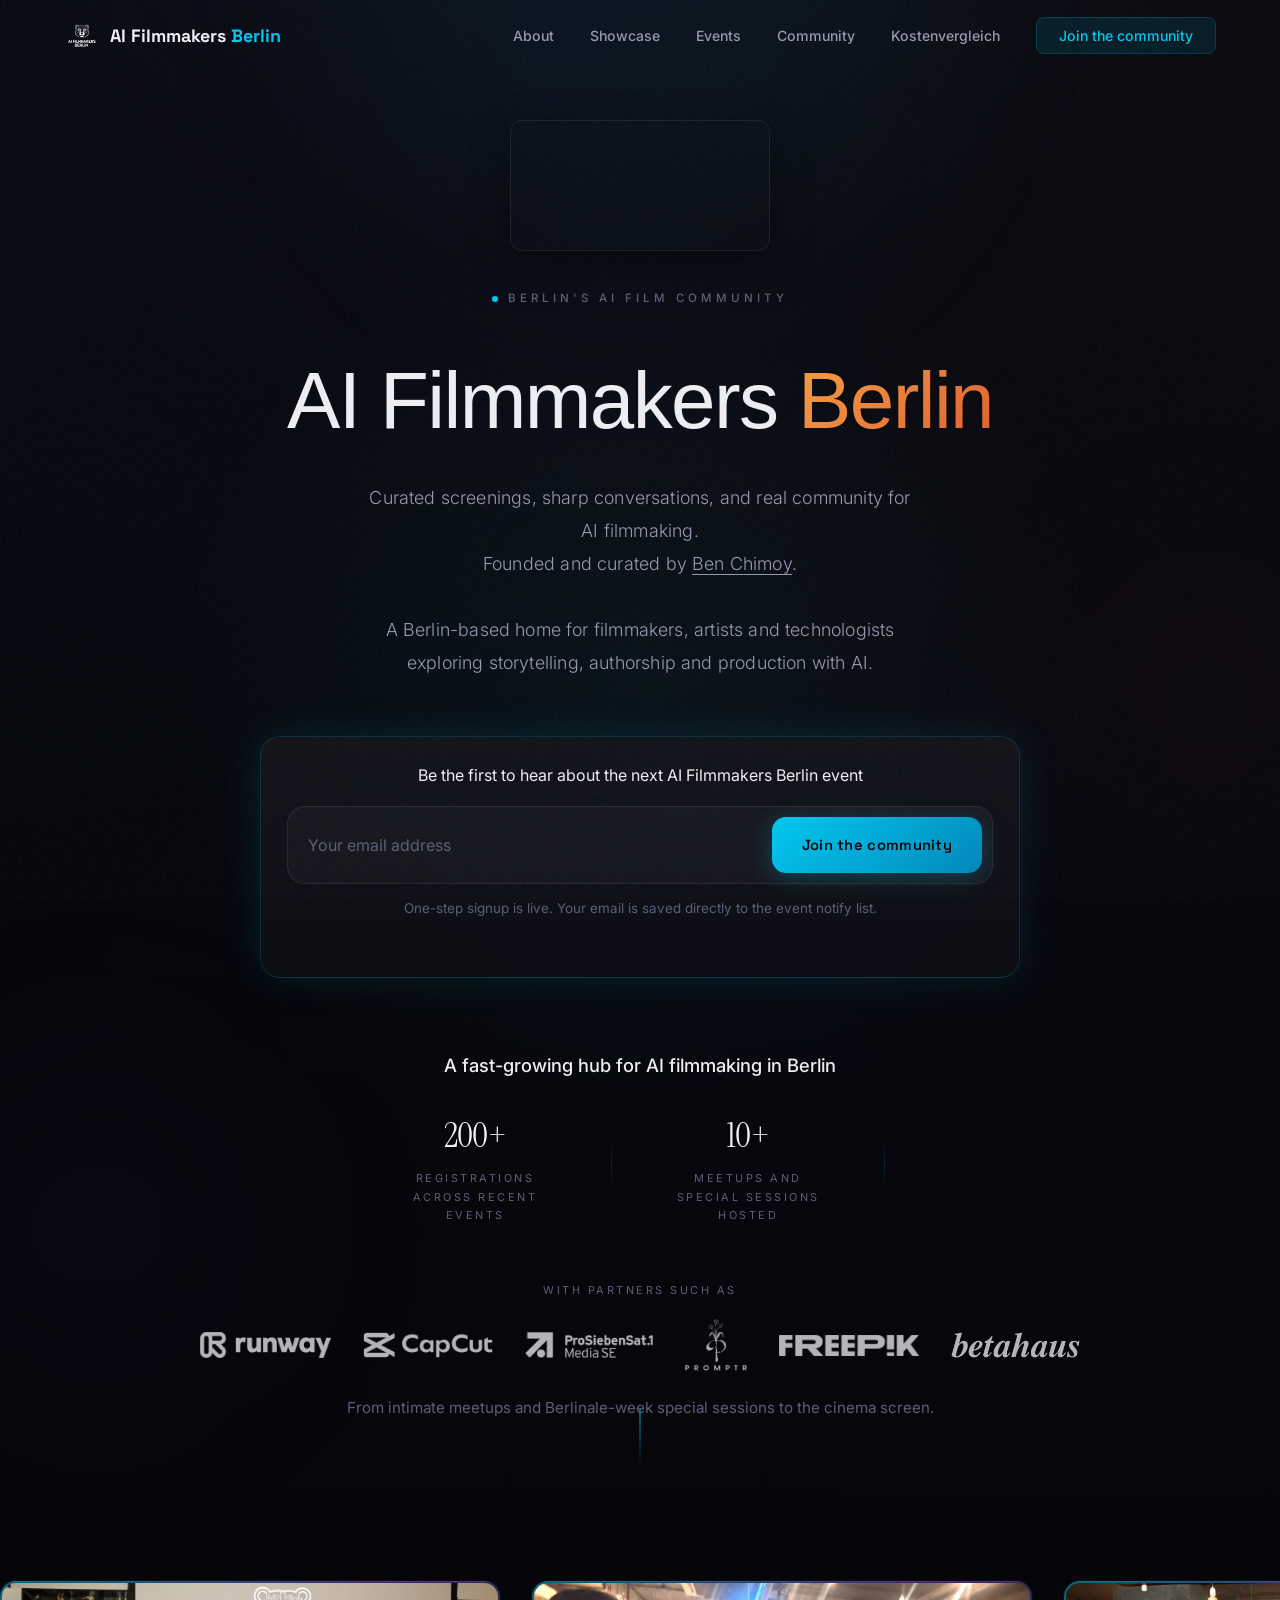
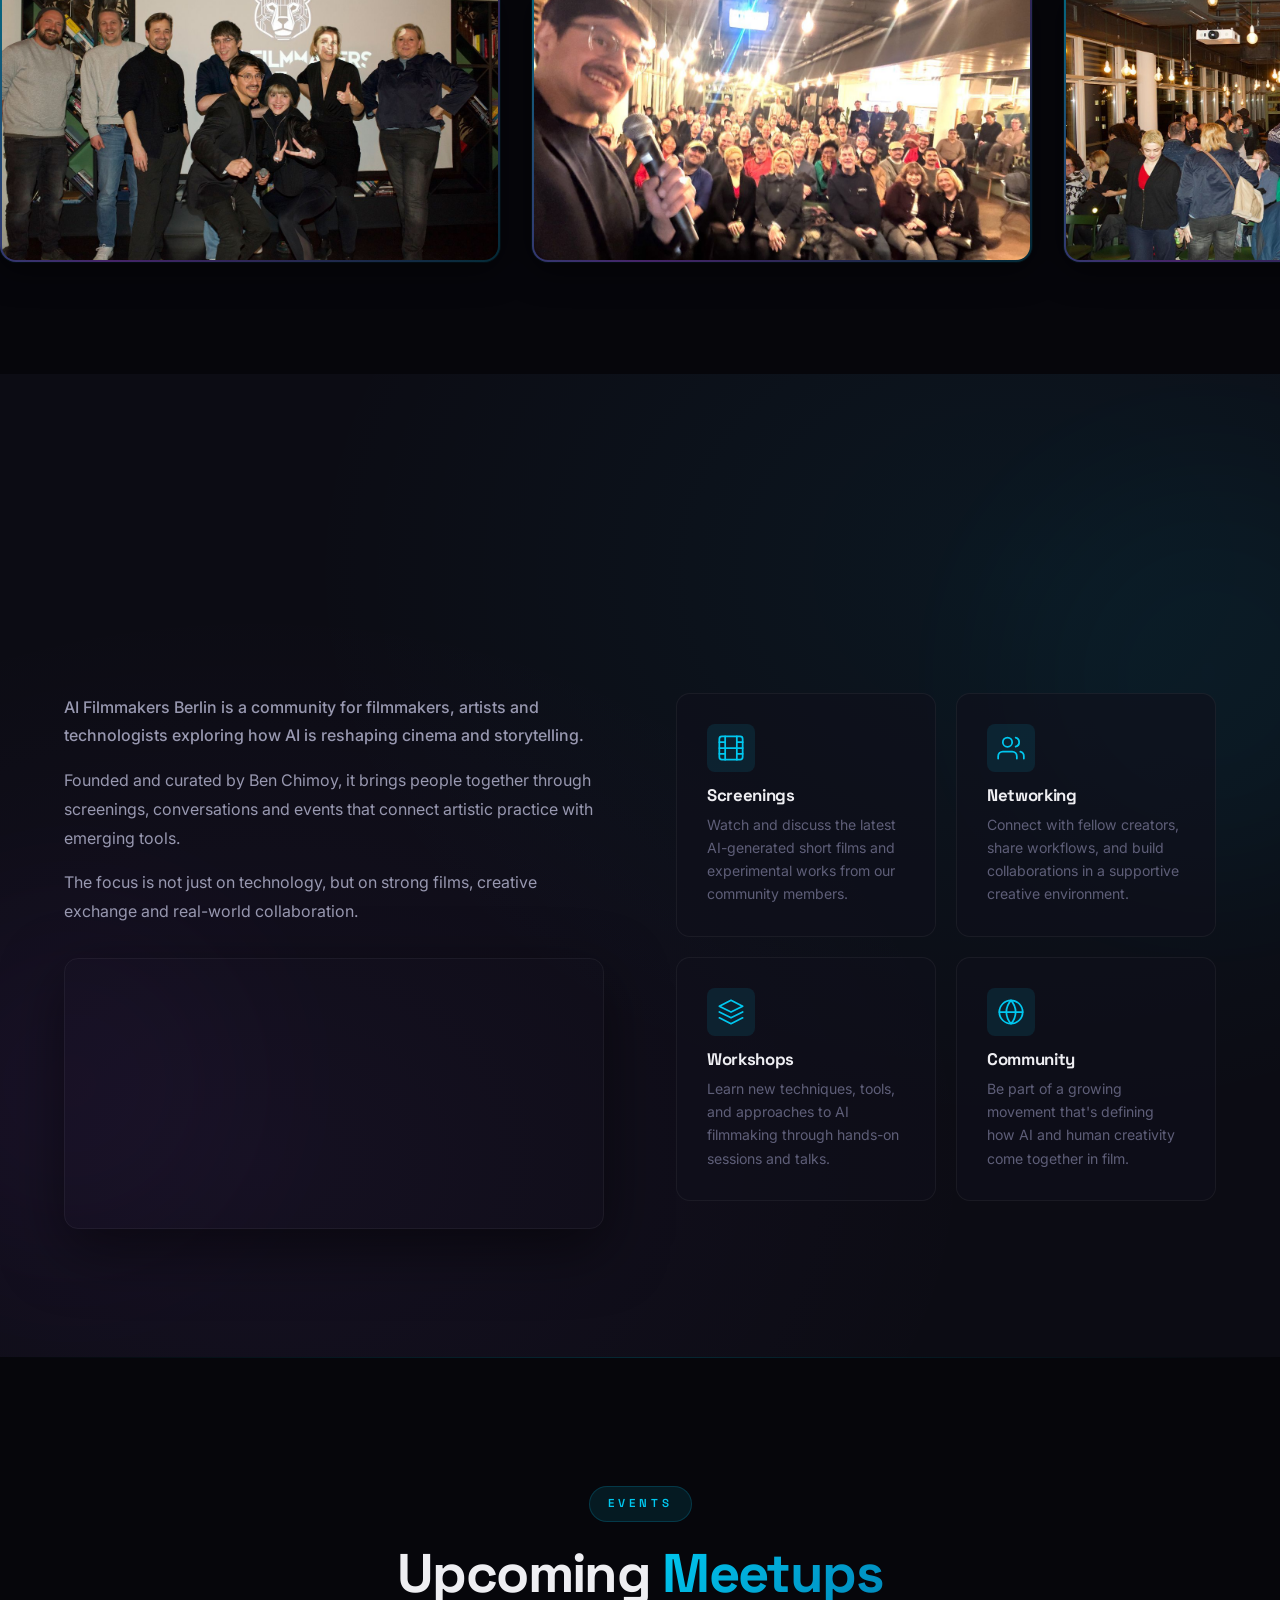
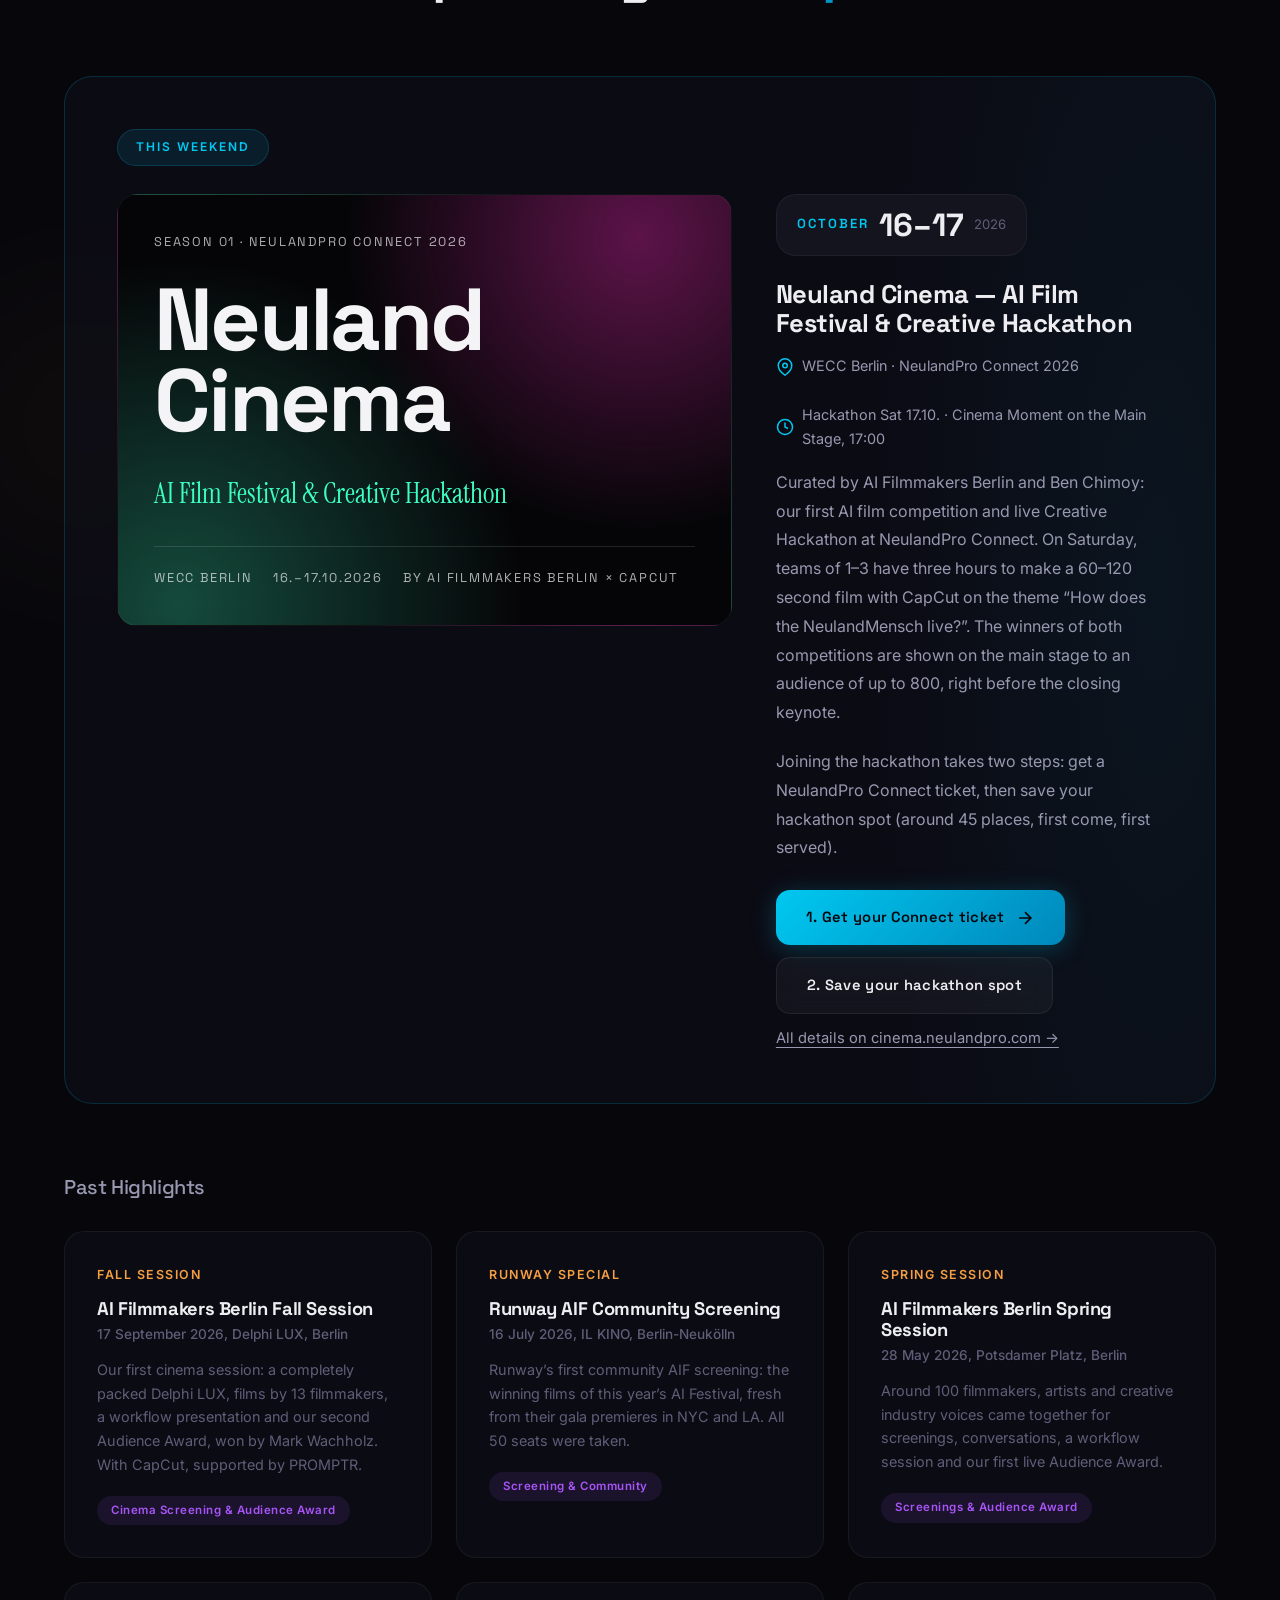
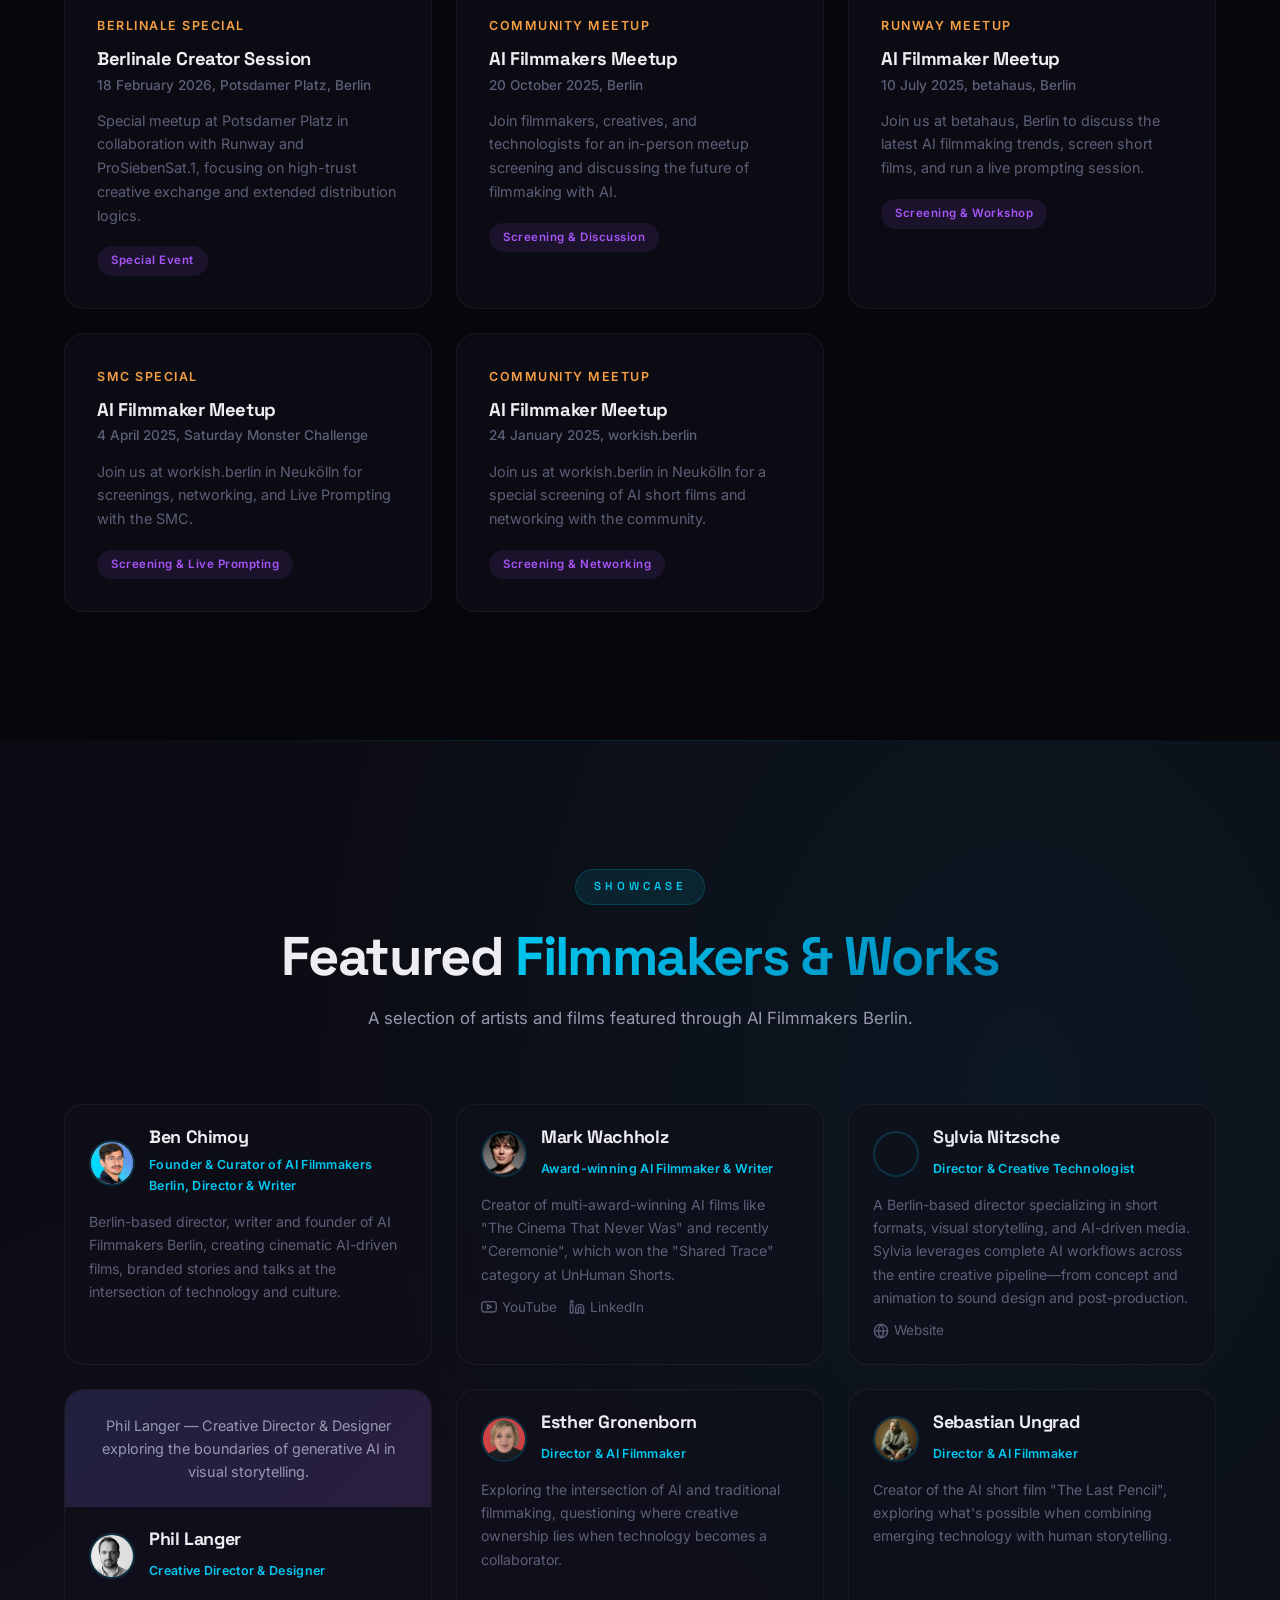
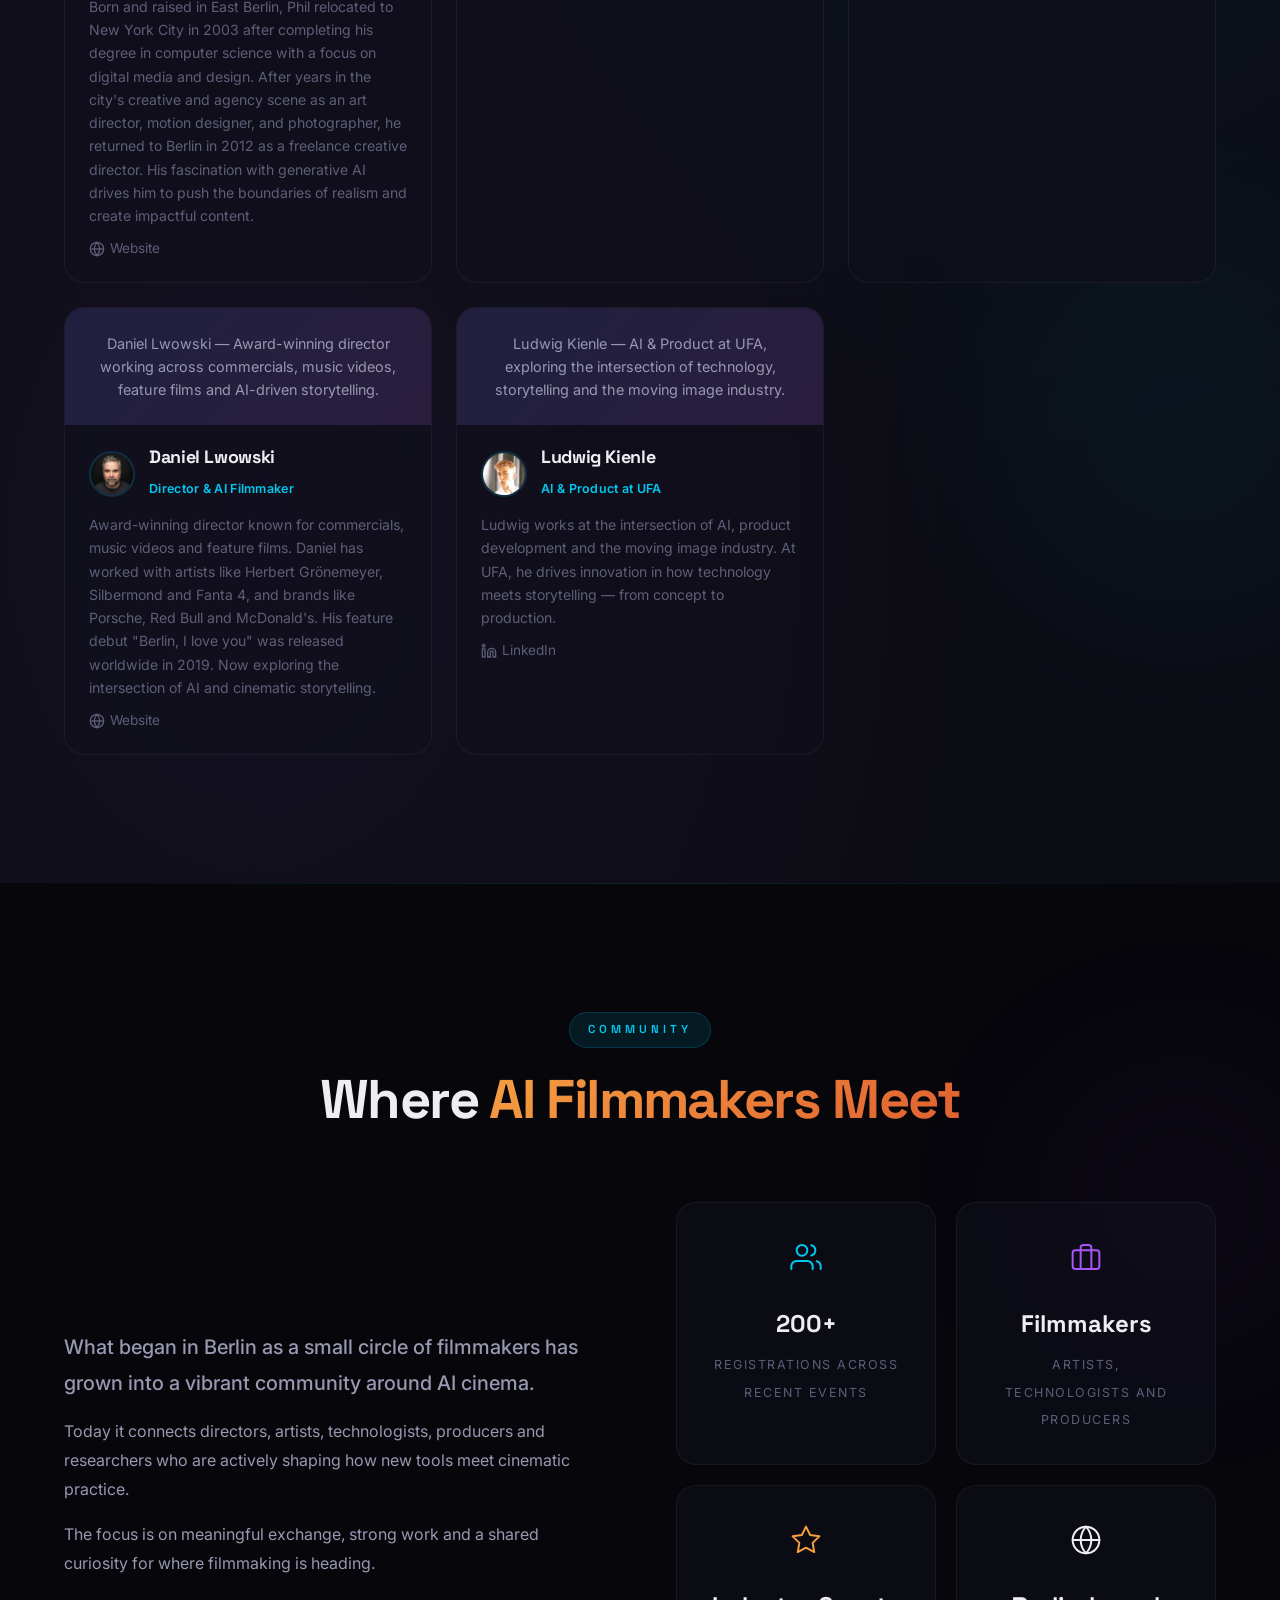
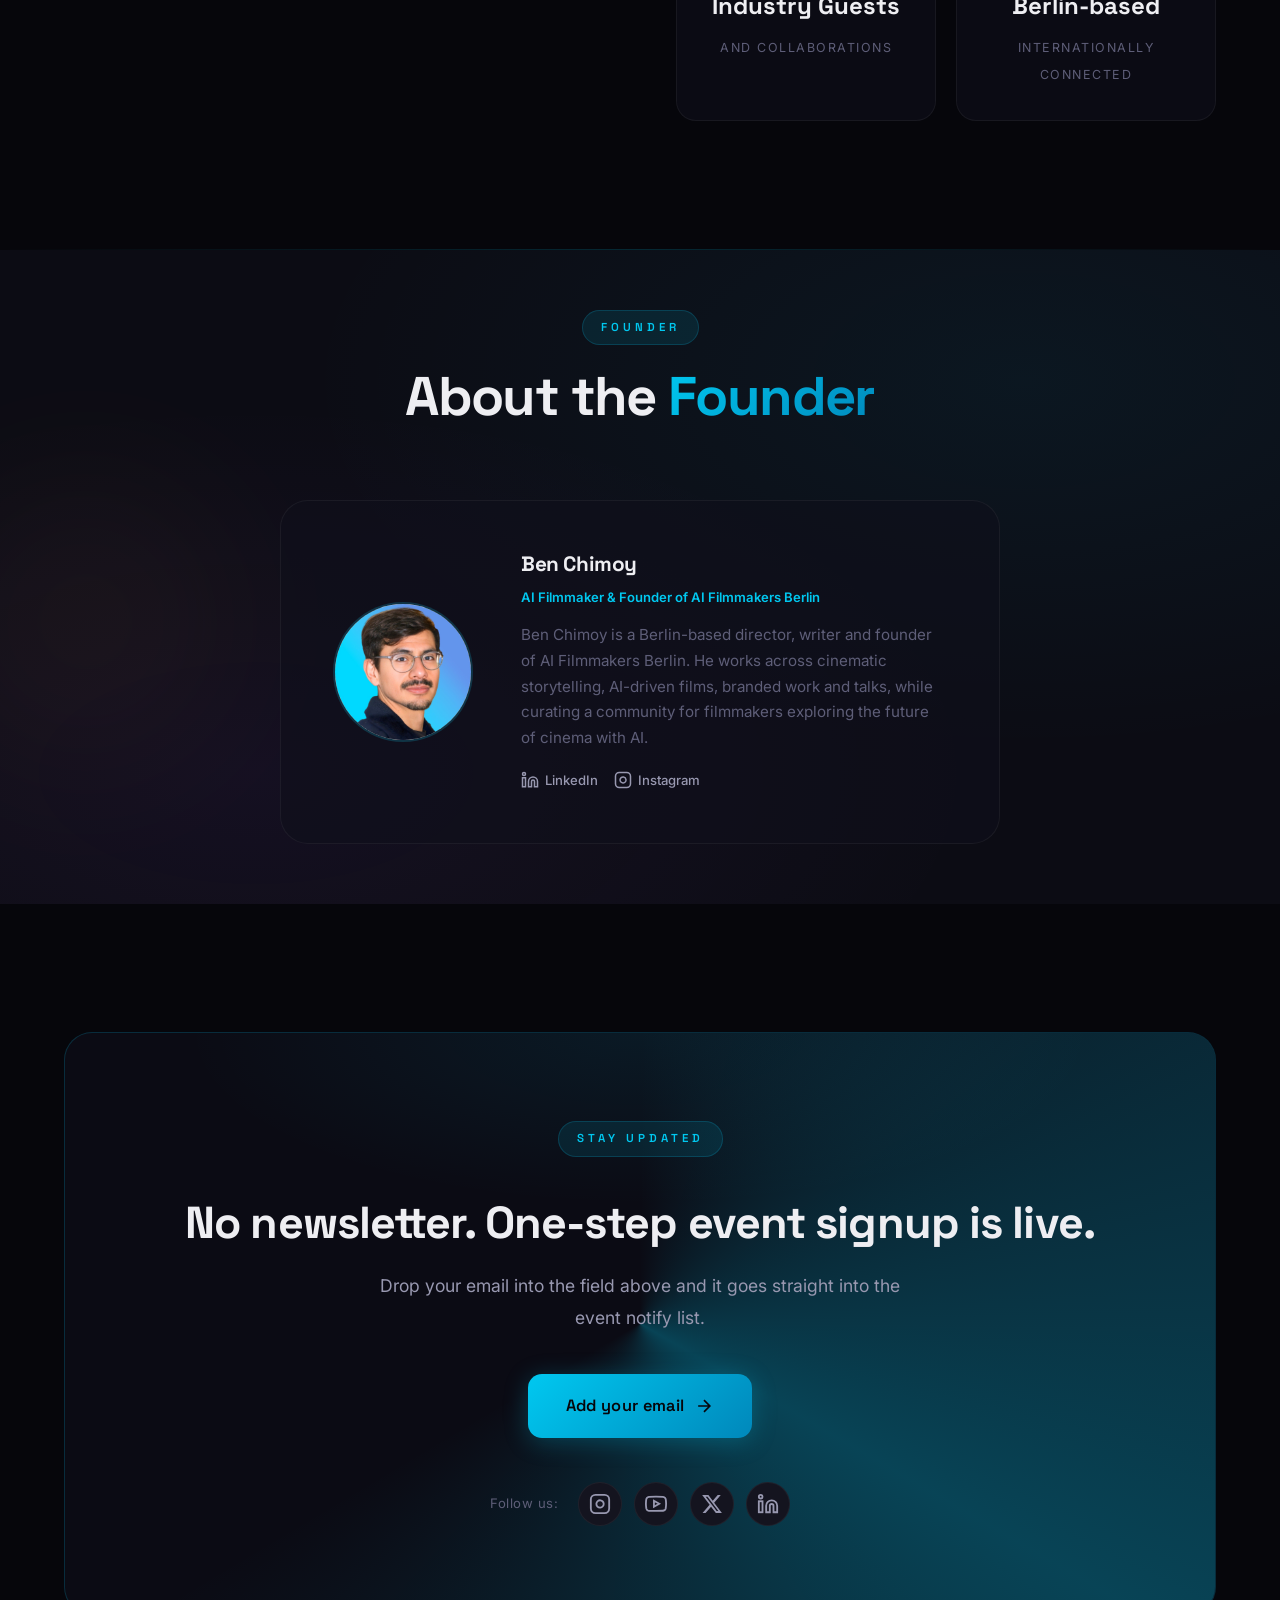
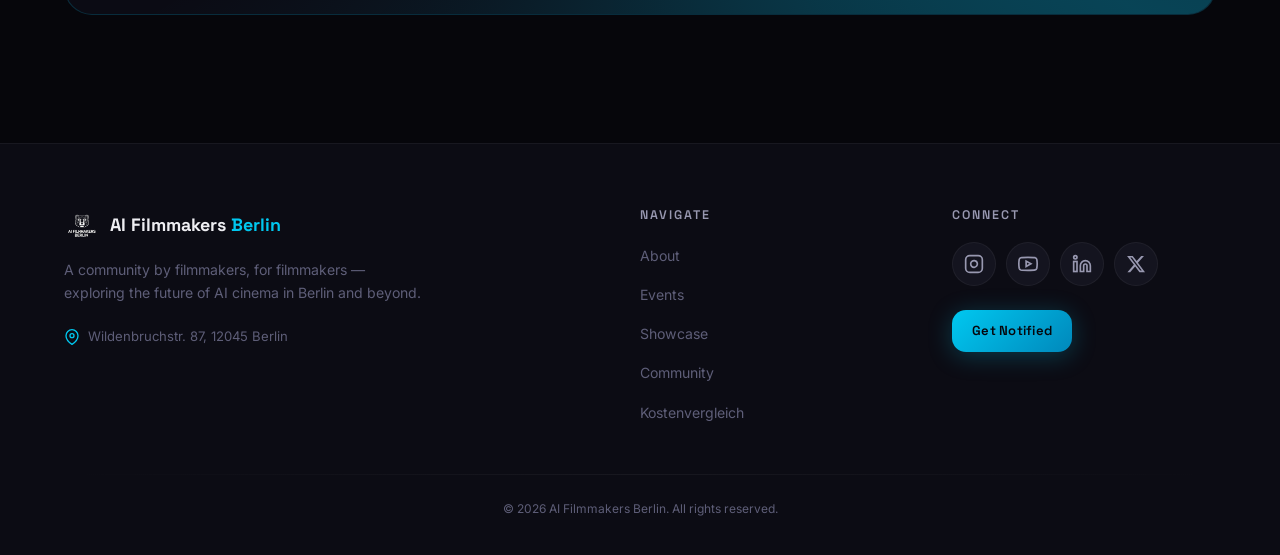
==== commit eb218873: "Add CapCut and PROMPTR to partner logos, make logo strip legible - New transparent white CapCut and " ====
--- a/index.html
+++ b/index.html
@@ -342,10 +342,13 @@
                 <div class="stat stat-partners" style="width: 100%;">
                     <span class="stat-label" style="margin-top: 0; margin-bottom: 20px;">With partners such as</span>
                     <div class="partner-logos-strip">
-                        <img src="Logos%20Partner/Runway_transparent.png" alt="Runway Logo" loading="lazy">
-                        <img src="Logos%20Partner/logo_prosieben_transparent.png" alt="ProSieben Logo" loading="lazy">
-                        <img src="Logos%20Partner/Freepik-Logo_transparent.png" alt="Freepik Logo" loading="lazy">
-                        <img src="Logos%20Partner/betahaus-logo_transparent.png" alt="betahaus Logo" loading="lazy">
+                        <img src="Logos%20Partner/runway-logo_white.png" alt="Runway Logo" loading="lazy">
+                        <img src="Logos%20Partner/capcut-logo_white.png" alt="CapCut Logo" loading="lazy">
+                        <img src="Logos%20Partner/prosieben-logo_white.png" alt="ProSieben Logo" loading="lazy">
+                        <img class="partner-logo-tall" src="Logos%20Partner/promptr-logo_white.png" alt="PROMPTR Logo"
+                            loading="lazy">
+                        <img src="Logos%20Partner/freepik-logo_white.png" alt="Freepik Logo" loading="lazy">
+                        <img src="Logos%20Partner/betahaus-logo_white.png" alt="betahaus Logo" loading="lazy">
                     </div>
                 </div>
             </div>
--- a/styles.css
+++ b/styles.css
@@ -2414,17 +2414,20 @@
 }
 
 .partner-logos-strip img {
-    height: 32px;
+    height: 26px;
     width: auto;
-    max-width: 120px;
+    max-width: 140px;
     object-fit: contain;
-    opacity: 0.65;
-    filter: grayscale(100%) contrast(1.2) brightness(1.7);
+    opacity: 0.7;
+    filter: brightness(0) invert(1);
     transition: all 0.3s ease;
+}
+
+.partner-logos-strip img.partner-logo-tall {
+    height: 52px;
 }
 
 .partner-logos-strip img:hover {
     opacity: 1;
-    filter: grayscale(0%) contrast(1) brightness(1);
     transform: translateY(-2px);
 }
